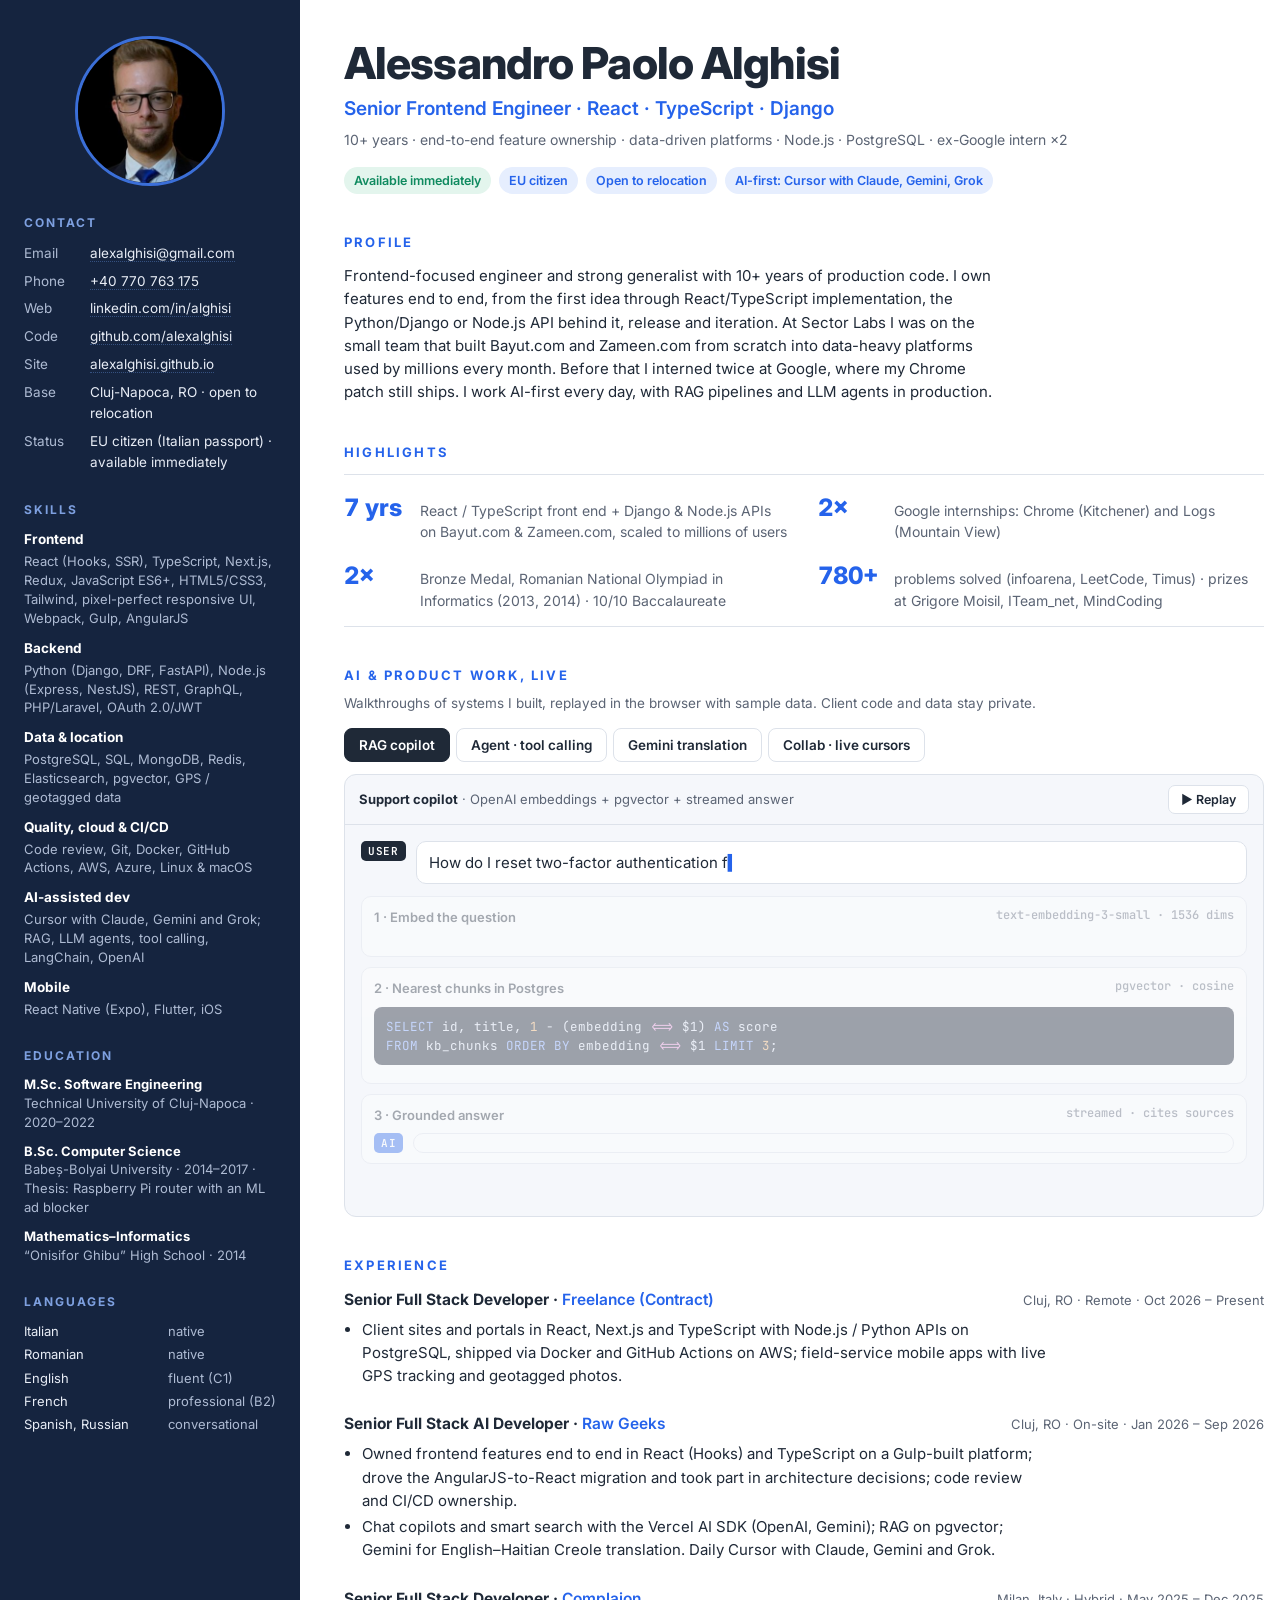
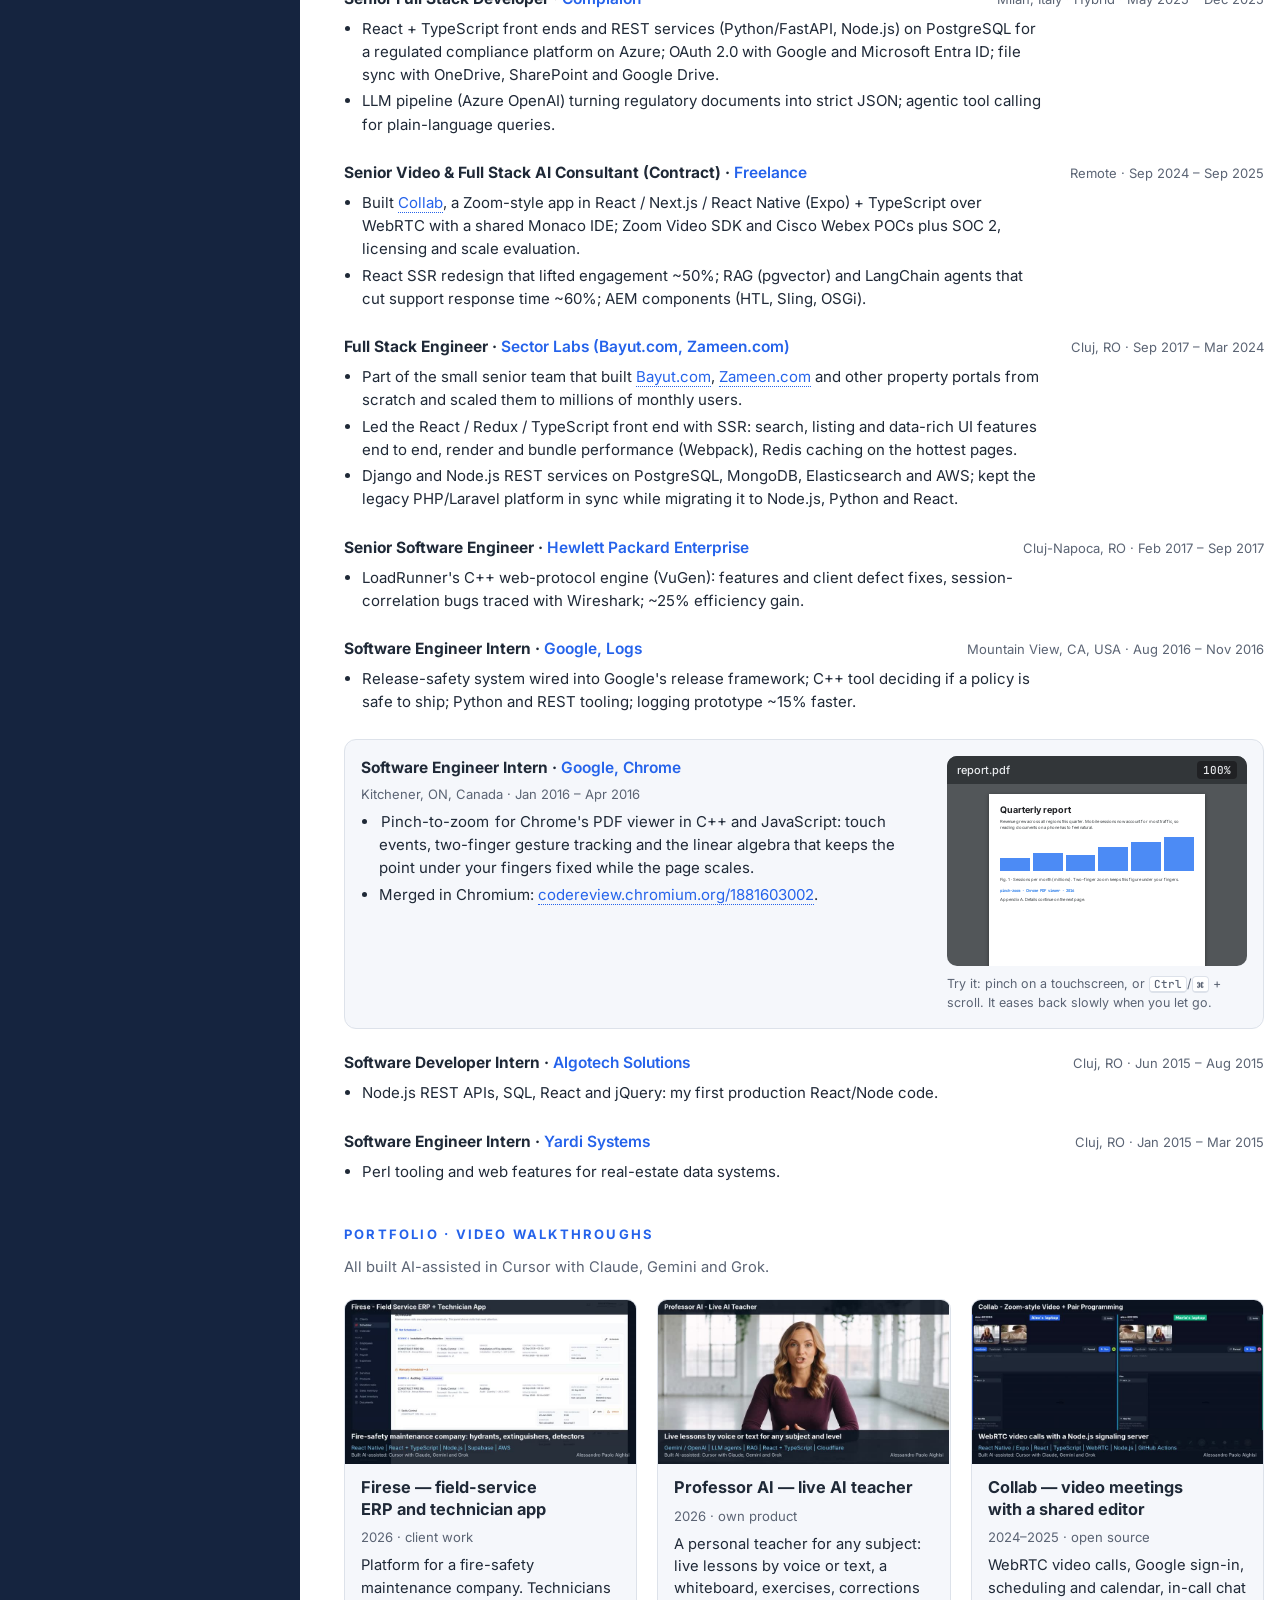
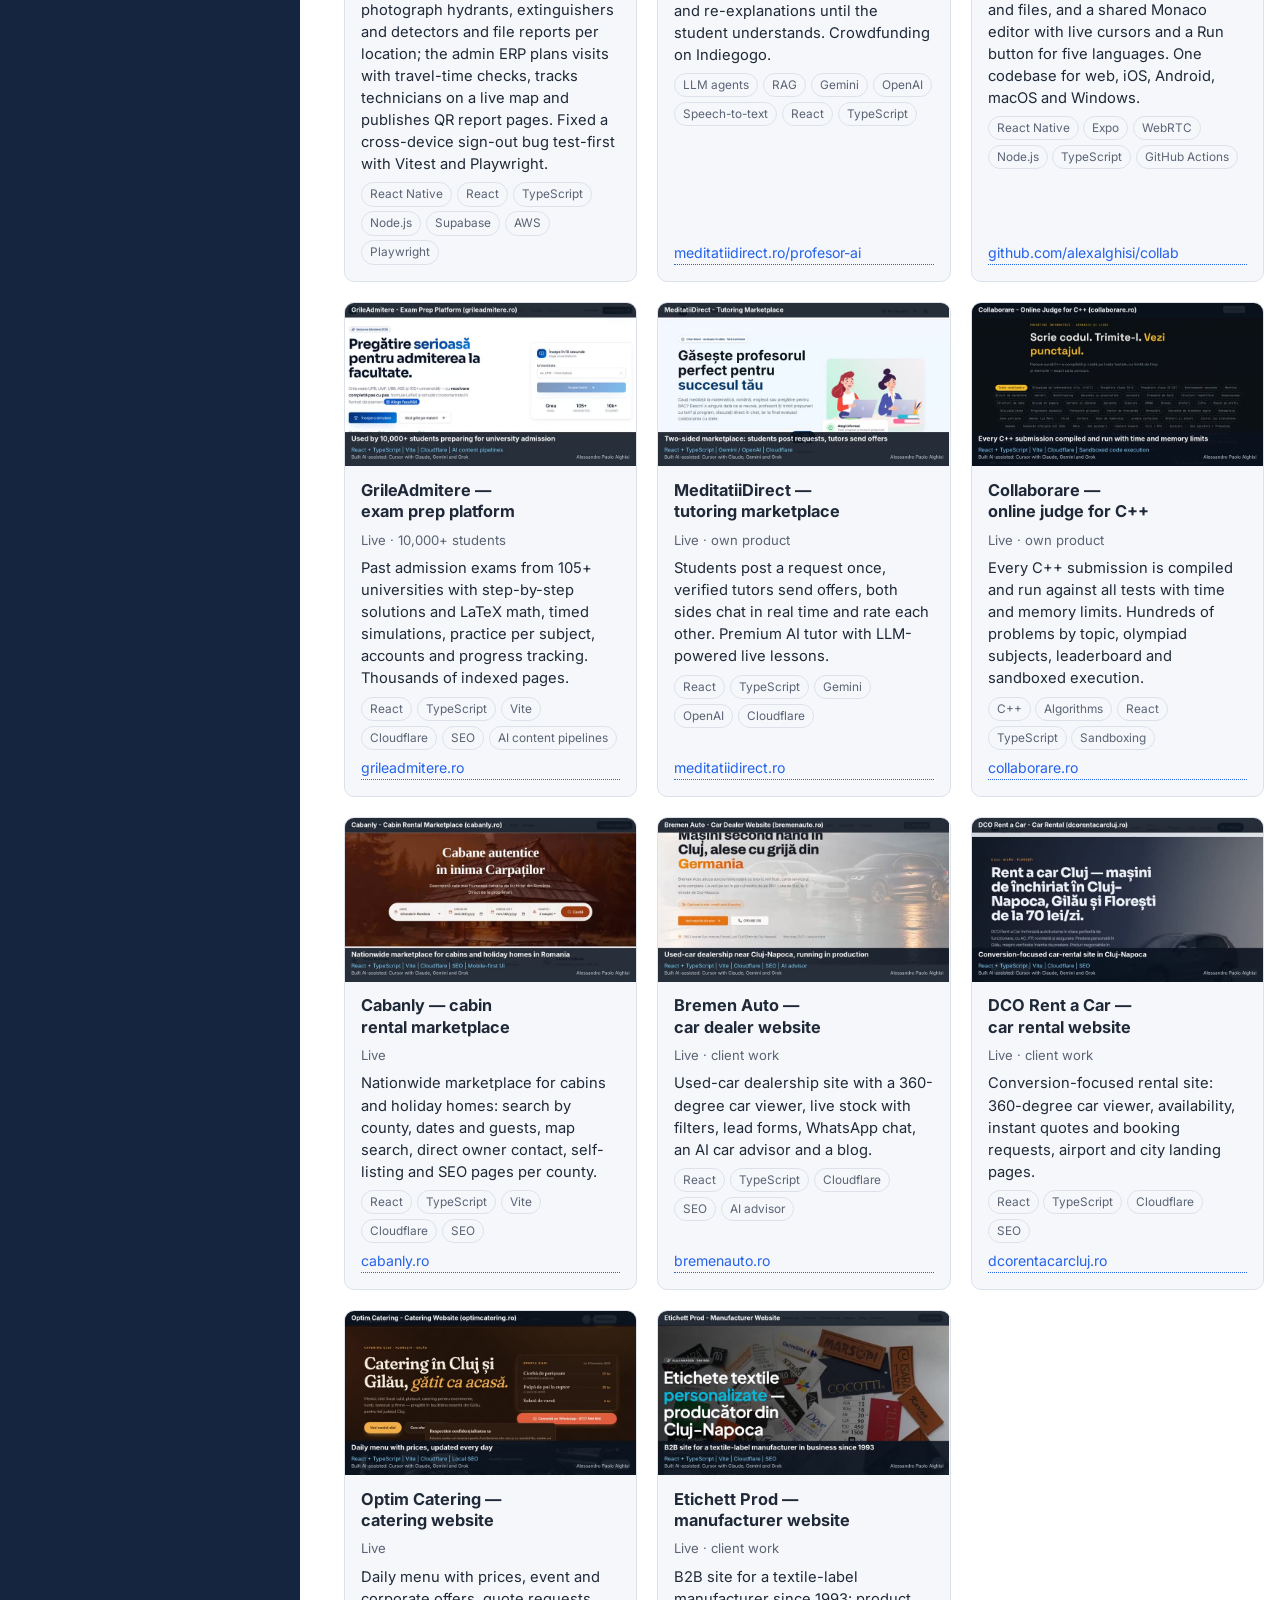
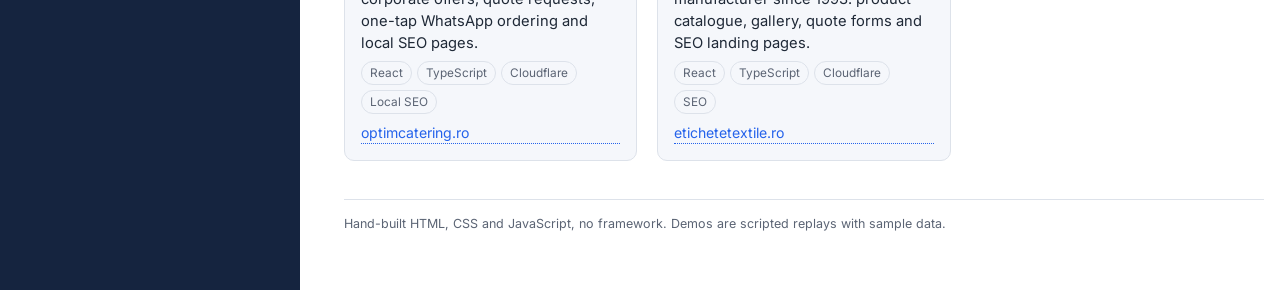
==== cv/index.html @ 2d18385a "Add video portfolio to the interactive CV" ====
<!doctype html>
<html lang="en">
<head>
<meta charset="utf-8">
<meta name="viewport" content="width=device-width, initial-scale=1, viewport-fit=cover">
<title>Alessandro Paolo Alghisi · Interactive CV</title>
<meta name="description" content="Interactive CV of Alessandro Paolo Alghisi, senior frontend engineer (React, TypeScript, Django, Node.js): live pinch-to-zoom demo and replays of RAG, agent and translation work.">
<meta name="author" content="Alessandro Paolo Alghisi">
<link rel="canonical" href="https://alexalghisi.github.io/cv/">
<link rel="icon" href="../favicon.svg" type="image/svg+xml">
<meta property="og:type" content="profile">
<meta property="og:title" content="Alessandro Paolo Alghisi · Interactive CV">
<meta property="og:description" content="Senior frontend engineer · React · TypeScript · Django. Live demos of pinch-to-zoom and AI work.">
<meta property="og:url" content="https://alexalghisi.github.io/cv/">
<meta property="og:image" content="https://alexalghisi.github.io/og.png">
<style>:root{padding-top:env(safe-area-inset-top,0px);padding-bottom:env(safe-area-inset-bottom,0px)}[hidden]{display:none!important}img{max-width:100%}</style>


<style id="pf-style">
.pf-grid{display:grid;grid-template-columns:repeat(auto-fill,minmax(270px,1fr));gap:1.25rem;margin-top:1.25rem}
.pf-card{display:flex;flex-direction:column;border:1px solid var(--line);border-radius:10px;overflow:hidden;background:var(--panel)}
.pf-card video{display:block;cursor:pointer;width:100%;aspect-ratio:16/9;object-fit:cover;background:#0b1220}
.pf-body{padding:.85rem 1rem 1rem;display:flex;flex-direction:column;gap:.45rem;flex:1}
.pf-body h3{margin:0;font-size:1.02rem;line-height:1.3}
.pf-meta{margin:0;font-size:.82rem;color:var(--muted)}
.pf-body p.pf-desc{margin:0;font-size:.92rem;line-height:1.5}
.pf-tags{display:flex;flex-wrap:wrap;gap:.3rem;margin:0;padding:0;list-style:none}
.pf-tags li{font-size:.74rem;padding:.12rem .5rem;border-radius:999px;border:1px solid var(--line);color:var(--muted)}
.pf-link{margin-top:auto;font-size:.88rem}
.pf-note{margin:.4rem 0 0;color:var(--muted);font-size:.92rem}
</style>
</head>
<body>
<link rel="preconnect" href="https://fonts.googleapis.com">
<link rel="preconnect" href="https://fonts.gstatic.com" crossorigin>
<link rel="stylesheet" href="https://fonts.googleapis.com/css2?family=Inter:wght@400;500;600;700;800&family=JetBrains+Mono:wght@400;500;600&display=swap">
<style>
/* Layout: the PDF CV's navy sidebar + white main column, extended into a live page; demos sit between Highlights and Experience. */
:root{
  --bg:#ffffff; --panel:#f5f7fb; --fg:#1f2937; --muted:#5b6474; --line:#dde2ea;
  --navy:#15243f; --side-fg:#e8edf6; --side-muted:#aebbd3; --side-h:#7ea0e0; --side-card:#1c2f52; --side-line:#34507f;
  --accent:#2563eb; --accent-soft:#e6eefe; --ok:#0f8a5f; --ok-soft:#e3f5ed;
  --code-bg:#0f1729; --code-fg:#dbe4f3; --k:#7aa2ff; --s:#7fd3a6; --n:#f2b36b; --c:#7d8aa3; --p:#e58fd6;
  --alex:#2563eb; --maria:#d9480f;
  --font:"Inter",ui-sans-serif,system-ui,-apple-system,"Segoe UI",Roboto,sans-serif;
  --mono:"JetBrains Mono",ui-monospace,SFMono-Regular,Menlo,Consolas,monospace;
}
@media (prefers-color-scheme: dark){ :root:not([data-theme="light"]){
  --bg:#0c1322; --panel:#121b2e; --fg:#e3e8f2; --muted:#9aa6bb; --line:#24314a;
  --navy:#0a1222; --side-fg:#e3e9f5; --side-muted:#93a3c0; --side-h:#88a8e8; --side-card:#14223d; --side-line:#2c4470;
  --accent:#6e9bff; --accent-soft:#1a2a4d; --ok:#48c78e; --ok-soft:#12302a;
  --code-bg:#070d1a; --alex:#6e9bff; --maria:#ff8a50; color-scheme:dark } }
:root[data-theme="dark"]{
  --bg:#0c1322; --panel:#121b2e; --fg:#e3e8f2; --muted:#9aa6bb; --line:#24314a;
  --navy:#0a1222; --side-fg:#e3e9f5; --side-muted:#93a3c0; --side-h:#88a8e8; --side-card:#14223d; --side-line:#2c4470;
  --accent:#6e9bff; --accent-soft:#1a2a4d; --ok:#48c78e; --ok-soft:#12302a;
  --code-bg:#070d1a; --alex:#6e9bff; --maria:#ff8a50; color-scheme:dark }

*{box-sizing:border-box}
body{background:var(--bg);color:var(--fg);font-family:var(--font);font-size:15px;line-height:1.55;margin:0}
a{color:var(--accent);text-decoration:none;border-bottom:1px dotted currentColor}
a:hover{border-bottom-style:solid}
:focus-visible{outline:2px solid var(--accent);outline-offset:2px;border-radius:3px}
h1,h2,h3{text-wrap:balance}
.wrap{display:grid;grid-template-columns:300px minmax(0,1fr);min-height:100%}

/* sidebar */
aside{background:var(--navy);color:var(--side-fg);padding-block:36px;padding-left:max(24px, env(safe-area-inset-left, 0px));padding-right:24px;display:flex;flex-direction:column;gap:28px}
aside a{color:var(--side-fg);border-bottom-color:var(--side-line)}
.photo{width:150px;height:150px;border-radius:50%;overflow:hidden;border:3px solid #3b6fd8;margin:0 auto}
.photo img{width:100%;height:100%;object-fit:cover;display:block}
aside h3{font-size:12px;letter-spacing:.17em;text-transform:uppercase;color:var(--side-h);margin:0 0 10px}
.kv{display:grid;grid-template-columns:58px minmax(0,1fr);gap:7px 8px;font-size:13.5px}
.kv dt{color:var(--side-muted)}
.kv dd{margin:0;overflow-wrap:anywhere}
.sk h4{margin:10px 0 2px;font-size:13.5px;color:#fff}
.sk p{margin:0;font-size:13px;color:var(--side-muted);line-height:1.45}
.ed div{font-size:13px;color:var(--side-muted);line-height:1.45}
.ed b{display:block;color:#fff}
.ed{display:flex;flex-direction:column;gap:10px}
.lang{display:grid;grid-template-columns:1fr auto;gap:3px 8px;font-size:13px}
.lang span:nth-child(even){color:var(--side-muted)}

/* main */
main{padding-block:40px 56px;padding-left:44px;padding-right:max(16px, env(safe-area-inset-right, 0px));display:flex;flex-direction:column;gap:38px;max-width:1040px}
.m-photo{display:none;width:84px;height:84px;border-radius:50%;object-fit:cover;border:3px solid #3b6fd8;margin-bottom:14px}
header h1{font-size:clamp(30px,4.2vw,44px);font-weight:800;color:var(--fg);letter-spacing:-.02em;line-height:1.08;margin:0}
.role{font-size:19px;font-weight:600;color:var(--accent);margin-top:6px}
.sub{color:var(--muted);font-size:14px;margin-top:6px}
.chips{display:flex;flex-wrap:wrap;gap:8px;margin-top:16px}
.chip{font-size:12.5px;padding:4px 10px;border-radius:999px;background:var(--accent-soft);color:var(--accent);font-weight:600}
.chip.ok{background:var(--ok-soft);color:var(--ok)}
section h2{font-size:13px;letter-spacing:.17em;text-transform:uppercase;color:var(--accent);margin:0 0 12px}
.profile{max-width:72ch;margin:0}
.hl{display:grid;grid-template-columns:repeat(2,minmax(0,1fr));gap:14px 28px;border-block:1px solid var(--line);padding-block:14px}
.hl div{display:flex;gap:12px;align-items:baseline;font-size:14px;color:var(--muted)}
.hl strong{font-size:24px;font-weight:800;color:var(--accent);min-width:64px;font-variant-numeric:tabular-nums}

/* demos */
.demos-note{color:var(--muted);font-size:13.5px;margin:-4px 0 14px}
.tabs{display:flex;flex-wrap:wrap;gap:6px;margin-bottom:12px}
.tab{font:600 13.5px var(--font);padding:8px 14px;border-radius:8px;border:1px solid var(--line);background:var(--bg);color:var(--fg);cursor:pointer}
.tab[aria-selected="true"]{background:var(--fg);color:var(--bg);border-color:var(--fg)}
.stage{border:1px solid var(--line);border-radius:12px;background:var(--panel);overflow:hidden}
.stage-bar{display:flex;justify-content:space-between;align-items:center;gap:10px;padding:10px 14px;border-bottom:1px solid var(--line);font-size:13px;color:var(--muted);flex-wrap:wrap}
.stage-bar b{color:var(--fg)}
.replay{font:600 12.5px var(--font);border:1px solid var(--line);background:var(--bg);color:var(--fg);padding:6px 12px;border-radius:7px;cursor:pointer}
.replay:hover{border-color:var(--accent);color:var(--accent)}
.panel{padding:16px;display:flex;flex-direction:column;gap:12px;min-height:380px}
.msg{display:flex;gap:10px;align-items:flex-start}
.who{flex:none;font:600 11px var(--mono);text-transform:uppercase;letter-spacing:.06em;padding:3px 7px;border-radius:5px;background:var(--fg);color:var(--bg)}
.who.ai{background:var(--accent)}
.bubble{background:var(--bg);border:1px solid var(--line);border-radius:10px;padding:9px 12px;min-width:0;flex:1}
.caret::after{content:"▍";color:var(--accent);animation:blink 1s steps(1) infinite}
@keyframes blink{50%{opacity:0}}
.steps{display:grid;grid-template-columns:minmax(0,1fr);gap:10px}
.step,.call,.msg,.bubble,.panel>*{min-width:0}
.step{background:var(--bg);border:1px solid var(--line);border-radius:10px;padding:10px 12px;opacity:.38;transition:opacity .35s}
.step.on{opacity:1}
.step-h{display:flex;justify-content:space-between;gap:8px;font-size:13px;font-weight:600;flex-wrap:wrap}
.step-h span{font:500 12px var(--mono);color:var(--muted)}
.mono{font-family:var(--mono);font-size:12.5px}
.vec{color:var(--muted);overflow-wrap:anywhere}
pre.code{margin:8px 0 0;background:var(--code-bg);color:var(--code-fg);padding:10px 12px;border-radius:8px;font:12.5px/1.55 var(--mono);overflow-x:auto}
.k{color:var(--k)}.s{color:var(--s)}.n{color:var(--n)}.c{color:var(--c)}.p{color:var(--p)}
.hits{list-style:none;margin:8px 0 0;padding:0;display:grid;gap:6px}
.hits li{display:grid;grid-template-columns:22px minmax(0,1fr) 120px 44px;gap:8px;align-items:center;font-size:13px}
.hits .idx{font:600 11px var(--mono);color:var(--accent)}
.bar{height:6px;border-radius:3px;background:var(--line);overflow:hidden}
.bar i{display:block;height:100%;width:0;background:var(--accent);transition:width .7s ease}
.score{font:500 12px var(--mono);text-align:right;font-variant-numeric:tabular-nums}
.cite{font:600 10.5px var(--mono);color:var(--accent);background:var(--accent-soft);padding:1px 5px;border-radius:4px;margin-left:2px}
.metrics{display:flex;flex-wrap:wrap;gap:8px}
.metric{font:500 12px var(--mono);color:var(--muted);border:1px solid var(--line);background:var(--bg);border-radius:6px;padding:3px 8px;opacity:0;transition:opacity .4s}
.metric.on{opacity:1}
.metric b{color:var(--fg)}

.trace{display:grid;grid-template-columns:minmax(0,1fr);gap:8px}
.call{background:var(--bg);border:1px solid var(--line);border-left:3px solid var(--accent);border-radius:8px;padding:8px 12px;font:12.5px/1.5 var(--mono);overflow-wrap:anywhere;animation:pop .3s ease}
.call .res{color:var(--ok)}
.call .t{color:var(--muted)}
@keyframes pop{from{transform:translateY(4px);opacity:0}to{transform:none;opacity:1}}
.valid{display:inline-flex;gap:6px;align-items:center;font:600 12px var(--mono);color:var(--ok);background:var(--ok-soft);padding:3px 9px;border-radius:6px}

.tr{display:grid;grid-template-columns:repeat(2,minmax(0,1fr));gap:12px}
.tr .col{background:var(--bg);border:1px solid var(--line);border-radius:10px;padding:10px 12px;min-width:0}
.tr .lab{font:600 11px var(--mono);text-transform:uppercase;letter-spacing:.06em;color:var(--muted);margin-bottom:8px;display:flex;justify-content:space-between;gap:6px}
.tr p{margin:0 0 10px;min-height:1.55em}

.editor{background:var(--code-bg);color:var(--code-fg);border-radius:10px;overflow:hidden;font:13px/1.7 var(--mono)}
.ed-bar{display:flex;justify-content:space-between;align-items:center;gap:8px;padding:7px 12px;background:rgba(255,255,255,.04);border-bottom:1px solid rgba(255,255,255,.08);font-size:12px;color:#9aa6bb;flex-wrap:wrap}
.people{display:flex;gap:6px}
.pp{font:600 11px var(--mono);padding:2px 7px;border-radius:5px;color:#fff}
.ed-body{padding:10px 0;overflow-x:auto;min-height:190px}
.line{display:flex;white-space:pre}
.line .no{width:38px;flex:none;text-align:right;padding-right:12px;color:#55617a;user-select:none}
.cur{position:relative;display:inline-block;width:2px;height:1.25em;vertical-align:-.25em;margin-left:1px}
.cur b{position:absolute;bottom:100%;left:-1px;font:600 10px var(--font);color:#fff;padding:1px 5px;border-radius:3px 3px 3px 0;white-space:nowrap}
.run{font:600 12px var(--font);background:#1f9d55;color:#fff;border:0;border-radius:6px;padding:4px 10px}
.run.go{box-shadow:0 0 0 3px rgba(31,157,85,.35)}
.out{border-top:1px solid rgba(255,255,255,.08);padding:8px 12px;color:#9aa6bb;font-size:12.5px;min-height:38px}
.out b{color:#7fd3a6}

/* experience */
.jobs{display:flex;flex-direction:column;gap:22px}
.job-h{display:flex;justify-content:space-between;gap:4px 14px;flex-wrap:wrap;align-items:baseline}
.job-h .r{font-weight:700;font-size:15.5px}
.job-h .r em{font-style:normal;color:var(--accent);font-weight:600}
.job-h .m{color:var(--muted);font-size:13px}
.job ul{margin:6px 0 0;padding-left:18px;max-width:78ch}
.job li{margin-bottom:3px}
.job.chrome{display:grid;grid-template-columns:minmax(0,1fr) 300px;gap:18px;align-items:start;background:var(--panel);border:1px solid var(--line);border-radius:12px;padding:16px}
.pinch-word{border-radius:4px;transition:background .5s,color .5s;padding:0 2px}
.pinch-word.hot{background:var(--accent);color:#fff}

.pdfview{position:relative;height:210px;border-radius:10px;overflow:hidden;background:#525659;touch-action:none;cursor:zoom-in;user-select:none;-webkit-user-select:none}
.pdf-top{position:absolute;inset:0 0 auto;height:28px;background:#323639;color:#e8eaed;display:flex;align-items:center;justify-content:space-between;padding:0 10px;font:500 11px var(--font);z-index:3}
.zoomv{font:500 11px var(--mono);background:#202124;padding:2px 6px;border-radius:4px;font-variant-numeric:tabular-nums}
.pdf-area{position:absolute;inset:28px 0 0;overflow:hidden}
.pdfpage{position:absolute;left:14%;top:10px;width:72%;height:250px;background:#fff;color:#202124;transform-origin:0 0;box-shadow:0 1px 4px rgba(0,0,0,.4);padding:10px 11px}
.pdfpage h5{margin:0 0 4px;font:700 9px var(--font)}
.pdfpage .tiny{font:4.2px/1.5 var(--font);color:#3c4043;margin:0 0 4px}
.pdfpage .bars{display:flex;align-items:flex-end;gap:3px;height:34px;margin:6px 0}
.pdfpage .bars i{flex:1;background:#4c8bf5;display:block}
.pdfpage .secret{font:600 4px var(--mono);color:#1a73e8}
.finger{position:absolute;width:30px;height:30px;margin:-15px 0 0 -15px;border-radius:50%;background:rgba(255,255,255,.35);border:2px solid rgba(255,255,255,.9);box-shadow:0 2px 8px rgba(0,0,0,.35);opacity:0;z-index:4;pointer-events:none}
.pinch-hint{font-size:12.5px;color:var(--muted);margin-top:8px}
.pinch-hint kbd{font:500 11px var(--mono);border:1px solid var(--line);border-bottom-width:2px;border-radius:4px;padding:0 4px;background:var(--bg)}

footer{color:var(--muted);font-size:12.5px;border-top:1px solid var(--line);padding-top:14px}

@media (max-width: 900px){
  .wrap{grid-template-columns:minmax(0,1fr)}
  aside{padding-right:max(16px, env(safe-area-inset-right, 0px));padding-left:max(16px, env(safe-area-inset-left, 0px))}
  main{padding-left:max(16px, env(safe-area-inset-left, 0px))}
  .job.chrome{grid-template-columns:minmax(0,1fr)}
  aside{order:2}
  .m-photo{display:block}
}
@media (max-width: 560px){
  .hl,.tr{grid-template-columns:minmax(0,1fr)}
  .hits li{grid-template-columns:22px minmax(0,1fr) 60px 40px}
  .panel{padding:12px;min-height:0}
}
@media (prefers-reduced-motion: reduce){ *{animation:none!important;transition:none!important} }
</style>

<div class="wrap">
<aside>
  <div class="photo"><img alt="Alessandro Paolo Alghisi" src="[data-uri]"></div>
  <div>
    <h3>Contact</h3>
    <dl class="kv" style="margin:0">
      <dt>Email</dt><dd><a href="mailto:alexalghisi@gmail.com">alexalghisi@gmail.com</a></dd>
      <dt>Phone</dt><dd><a href="tel:+40770763175">+40 770 763 175</a></dd>
      <dt>Web</dt><dd><a href="https://www.linkedin.com/in/alghisi">linkedin.com/in/alghisi</a></dd>
      <dt>Code</dt><dd><a href="https://www.github.com/alexalghisi">github.com/alexalghisi</a></dd>
      <dt>Site</dt><dd><a href="https://alexalghisi.github.io/">alexalghisi.github.io</a></dd>
      <dt>Base</dt><dd>Cluj-Napoca, RO · open to relocation</dd>
      <dt>Status</dt><dd>EU citizen (Italian passport) · available immediately</dd>
    </dl>
  </div>
  <div class="sk">
    <h3>Skills</h3>
    <h4>Frontend</h4><p>React (Hooks, SSR), TypeScript, Next.js, Redux, JavaScript ES6+, HTML5/CSS3, Tailwind, pixel-perfect responsive UI, Webpack, Gulp, AngularJS</p>
    <h4>Backend</h4><p>Python (Django, DRF, FastAPI), Node.js (Express, NestJS), REST, GraphQL, PHP/Laravel, OAuth 2.0/JWT</p>
    <h4>Data &amp; location</h4><p>PostgreSQL, SQL, MongoDB, Redis, Elasticsearch, pgvector, GPS / geotagged data</p>
    <h4>Quality, cloud &amp; CI/CD</h4><p>Code review, Git, Docker, GitHub Actions, AWS, Azure, Linux &amp; macOS</p>
    <h4>AI-assisted dev</h4><p>Cursor with Claude, Gemini and Grok; RAG, LLM agents, tool calling, LangChain, OpenAI</p>
    <h4>Mobile</h4><p>React Native (Expo), Flutter, iOS</p>
  </div>
  <div class="ed">
    <h3 style="margin:0">Education</h3>
    <div><b>M.Sc. Software Engineering</b>Technical University of Cluj-Napoca · 2020–2022</div>
    <div><b>B.Sc. Computer Science</b>Babeș-Bolyai University · 2014–2017 · Thesis: Raspberry Pi router with an ML ad blocker</div>
    <div><b>Mathematics–Informatics</b>“Onisifor Ghibu” High School · 2014</div>
  </div>
  <div>
    <h3>Languages</h3>
    <div class="lang"><span>Italian</span><span>native</span><span>Romanian</span><span>native</span><span>English</span><span>fluent (C1)</span><span>French</span><span>professional (B2)</span><span>Spanish, Russian</span><span>conversational</span></div>
  </div>
</aside>

<main>
  <header>
    <img class="m-photo" alt="" src="[data-uri]">
    <h1>Alessandro Paolo Alghisi</h1>
    <div class="role">Senior Frontend Engineer · React · TypeScript · Django</div>
    <div class="sub">10+ years · end-to-end feature ownership · data-driven platforms · Node.js · PostgreSQL · ex-Google intern ×2</div>
    <div class="chips"><span class="chip ok">Available immediately</span><span class="chip">EU citizen</span><span class="chip">Open to relocation</span><span class="chip">AI-first: Cursor with Claude, Gemini, Grok</span></div>
  </header>

  <section>
    <h2>Profile</h2>
    <p class="profile">Frontend-focused engineer and strong generalist with 10+ years of production code. I own features end to end, from the first idea through React/TypeScript implementation, the Python/Django or Node.js API behind it, release and iteration. At Sector Labs I was on the small team that built Bayut.com and Zameen.com from scratch into data-heavy platforms used by millions every month. Before that I interned twice at Google, where my Chrome patch still ships. I work AI-first every day, with RAG pipelines and LLM agents in production.</p>
  </section>

  <section>
    <h2>Highlights</h2>
    <div class="hl">
      <div><strong>7 yrs</strong><span>React / TypeScript front end + Django &amp; Node.js APIs on Bayut.com &amp; Zameen.com, scaled to millions of users</span></div>
      <div><strong>2×</strong><span>Google internships: Chrome (Kitchener) and Logs (Mountain View)</span></div>
      <div><strong>2×</strong><span>Bronze Medal, Romanian National Olympiad in Informatics (2013, 2014) · 10/10 Baccalaureate</span></div>
      <div><strong>780+</strong><span>problems solved (infoarena, LeetCode, Timus) · prizes at Grigore Moisil, ITeam_net, MindCoding</span></div>
    </div>
  </section>

  <section id="demos">
    <h2>AI &amp; product work, live</h2>
    <p class="demos-note">Walkthroughs of systems I built, replayed in the browser with sample data. Client code and data stay private.</p>
    <div class="tabs" role="tablist" aria-label="Demos">
      <button class="tab" role="tab" id="tab-rag" aria-selected="true" aria-controls="stage" data-demo="rag">RAG copilot</button>
      <button class="tab" role="tab" id="tab-agent" aria-selected="false" aria-controls="stage" data-demo="agent">Agent · tool calling</button>
      <button class="tab" role="tab" id="tab-translate" aria-selected="false" aria-controls="stage" data-demo="translate">Gemini translation</button>
      <button class="tab" role="tab" id="tab-collab" aria-selected="false" aria-controls="stage" data-demo="collab">Collab · live cursors</button>
    </div>
    <div class="stage" id="stage" role="tabpanel">
      <div class="stage-bar"><span id="stage-title"></span><button class="replay" id="replay" type="button">▶ Replay</button></div>
      <div class="panel" id="panel"></div>
    </div>
  </section>

  <section>
    <h2>Experience</h2>
    <div class="jobs">
      <div class="job">
        <div class="job-h"><span class="r">Senior Full Stack Developer · <em>Freelance (Contract)</em></span><span class="m">Cluj, RO · Remote · Oct 2026 – Present</span></div>
        <ul><li>Client sites and portals in React, Next.js and TypeScript with Node.js / Python APIs on PostgreSQL, shipped via Docker and GitHub Actions on AWS; field-service mobile apps with live GPS tracking and geotagged photos.</li></ul>
      </div>
      <div class="job">
        <div class="job-h"><span class="r">Senior Full Stack AI Developer · <em>Raw Geeks</em></span><span class="m">Cluj, RO · On-site · Jan 2026 – Sep 2026</span></div>
        <ul>
          <li>Owned frontend features end to end in React (Hooks) and TypeScript on a Gulp-built platform; drove the AngularJS-to-React migration and took part in architecture decisions; code review and CI/CD ownership.</li>
          <li>Chat copilots and smart search with the Vercel AI SDK (OpenAI, Gemini); RAG on pgvector; Gemini for English–Haitian Creole translation. Daily Cursor with Claude, Gemini and Grok.</li>
        </ul>
      </div>
      <div class="job">
        <div class="job-h"><span class="r">Senior Full Stack Developer · <em>Complaion</em></span><span class="m">Milan, Italy · Hybrid · May 2025 – Dec 2025</span></div>
        <ul>
          <li>React + TypeScript front ends and REST services (Python/FastAPI, Node.js) on PostgreSQL for a regulated compliance platform on Azure; OAuth 2.0 with Google and Microsoft Entra ID; file sync with OneDrive, SharePoint and Google Drive.</li>
          <li>LLM pipeline (Azure OpenAI) turning regulatory documents into strict JSON; agentic tool calling for plain-language queries.</li>
        </ul>
      </div>
      <div class="job">
        <div class="job-h"><span class="r">Senior Video &amp; Full Stack AI Consultant (Contract) · <em>Freelance</em></span><span class="m">Remote · Sep 2024 – Sep 2025</span></div>
        <ul>
          <li>Built <a href="https://www.github.com/alexalghisi/collab">Collab</a>, a Zoom-style app in React / Next.js / React Native (Expo) + TypeScript over WebRTC with a shared Monaco IDE; Zoom Video SDK and Cisco Webex POCs plus SOC 2, licensing and scale evaluation.</li>
          <li>React SSR redesign that lifted engagement ~50%; RAG (pgvector) and LangChain agents that cut support response time ~60%; AEM components (HTL, Sling, OSGi).</li>
        </ul>
      </div>
      <div class="job">
        <div class="job-h"><span class="r">Full Stack Engineer · <em>Sector Labs (Bayut.com, Zameen.com)</em></span><span class="m">Cluj, RO · Sep 2017 – Mar 2024</span></div>
        <ul>
          <li>Part of the small senior team that built <a href="https://www.bayut.com">Bayut.com</a>, <a href="https://www.zameen.com">Zameen.com</a> and other property portals from scratch and scaled them to millions of monthly users.</li>
          <li>Led the React / Redux / TypeScript front end with SSR: search, listing and data-rich UI features end to end, render and bundle performance (Webpack), Redis caching on the hottest pages.</li>
          <li>Django and Node.js REST services on PostgreSQL, MongoDB, Elasticsearch and AWS; kept the legacy PHP/Laravel platform in sync while migrating it to Node.js, Python and React.</li>
        </ul>
      </div>
      <div class="job">
        <div class="job-h"><span class="r">Senior Software Engineer · <em>Hewlett Packard Enterprise</em></span><span class="m">Cluj-Napoca, RO · Feb 2017 – Sep 2017</span></div>
        <ul><li>LoadRunner's C++ web-protocol engine (VuGen): features and client defect fixes, session-correlation bugs traced with Wireshark; ~25% efficiency gain.</li></ul>
      </div>
      <div class="job">
        <div class="job-h"><span class="r">Software Engineer Intern · <em>Google, Logs</em></span><span class="m">Mountain View, CA, USA · Aug 2016 – Nov 2016</span></div>
        <ul><li>Release-safety system wired into Google's release framework; C++ tool deciding if a policy is safe to ship; Python and REST tooling; logging prototype ~15% faster.</li></ul>
      </div>
      <div class="job chrome" id="chrome">
        <div>
          <div class="job-h"><span class="r">Software Engineer Intern · <em>Google, Chrome</em></span><span class="m">Kitchener, ON, Canada · Jan 2016 – Apr 2016</span></div>
          <ul>
            <li><span class="pinch-word" id="pinch-word">Pinch-to-zoom</span> for Chrome's PDF viewer in C++ and JavaScript: touch events, two-finger gesture tracking and the linear algebra that keeps the point under your fingers fixed while the page scales.</li>
            <li>Merged in Chromium: <a href="https://codereview.chromium.org/1881603002">codereview.chromium.org/1881603002</a>.</li>
          </ul>
        </div>
        <div>
          <div class="pdfview" id="pdfview" aria-label="Pinch-to-zoom demo: pinch or Ctrl/Cmd + scroll to zoom">
            <div class="pdf-top"><span>report.pdf</span><span class="zoomv" id="zoomv">100%</span></div>
            <div class="pdf-area" id="pdfarea">
              <div class="pdfpage" id="pdfpage">
                <h5>Quarterly report</h5>
                <p class="tiny">Revenue grew across all regions this quarter. Mobile sessions now account for most traffic, so reading documents on a phone has to feel natural.</p>
                <div class="bars"><i style="height:40%"></i><i style="height:55%"></i><i style="height:48%"></i><i style="height:70%"></i><i style="height:86%"></i><i style="height:100%"></i></div>
                <p class="tiny">Fig. 1 · Sessions per month (millions). Two-finger zoom keeps this figure under your fingers.</p>
                <p class="secret">pinch-zoom · Chrome PDF viewer · 2016</p>
                <p class="tiny">Appendix A. Details continue on the next page.</p>
              </div>
              <div class="finger" id="f1"></div><div class="finger" id="f2"></div>
            </div>
          </div>
          <div class="pinch-hint">Try it: pinch on a touchscreen, or <kbd>Ctrl</kbd>/<kbd>⌘</kbd> + scroll. It eases back slowly when you let go.</div>
        </div>
      </div>
      <div class="job">
        <div class="job-h"><span class="r">Software Developer Intern · <em>Algotech Solutions</em></span><span class="m">Cluj, RO · Jun 2015 – Aug 2015</span></div>
        <ul><li>Node.js REST APIs, SQL, React and jQuery: my first production React/Node code.</li></ul>
      </div>
      <div class="job">
        <div class="job-h"><span class="r">Software Engineer Intern · <em>Yardi Systems</em></span><span class="m">Cluj, RO · Jan 2015 – Mar 2015</span></div>
        <ul><li>Perl tooling and web features for real-estate data systems.</li></ul>
      </div>
    </div>
  </section>

  <section id="portfolio">
    <h2>Portfolio · video walkthroughs</h2>
    <p class="pf-note">All built AI-assisted in Cursor with Claude, Gemini and Grok.</p>
    <div class="pf-grid">
          <article class="pf-card">
            <video muted loop playsinline preload="none" poster="../projects/firese.jpg" data-src="../projects/firese.mp4" aria-label="Firese — field-service ERP and technician app, video walkthrough"></video>
            <div class="pf-body">
              <h3>Firese — field-service ERP and technician app</h3>
              <p class="pf-meta">2026 · client work</p>
              <p class="pf-desc">Platform for a fire-safety maintenance company. Technicians photograph hydrants, extinguishers and detectors and file reports per location; the admin ERP plans visits with travel-time checks, tracks technicians on a live map and publishes QR report pages. Fixed a cross-device sign-out bug test-first with Vitest and Playwright.</p>
              <ul class="pf-tags"><li>React Native</li><li>React</li><li>TypeScript</li><li>Node.js</li><li>Supabase</li><li>AWS</li><li>Playwright</li></ul>
              
            </div>
          </article>
          <article class="pf-card">
            <video muted loop playsinline preload="none" poster="../projects/profesor.jpg" data-src="../projects/profesor.mp4" aria-label="Professor AI — live AI teacher, video walkthrough"></video>
            <div class="pf-body">
              <h3>Professor AI — live AI teacher</h3>
              <p class="pf-meta">2026 · own product</p>
              <p class="pf-desc">A personal teacher for any subject: live lessons by voice or text, a whiteboard, exercises, corrections and re-explanations until the student understands. Crowdfunding on Indiegogo.</p>
              <ul class="pf-tags"><li>LLM agents</li><li>RAG</li><li>Gemini</li><li>OpenAI</li><li>Speech-to-text</li><li>React</li><li>TypeScript</li></ul>
              <a class="pf-link" href="https://meditatiidirect.ro/profesor-ai">meditatiidirect.ro/profesor-ai</a>
            </div>
          </article>
          <article class="pf-card">
            <video muted loop playsinline preload="none" poster="../projects/collab.jpg" data-src="../projects/collab.mp4" aria-label="Collab — video meetings with a shared editor, video walkthrough"></video>
            <div class="pf-body">
              <h3>Collab — video meetings with a shared editor</h3>
              <p class="pf-meta">2024–2025 · open source</p>
              <p class="pf-desc">WebRTC video calls, Google sign-in, scheduling and calendar, in-call chat and files, and a shared Monaco editor with live cursors and a Run button for five languages. One codebase for web, iOS, Android, macOS and Windows.</p>
              <ul class="pf-tags"><li>React Native</li><li>Expo</li><li>WebRTC</li><li>Node.js</li><li>TypeScript</li><li>GitHub Actions</li></ul>
              <a class="pf-link" href="https://github.com/alexalghisi/collab">github.com/alexalghisi/collab</a>
            </div>
          </article>
          <article class="pf-card">
            <video muted loop playsinline preload="none" poster="../projects/grile.jpg" data-src="../projects/grile.mp4" aria-label="GrileAdmitere — exam prep platform, video walkthrough"></video>
            <div class="pf-body">
              <h3>GrileAdmitere — exam prep platform</h3>
              <p class="pf-meta">Live · 10,000+ students</p>
              <p class="pf-desc">Past admission exams from 105+ universities with step-by-step solutions and LaTeX math, timed simulations, practice per subject, accounts and progress tracking. Thousands of indexed pages.</p>
              <ul class="pf-tags"><li>React</li><li>TypeScript</li><li>Vite</li><li>Cloudflare</li><li>SEO</li><li>AI content pipelines</li></ul>
              <a class="pf-link" href="https://grileadmitere.ro">grileadmitere.ro</a>
            </div>
          </article>
          <article class="pf-card">
            <video muted loop playsinline preload="none" poster="../projects/meditatii.jpg" data-src="../projects/meditatii.mp4" aria-label="MeditatiiDirect — tutoring marketplace, video walkthrough"></video>
            <div class="pf-body">
              <h3>MeditatiiDirect — tutoring marketplace</h3>
              <p class="pf-meta">Live · own product</p>
              <p class="pf-desc">Students post a request once, verified tutors send offers, both sides chat in real time and rate each other. Premium AI tutor with LLM-powered live lessons.</p>
              <ul class="pf-tags"><li>React</li><li>TypeScript</li><li>Gemini</li><li>OpenAI</li><li>Cloudflare</li></ul>
              <a class="pf-link" href="https://meditatiidirect.ro">meditatiidirect.ro</a>
            </div>
          </article>
          <article class="pf-card">
            <video muted loop playsinline preload="none" poster="../projects/collaborare.jpg" data-src="../projects/collaborare.mp4" aria-label="Collaborare — online judge for C++, video walkthrough"></video>
            <div class="pf-body">
              <h3>Collaborare — online judge for C++</h3>
              <p class="pf-meta">Live · own product</p>
              <p class="pf-desc">Every C++ submission is compiled and run against all tests with time and memory limits. Hundreds of problems by topic, olympiad subjects, leaderboard and sandboxed execution.</p>
              <ul class="pf-tags"><li>C++</li><li>Algorithms</li><li>React</li><li>TypeScript</li><li>Sandboxing</li></ul>
              <a class="pf-link" href="https://collaborare.ro">collaborare.ro</a>
            </div>
          </article>
          <article class="pf-card">
            <video muted loop playsinline preload="none" poster="../projects/cabanly.jpg" data-src="../projects/cabanly.mp4" aria-label="Cabanly — cabin rental marketplace, video walkthrough"></video>
            <div class="pf-body">
              <h3>Cabanly — cabin rental marketplace</h3>
              <p class="pf-meta">Live</p>
              <p class="pf-desc">Nationwide marketplace for cabins and holiday homes: search by county, dates and guests, map search, direct owner contact, self-listing and SEO pages per county.</p>
              <ul class="pf-tags"><li>React</li><li>TypeScript</li><li>Vite</li><li>Cloudflare</li><li>SEO</li></ul>
              <a class="pf-link" href="https://cabanly.ro">cabanly.ro</a>
            </div>
          </article>
          <article class="pf-card">
            <video muted loop playsinline preload="none" poster="../projects/bremen.jpg" data-src="../projects/bremen.mp4" aria-label="Bremen Auto — car dealer website, video walkthrough"></video>
            <div class="pf-body">
              <h3>Bremen Auto — car dealer website</h3>
              <p class="pf-meta">Live · client work</p>
              <p class="pf-desc">Used-car dealership site with a 360-degree car viewer, live stock with filters, lead forms, WhatsApp chat, an AI car advisor and a blog.</p>
              <ul class="pf-tags"><li>React</li><li>TypeScript</li><li>Cloudflare</li><li>SEO</li><li>AI advisor</li></ul>
              <a class="pf-link" href="https://bremenauto.ro">bremenauto.ro</a>
            </div>
          </article>
          <article class="pf-card">
            <video muted loop playsinline preload="none" poster="../projects/dco.jpg" data-src="../projects/dco.mp4" aria-label="DCO Rent a Car — car rental website, video walkthrough"></video>
            <div class="pf-body">
              <h3>DCO Rent a Car — car rental website</h3>
              <p class="pf-meta">Live · client work</p>
              <p class="pf-desc">Conversion-focused rental site: 360-degree car viewer, availability, instant quotes and booking requests, airport and city landing pages.</p>
              <ul class="pf-tags"><li>React</li><li>TypeScript</li><li>Cloudflare</li><li>SEO</li></ul>
              <a class="pf-link" href="https://dcorentacarcluj.ro">dcorentacarcluj.ro</a>
            </div>
          </article>
          <article class="pf-card">
            <video muted loop playsinline preload="none" poster="../projects/optim.jpg" data-src="../projects/optim.mp4" aria-label="Optim Catering — catering website, video walkthrough"></video>
            <div class="pf-body">
              <h3>Optim Catering — catering website</h3>
              <p class="pf-meta">Live</p>
              <p class="pf-desc">Daily menu with prices, event and corporate offers, quote requests, one-tap WhatsApp ordering and local SEO pages.</p>
              <ul class="pf-tags"><li>React</li><li>TypeScript</li><li>Cloudflare</li><li>Local SEO</li></ul>
              <a class="pf-link" href="https://optimcatering.ro">optimcatering.ro</a>
            </div>
          </article>
          <article class="pf-card">
            <video muted loop playsinline preload="none" poster="../projects/etichete.jpg" data-src="../projects/etichete.mp4" aria-label="Etichett Prod — manufacturer website, video walkthrough"></video>
            <div class="pf-body">
              <h3>Etichett Prod — manufacturer website</h3>
              <p class="pf-meta">Live · client work</p>
              <p class="pf-desc">B2B site for a textile-label manufacturer since 1993: product catalogue, gallery, quote forms and SEO landing pages.</p>
              <ul class="pf-tags"><li>React</li><li>TypeScript</li><li>Cloudflare</li><li>SEO</li></ul>
              <a class="pf-link" href="https://etichetetextile.ro">etichetetextile.ro</a>
            </div>
          </article>
    </div>
  </section>

  <footer>Hand-built HTML, CSS and JavaScript, no framework. Demos are scripted replays with sample data.</footer>
</main>
</div>

<script>
(() => {
  const RM = matchMedia('(prefers-reduced-motion: reduce)').matches;
  const $ = (s, r = document) => r.querySelector(s);
  const esc = s => s.replace(/[&<>"]/g, c => ({'&':'&amp;','<':'&lt;','>':'&gt;','"':'&quot;'}[c]));
  const CANCEL = Symbol('cancel');

  /* ---------- demo runner ---------- */
  let run = { cancelled: true };
  const sleep = (ms, t) => new Promise((res, rej) => {
    if (t.cancelled) return rej(CANCEL);
    if (t.instant) return res();
    setTimeout(() => t.cancelled ? rej(CANCEL) : res(), ms);
  });
  async function type(el, text, t, cps = 38) {
    if (t.instant) { el.textContent = text; return; }
    el.classList.add('caret');
    for (let i = 1; i <= text.length; i++) { el.textContent = text.slice(0, i); await sleep(1000 / cps, t); }
    el.classList.remove('caret');
  }
  async function stream(el, words, t, ms = 55) {
    if (t.instant) { el.innerHTML = words.join(''); return; }
    el.classList.add('caret'); el.innerHTML = '';
    for (const w of words) { el.insertAdjacentHTML('beforeend', w); await sleep(ms, t); }
    el.classList.remove('caret');
  }
  const words = s => s.split(/(?<= )/);

  const demos = {
    rag: {
      title: '<b>Support copilot</b> · OpenAI embeddings + pgvector + streamed answer',
      html: `
        <div class="msg"><span class="who">User</span><div class="bubble" id="q"></div></div>
        <div class="steps">
          <div class="step" id="s1"><div class="step-h">1 · Embed the question <span>text-embedding-3-small · 1536 dims</span></div><div class="mono vec" id="vec">&nbsp;</div></div>
          <div class="step" id="s2"><div class="step-h">2 · Nearest chunks in Postgres <span>pgvector · cosine</span></div>
<pre class="code"><span class="k">SELECT</span> id, title, <span class="n">1</span> - (embedding <span class="p">&lt;=&gt;</span> $1) <span class="k">AS</span> score
<span class="k">FROM</span> kb_chunks <span class="k">ORDER BY</span> embedding <span class="p">&lt;=&gt;</span> $1 <span class="k">LIMIT</span> <span class="n">3</span>;</pre>
            <ul class="hits" id="hits"></ul></div>
          <div class="step" id="s3"><div class="step-h">3 · Grounded answer <span>streamed · cites sources</span></div>
            <div class="msg" style="margin-top:8px"><span class="who ai">AI</span><div class="bubble" id="ans"></div></div></div>
        </div>
        <div class="metrics"><span class="metric" id="m1">retrieval <b>38 ms</b></span><span class="metric" id="m2">first token <b>0.41 s</b></span><span class="metric" id="m3">sources <b>3</b></span></div>`,
      async play(t) {
        await type($('#q'), 'How do I reset two-factor authentication for someone on my team?', t, 45);
        await sleep(250, t); $('#s1').classList.add('on');
        const v = [0.0213,-0.1137,0.0482,0.0071,-0.0569,0.0915,-0.0334,0.0128];
        const vec = $('#vec'); vec.textContent = '[';
        for (const x of v) { vec.textContent += (vec.textContent.length > 1 ? ', ' : '') + x.toFixed(4); await sleep(70, t); }
        vec.textContent += ', … 1528 more]';
        await sleep(300, t); $('#s2').classList.add('on');
        const hits = [['Admin guide › Security › Reset 2FA for a member', .91], ['FAQ › Lost authenticator device', .86], ['Roles › Who can manage security settings', .78]];
        const ul = $('#hits'); ul.innerHTML = '';
        for (const [i, [title, s]] of hits.entries()) {
          ul.insertAdjacentHTML('beforeend', `<li><span class="idx">[${i+1}]</span><span>${esc(title)}</span><span class="bar"><i></i></span><span class="score">${s.toFixed(2)}</span></li>`);
          const bar = ul.lastElementChild.querySelector('i');
          if (t.instant) bar.style.transition = 'none';
          requestAnimationFrame(() => bar.style.width = (s * 100) + '%');
          await sleep(260, t);
        }
        await sleep(300, t); $('#s3').classList.add('on'); $('#m1').classList.add('on');
        await sleep(350, t); $('#m2').classList.add('on');
        await stream($('#ans'), [
          ...words('Only workspace admins can do this '), '<span class="cite">3</span> ',
          ...words('Open Settings → Members, choose the person and select Reset two-factor. '), '<span class="cite">1</span> ',
          ...words('They will set up a new authenticator at their next sign-in, so tell them before you reset it. '), '<span class="cite">2</span>'
        ], t, 45);
        $('#m3').classList.add('on');
      }
    },

    agent: {
      title: '<b>Compliance agent</b> · Azure OpenAI tool calling → strict JSON schema',
      html: `
        <div class="msg"><span class="who">User</span><div class="bubble" id="q"></div></div>
        <div class="trace" id="trace"></div>
        <div id="final"></div>`,
      async play(t) {
        await type($('#q'), 'Which suppliers have an ISO 27001 certificate expiring in the next 90 days?', t, 45);
        const tr = $('#trace'); tr.innerHTML = '';
        const calls = [
          ['search_documents', '{ "query": "ISO 27001 certificate", "owner": "supplier" }', '14 documents'],
          ['extract_fields', '{ "schema": "Certificate", "fields": ["supplier","standard","expires_on"] }', '14 records · schema valid'],
          ['filter_records', '{ "standard": "ISO/IEC 27001", "expires_before": "2027-01-18" }', '3 matches']
        ];
        for (const [name, args, res] of calls) {
          await sleep(500, t);
          tr.insertAdjacentHTML('beforeend', `<div class="call"><span class="t">tool_call</span> <b>${name}</b>(${esc(args)})<br><span class="res">→ ${res}</span></div>`);
        }
        await sleep(500, t);
        const json = `{
  <span class="s">"answer"</span>: <span class="s">"3 suppliers need a renewed certificate"</span>,
  <span class="s">"items"</span>: [
    { <span class="s">"supplier"</span>: <span class="s">"Nordwind Logistics"</span>, <span class="s">"expires_on"</span>: <span class="s">"2026-11-30"</span>, <span class="s">"days_left"</span>: <span class="n">41</span> },
    { <span class="s">"supplier"</span>: <span class="s">"Brixel Software"</span>,    <span class="s">"expires_on"</span>: <span class="s">"2026-12-15"</span>, <span class="s">"days_left"</span>: <span class="n">56</span> },
    { <span class="s">"supplier"</span>: <span class="s">"Altamira Foods"</span>,     <span class="s">"expires_on"</span>: <span class="s">"2027-01-09"</span>, <span class="s">"days_left"</span>: <span class="n">81</span> }
  ],
  <span class="s">"sources"</span>: [<span class="s">"doc_0412"</span>, <span class="s">"doc_0587"</span>, <span class="s">"doc_0903"</span>]
}`;
        $('#final').innerHTML = `<pre class="code" id="json"></pre><div style="margin-top:8px"><span class="valid" id="valid" hidden>✓ matches response schema · no free text</span></div>`;
        const lines = json.split('\n'); const pre = $('#json');
        for (const l of lines) { pre.insertAdjacentHTML('beforeend', l + '\n'); await sleep(90, t); }
        await sleep(200, t); $('#valid').hidden = false;
      }
    },

    translate: {
      title: '<b>App localisation</b> · Gemini, English → Haitian Creole',
      html: `
        <div class="tr">
          <div class="col"><div class="lab"><span>English · source</span></div><div id="en"></div></div>
          <div class="col"><div class="lab"><span>Kreyòl ayisyen</span><span id="lat"></span></div><div id="ht"></div></div>
        </div>
        <div class="metrics"><span class="metric" id="m1">model <b>Gemini</b></span><span class="metric" id="m2">strings <b>3</b></span><span class="metric" id="m3">glossary terms kept <b>2</b></span></div>`,
      async play(t) {
        const pairs = [
          ['Welcome! Your account is ready.', 'Byenvini! Kont ou pare.'],
          ['Tap the button below to book your first appointment.', 'Peze bouton ki anba a pou w pran premye randevou w.'],
          ['We will send you a reminder one day before.', 'N ap voye yon rapèl ba ou yon jou anvan.']
        ];
        const en = $('#en'), ht = $('#ht'); en.innerHTML = ''; ht.innerHTML = '';
        $('#m1').classList.add('on');
        for (const [a, b] of pairs) {
          en.insertAdjacentHTML('beforeend', `<p>${esc(a)}</p>`);
          ht.insertAdjacentHTML('beforeend', '<p></p>');
          await sleep(250, t);
          await stream(ht.lastElementChild, words(b).map(esc), t, 70);
        }
        $('#lat').textContent = '0.9 s'; $('#m2').classList.add('on'); await sleep(200, t); $('#m3').classList.add('on');
      }
    },

    collab: {
      title: '<b>Collab</b> · shared Monaco editor, live cursors, Run via hosted compiler',
      html: `
        <div class="editor">
          <div class="ed-bar"><span>fib.js · shared session</span><span class="people"><span class="pp" style="background:var(--alex)">Alex</span><span class="pp" style="background:var(--maria)">Maria</span><button class="run" id="run" type="button" tabindex="-1">▶ Run</button></span></div>
          <div class="ed-body" id="code"></div>
          <div class="out" id="out">Output appears here.</div>
        </div>`,
      async play(t) {
        const lines = ['', '', '', '', '', ''];
        const cur = { Alex: 0, Maria: -1 };
        const kw = /\b(function|let|for|return|const)\b/g;
        const hl = s => esc(s).replace(/(\/\/.*)$/, '<span class="c">$1</span>').replace(kw, '<span class="k">$1</span>').replace(/\b(\d+)\b/g, '<span class="n">$1</span>');
        const box = $('#code');
        const render = () => {
          box.innerHTML = lines.map((l, i) => {
            let c = '';
            for (const [who, li] of Object.entries(cur)) if (li === i) {
              const col = who === 'Alex' ? 'var(--alex)' : 'var(--maria)';
              c += `<span class="cur" style="background:${col}"><b style="background:${col}">${who}</b></span>`;
            }
            return `<div class="line"><span class="no">${i + 1}</span><span>${hl(l)}${c}</span></div>`;
          }).join('');
        };
        const write = async (who, i, text, cps) => {
          cur[who] = i;
          if (t.instant) { lines[i] = text; render(); return; }
          for (let k = 1; k <= text.length; k++) { lines[i] = text.slice(0, k); render(); await sleep(1000 / cps, t); }
        };
        render(); $('#out').textContent = 'Output appears here.';
        await write('Alex', 0, 'function fib(n) {', 26);
        await write('Alex', 1, '  let [a, b] = [0, 1];', 26);
        await write('Alex', 2, '  for (let i = 0; i < n; i++) [a, b] = [b, a + b];', 30);
        await write('Alex', 3, '  return a;', 26);
        await write('Alex', 4, '}', 26);
        await sleep(300, t);
        await write('Maria', 5, 'console.log(fib(10)); // Maria: quick check', 28);
        await sleep(400, t);
        const run = $('#run'); run.classList.add('go');
        $('#out').textContent = 'Running on Wandbox · Node.js …';
        await sleep(700, t);
        $('#out').innerHTML = '<b>55</b> &nbsp;· exit 0 · 0.11 s · output synced to both participants';
        run.classList.remove('go');
      }
    }
  };

  const panel = $('#panel'), title = $('#stage-title');
  let current = 'rag';
  function show(name, instant) {
    run.cancelled = true;
    current = name;
    document.querySelectorAll('.tab').forEach(b => b.setAttribute('aria-selected', String(b.dataset.demo === name)));
    $('#stage').setAttribute('aria-labelledby', 'tab-' + name);
    title.innerHTML = demos[name].title;
    panel.innerHTML = demos[name].html;
    const t = run = { cancelled: false, instant: instant || RM };
    demos[name].play(t).catch(e => { if (e !== CANCEL) console.error(e); });
  }
  document.querySelectorAll('.tab').forEach(b => b.addEventListener('click', () => show(b.dataset.demo, false)));
  $('#replay').addEventListener('click', () => show(current, false));

  /* first frame: finished state, then replay once the demos scroll into view */
  const ids = ['rag','agent','translate','collab'];
  const start = ids.includes(location.hash.slice(1)) ? location.hash.slice(1) : 'rag';
  show(start, true);
  let played = false;
  new IntersectionObserver((es, io) => {
    if (es.some(e => e.isIntersecting) && !played) { played = true; io.disconnect(); if (!RM) show(current, false); }
  }, { threshold: 0.35 }).observe($('#stage'));
  if (ids.includes(location.hash.slice(1))) $('#demos').scrollIntoView();
  if (location.hash === '#chrome') $('#chrome').scrollIntoView();

  /* ---------- pinch-to-zoom ---------- */
  const view = $('#pdfarea'), page = $('#pdfpage'), zoomv = $('#zoomv'), f1 = $('#f1'), f2 = $('#f2'), word = $('#pinch-word');
  const st = { s: 1, tx: 0, ty: 0 };
  let anim = null, userActive = false, idleTimer = null;
  const apply = () => { page.style.transform = `translate(${st.tx}px,${st.ty}px) scale(${st.s})`; zoomv.textContent = Math.round(st.s * 100) + '%'; };
  const clamp = (v, a, b) => Math.max(a, Math.min(b, v));
  const ease = { out: x => 1 - Math.pow(1 - x, 3), inOut: x => x < .5 ? 4*x*x*x : 1 - Math.pow(-2*x + 2, 3) / 2 };
  function zoomAround(px, py, s) {           // keep page point under (px,py) fixed
    const ux = (px - st.tx) / st.s, uy = (py - st.ty) / st.s;
    st.s = clamp(s, 1, 5); st.tx = px - ux * st.s; st.ty = py - uy * st.s;
    if (st.s === 1) { st.tx = 0; st.ty = 0; }
    apply();
  }
  function tween(to, ms, fn, done) {
    cancelAnimationFrame(anim);
    const from = { ...st }, t0 = performance.now();
    const stp = now => {
      const k = Math.min(1, (now - t0) / ms), e = fn(k);
      st.s = from.s + (to.s - from.s) * e; st.tx = from.tx + (to.tx - from.tx) * e; st.ty = from.ty + (to.ty - from.ty) * e;
      apply();
      if (k < 1) anim = requestAnimationFrame(stp); else done && done();
    };
    anim = requestAnimationFrame(stp);
  }
  const slowBack = () => tween({ s: 1, tx: 0, ty: 0 }, 2600, ease.inOut, () => { userActive = false; });

  /* scripted gesture: fingers spread, page zooms in, holds, then eases back slowly */
  let loopTimer = null, visible = false;
  function fingers(cx, cy, d, o) {
    const a = d / Math.SQRT2;
    f1.style.left = (cx - a) + 'px'; f1.style.top = (cy - a) + 'px';
    f2.style.left = (cx + a) + 'px'; f2.style.top = (cy + a) + 'px';
    f1.style.opacity = f2.style.opacity = o;
  }
  function autoPinch() {
    if (userActive || !visible || RM) return;
    const W = view.clientWidth, H = view.clientHeight;
    const cx = W * 0.5, cy = H * 0.52, S = 2.6, base = { ...st };
    const t0 = performance.now(), IN = 1100, HOLD = 1300, OUT = 2800;
    cancelAnimationFrame(anim);
    const stp = now => {
      if (userActive) { fingers(cx, cy, 0, 0); return; }
      const t = now - t0; let s, d, o = 1;
      if (t < IN) { const e = ease.out(t / IN); s = 1 + (S - 1) * e; d = 16 + 50 * e; word.classList.add('hot'); }
      else if (t < IN + HOLD) { s = S; d = 66; o = Math.max(0, 1 - (t - IN) / 300); }
      else if (t < IN + HOLD + OUT) { const e = ease.inOut((t - IN - HOLD) / OUT); s = S - (S - 1) * e; d = 0; o = 0; word.classList.remove('hot'); }
      else { st.s = 1; st.tx = st.ty = 0; apply(); fingers(cx, cy, 0, 0); loopTimer = setTimeout(autoPinch, 3200); return; }
      st.s = 1; st.tx = 0; st.ty = 0; zoomAround(cx, cy, s);
      fingers(cx, cy, d, t < IN ? Math.min(1, t / 150) : o);
      anim = requestAnimationFrame(stp);
    };
    anim = requestAnimationFrame(stp);
  }
  new IntersectionObserver(es => {
    visible = es[0].isIntersecting;
    clearTimeout(loopTimer);
    if (visible) loopTimer = setTimeout(autoPinch, 500);
  }, { threshold: 0.6 }).observe(view);

  /* real gestures: two pointers */
  const pts = new Map(); let g0 = null;
  const local = e => { const r = view.getBoundingClientRect(); return { x: e.clientX - r.left, y: e.clientY - r.top }; };
  const takeOver = () => { userActive = true; clearTimeout(loopTimer); cancelAnimationFrame(anim); fingers(0, 0, 0, 0); word.classList.remove('hot'); };
  view.addEventListener('pointerdown', e => {
    view.setPointerCapture(e.pointerId); pts.set(e.pointerId, local(e));
    if (pts.size === 2) {
      takeOver();
      const [a, b] = [...pts.values()];
      g0 = { d: Math.hypot(a.x - b.x, a.y - b.y) || 1, s: st.s, mx: (a.x + b.x) / 2, my: (a.y + b.y) / 2, tx: st.tx, ty: st.ty };
    }
  });
  view.addEventListener('pointermove', e => {
    if (!pts.has(e.pointerId)) return;
    pts.set(e.pointerId, local(e));
    if (pts.size === 2 && g0) {
      const [a, b] = [...pts.values()];
      const d = Math.hypot(a.x - b.x, a.y - b.y), mx = (a.x + b.x) / 2, my = (a.y + b.y) / 2;
      const ux = (g0.mx - g0.tx) / g0.s, uy = (g0.my - g0.ty) / g0.s;
      st.s = clamp(g0.s * d / g0.d, 1, 5); st.tx = mx - ux * st.s; st.ty = my - uy * st.s; apply();
    }
  });
  const up = e => { pts.delete(e.pointerId); if (pts.size < 2 && g0) { g0 = null; slowBack(); } };
  view.addEventListener('pointerup', up); view.addEventListener('pointercancel', up);

  /* trackpad pinch / Ctrl+wheel */
  view.addEventListener('wheel', e => {
    if (!e.ctrlKey && !e.metaKey) return;
    e.preventDefault(); takeOver();
    const p = local(e); zoomAround(p.x, p.y, st.s * Math.exp(-e.deltaY * 0.012));
    clearTimeout(idleTimer); idleTimer = setTimeout(slowBack, 650);
  }, { passive: false });
  /* Safari gesture events */
  let gs = 1;
  view.addEventListener('gesturestart', e => { e.preventDefault(); takeOver(); gs = st.s; });
  view.addEventListener('gesturechange', e => { e.preventDefault(); const r = view.getBoundingClientRect(); zoomAround(r.width / 2, r.height / 2, gs * e.scale); });
  view.addEventListener('gestureend', e => { e.preventDefault(); slowBack(); });
  apply();
})();
</script>



<script id="pf-script">
(() => {
  const vids = document.querySelectorAll('.pf-card video');
  if (matchMedia('(prefers-reduced-motion: reduce)').matches || !('IntersectionObserver' in window)) { vids.forEach(v => { v.src = v.dataset.src; }); return; }
  const io = new IntersectionObserver(es => es.forEach(e => {
    const v = e.target;
    if (e.isIntersecting) { if (!v.src) v.src = v.dataset.src; v.play().catch(() => {}); } else v.pause();
  }), { threshold: 0.35 });
  vids.forEach(v => { io.observe(v); v.addEventListener('click', () => { v.controls = true; }, { once: true }); });
})();
</script>
</body>
</html>
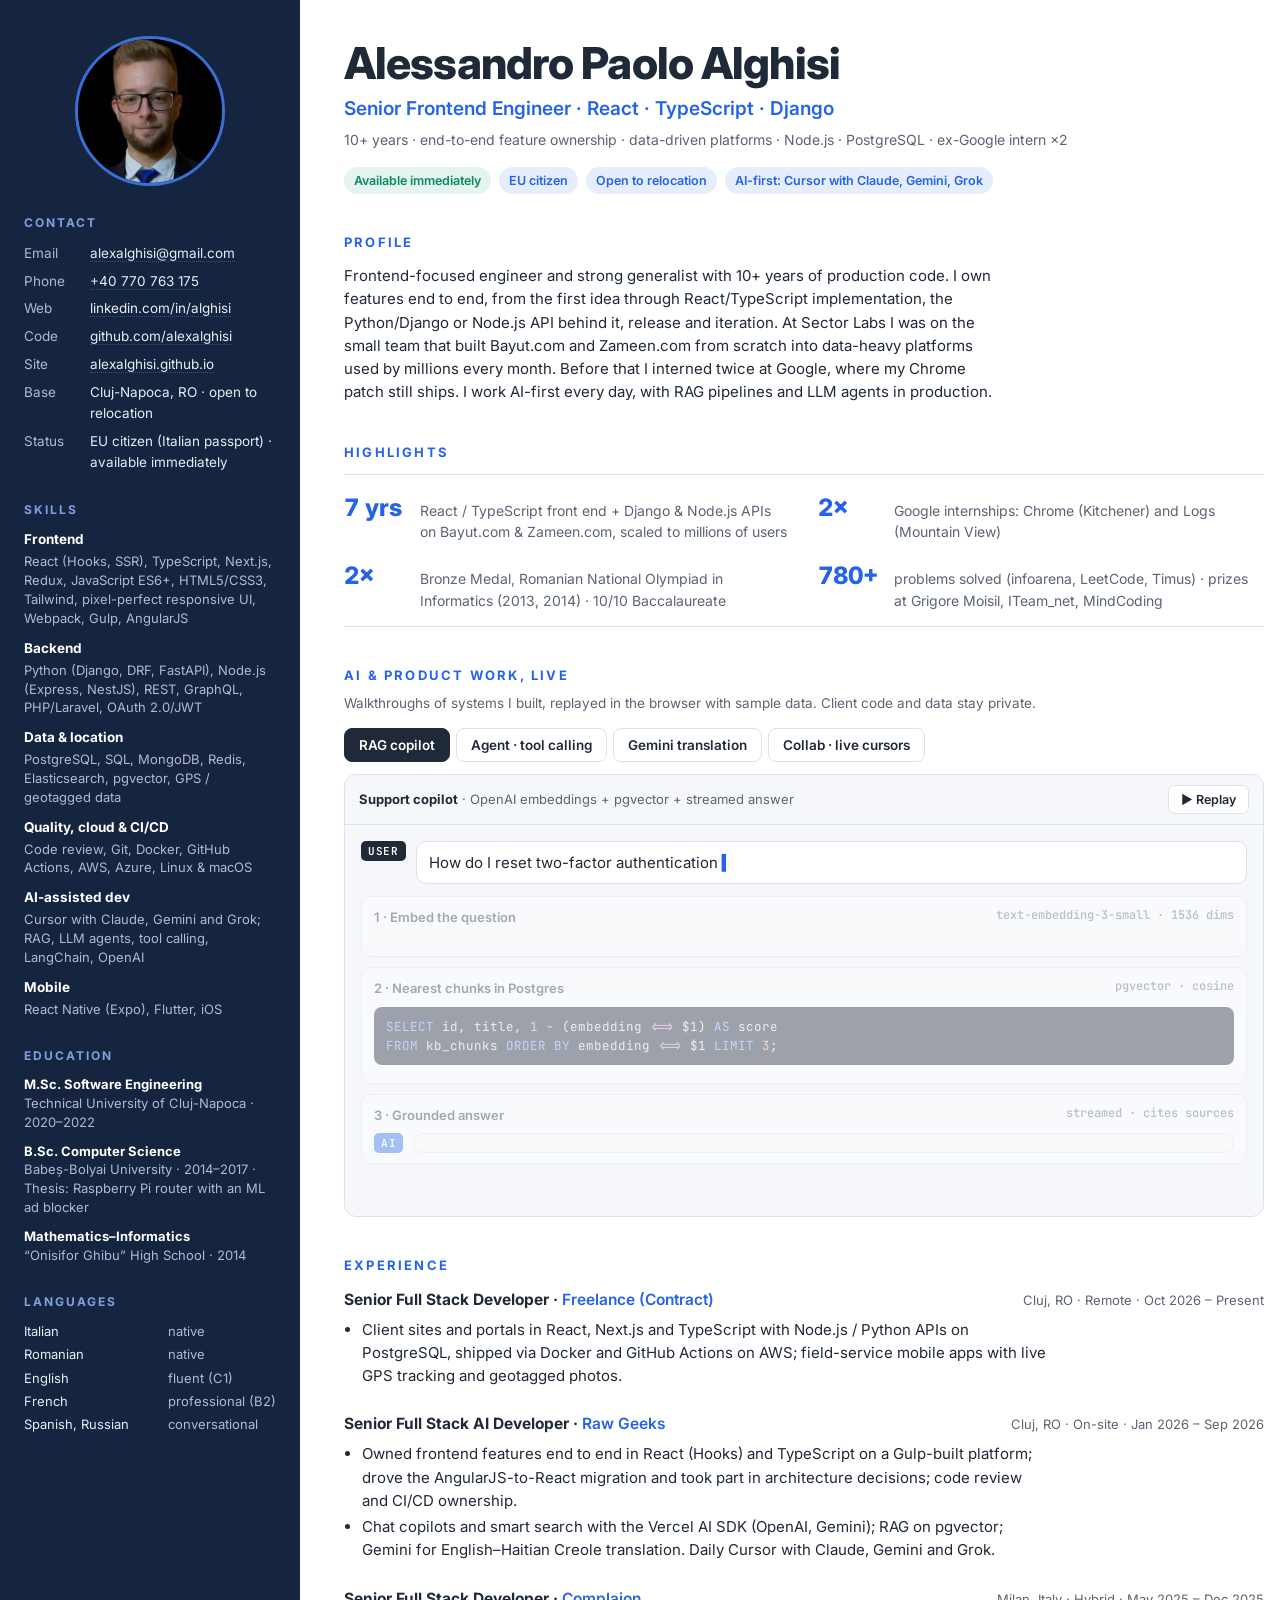
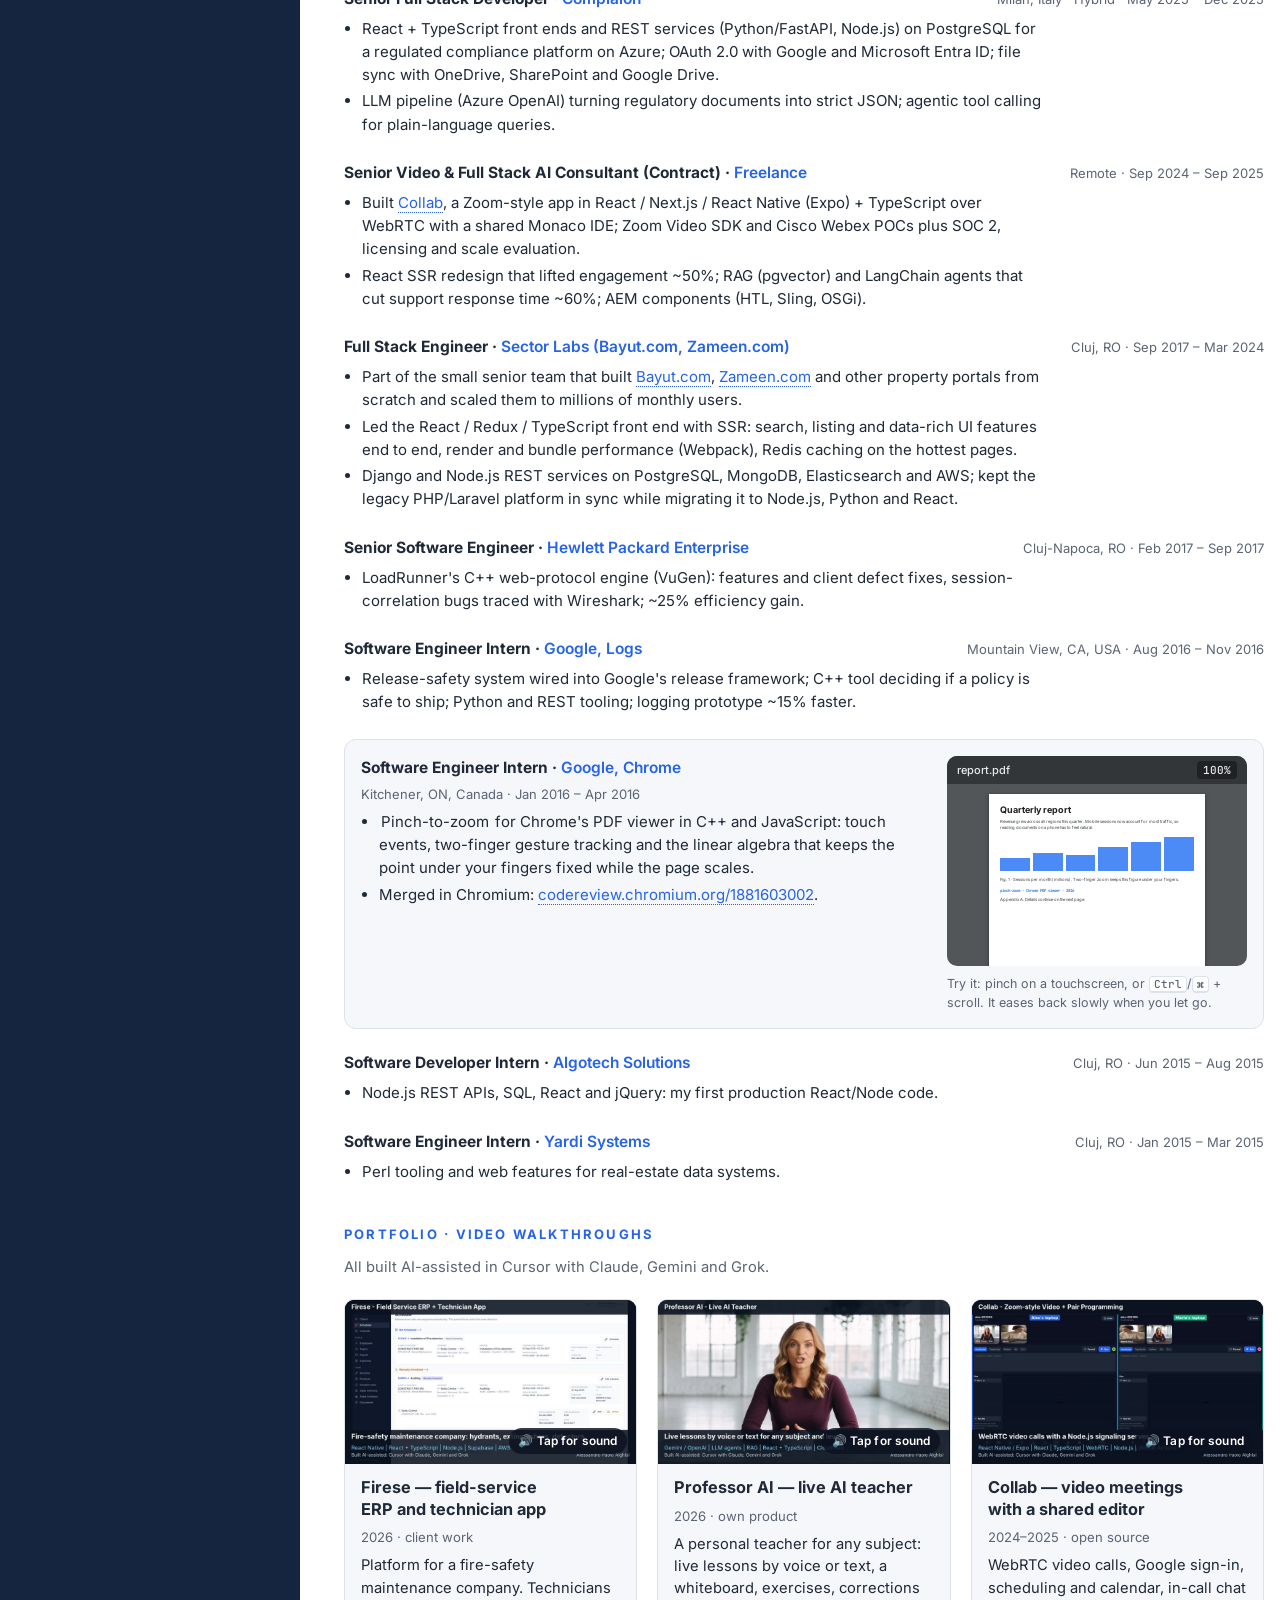
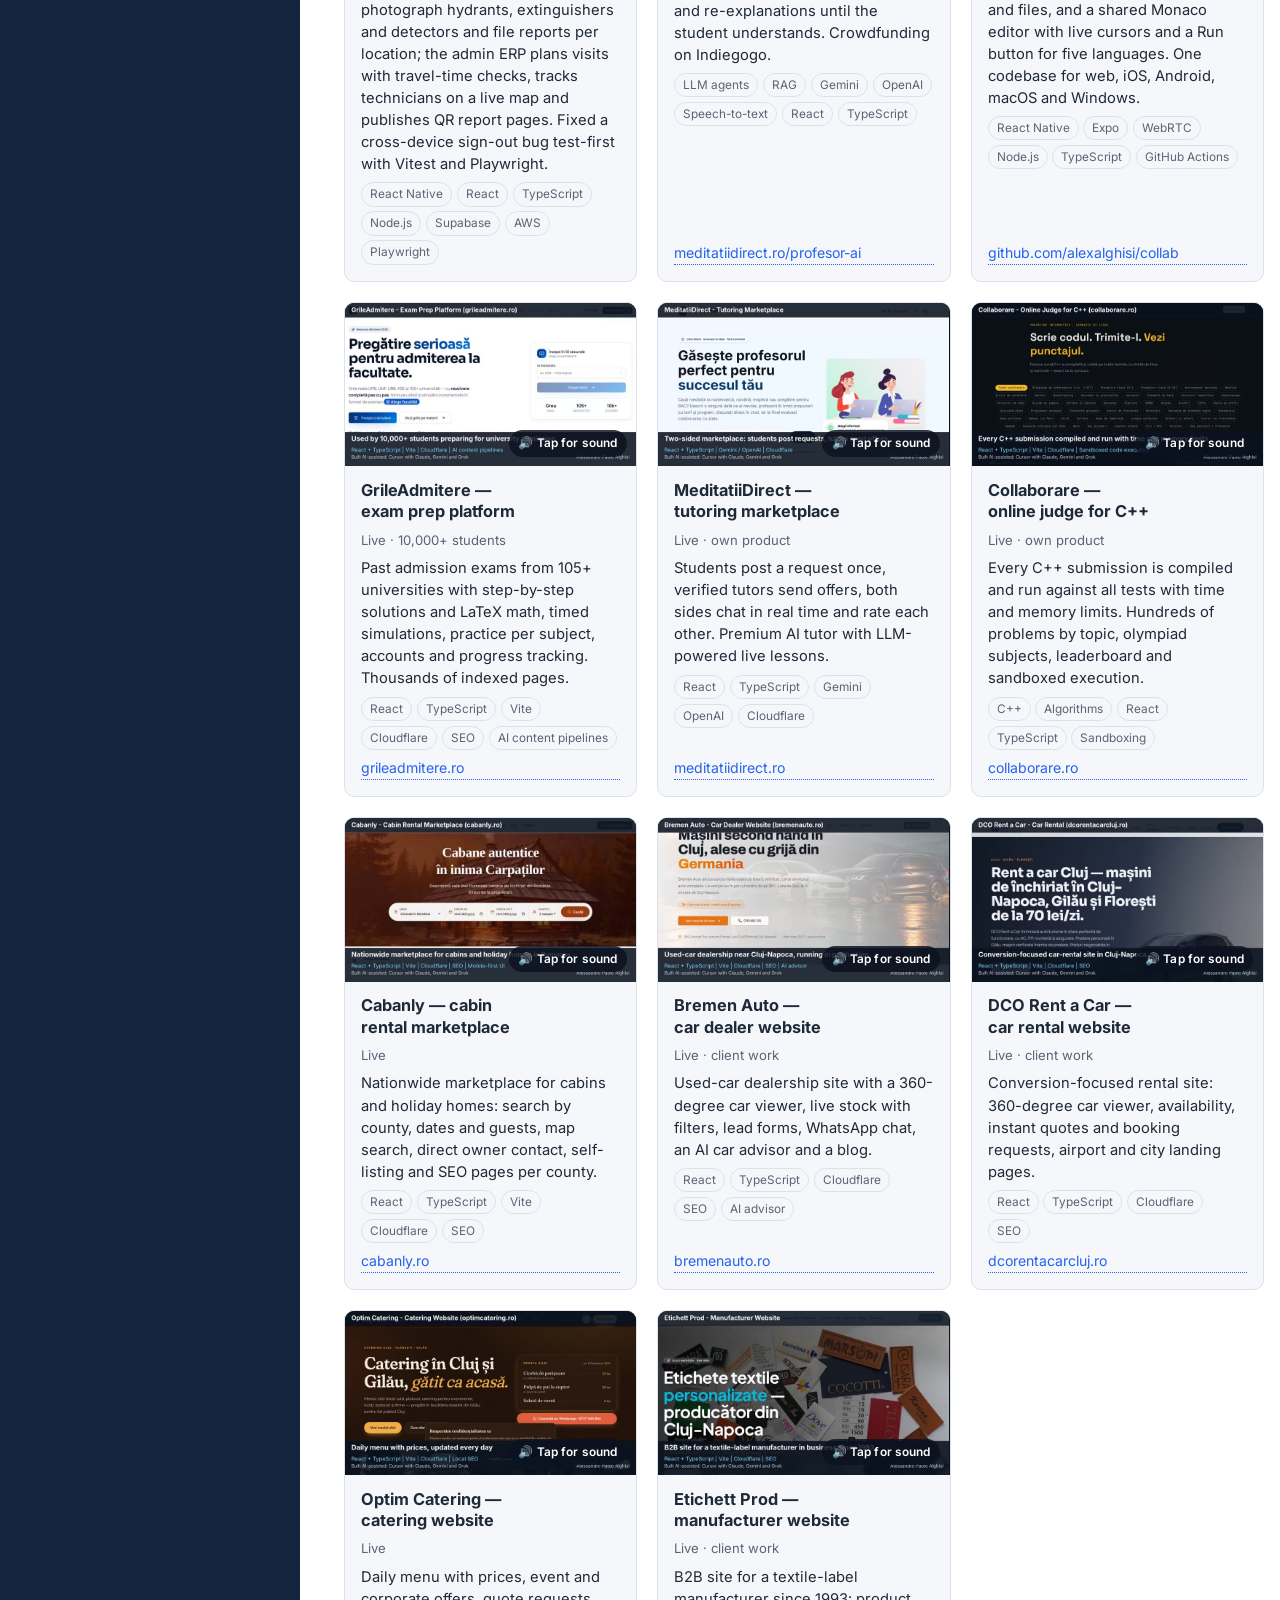
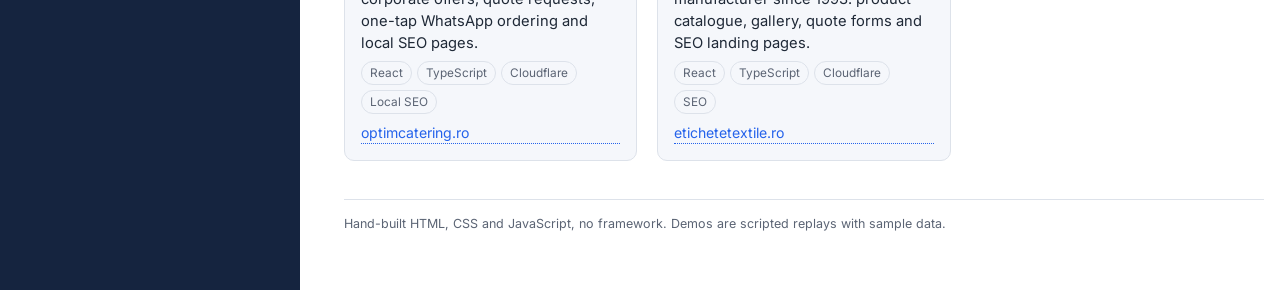
==== commit 6e576154: "CV page: same video sound and crop fix" ====
--- a/cv/index.html
+++ b/cv/index.html
@@ -19,7 +19,11 @@
 <style id="pf-style">
 .pf-grid{display:grid;grid-template-columns:repeat(auto-fill,minmax(270px,1fr));gap:1.25rem;margin-top:1.25rem}
 .pf-card{display:flex;flex-direction:column;border:1px solid var(--line);border-radius:10px;overflow:hidden;background:var(--panel)}
-.pf-card video{display:block;cursor:pointer;width:100%;aspect-ratio:16/9;object-fit:cover;background:#0b1220}
+.pf-vid{position:relative;background:#0b1220}
+.pf-card video{display:block;cursor:pointer;width:100%;aspect-ratio:16/9;object-fit:contain;background:#0b1220}
+.pf-card video:fullscreen,.pf-card video:-webkit-full-screen{object-fit:contain;width:100%;height:100%}
+.pf-vid::after{content:"\1F50A  Tap for sound";position:absolute;right:.6rem;bottom:.6rem;padding:.25rem .6rem;border-radius:999px;background:rgba(11,18,32,.82);color:#fff;font-size:.74rem;font-weight:600;pointer-events:none;letter-spacing:.01em}
+.pf-vid.on::after{display:none}
 .pf-body{padding:.85rem 1rem 1rem;display:flex;flex-direction:column;gap:.45rem;flex:1}
 .pf-body h3{margin:0;font-size:1.02rem;line-height:1.3}
 .pf-meta{margin:0;font-size:.82rem;color:var(--muted)}
@@ -366,7 +370,7 @@
     <p class="pf-note">All built AI-assisted in Cursor with Claude, Gemini and Grok.</p>
     <div class="pf-grid">
           <article class="pf-card">
-            <video muted loop playsinline preload="none" poster="../projects/firese.jpg" data-src="../projects/firese.mp4" aria-label="Firese — field-service ERP and technician app, video walkthrough"></video>
+            <div class="pf-vid"><video muted loop playsinline preload="none" poster="../projects/firese.jpg" data-src="../projects/firese.mp4" aria-label="Firese — field-service ERP and technician app, video walkthrough"></video></div>
             <div class="pf-body">
               <h3>Firese — field-service ERP and technician app</h3>
               <p class="pf-meta">2026 · client work</p>
@@ -376,7 +380,7 @@
             </div>
           </article>
           <article class="pf-card">
-            <video muted loop playsinline preload="none" poster="../projects/profesor.jpg" data-src="../projects/profesor.mp4" aria-label="Professor AI — live AI teacher, video walkthrough"></video>
+            <div class="pf-vid"><video muted loop playsinline preload="none" poster="../projects/profesor.jpg" data-src="../projects/profesor.mp4" aria-label="Professor AI — live AI teacher, video walkthrough"></video></div>
             <div class="pf-body">
               <h3>Professor AI — live AI teacher</h3>
               <p class="pf-meta">2026 · own product</p>
@@ -386,7 +390,7 @@
             </div>
           </article>
           <article class="pf-card">
-            <video muted loop playsinline preload="none" poster="../projects/collab.jpg" data-src="../projects/collab.mp4" aria-label="Collab — video meetings with a shared editor, video walkthrough"></video>
+            <div class="pf-vid"><video muted loop playsinline preload="none" poster="../projects/collab.jpg" data-src="../projects/collab.mp4" aria-label="Collab — video meetings with a shared editor, video walkthrough"></video></div>
             <div class="pf-body">
               <h3>Collab — video meetings with a shared editor</h3>
               <p class="pf-meta">2024–2025 · open source</p>
@@ -396,7 +400,7 @@
             </div>
           </article>
           <article class="pf-card">
-            <video muted loop playsinline preload="none" poster="../projects/grile.jpg" data-src="../projects/grile.mp4" aria-label="GrileAdmitere — exam prep platform, video walkthrough"></video>
+            <div class="pf-vid"><video muted loop playsinline preload="none" poster="../projects/grile.jpg" data-src="../projects/grile.mp4" aria-label="GrileAdmitere — exam prep platform, video walkthrough"></video></div>
             <div class="pf-body">
               <h3>GrileAdmitere — exam prep platform</h3>
               <p class="pf-meta">Live · 10,000+ students</p>
@@ -406,7 +410,7 @@
             </div>
           </article>
           <article class="pf-card">
-            <video muted loop playsinline preload="none" poster="../projects/meditatii.jpg" data-src="../projects/meditatii.mp4" aria-label="MeditatiiDirect — tutoring marketplace, video walkthrough"></video>
+            <div class="pf-vid"><video muted loop playsinline preload="none" poster="../projects/meditatii.jpg" data-src="../projects/meditatii.mp4" aria-label="MeditatiiDirect — tutoring marketplace, video walkthrough"></video></div>
             <div class="pf-body">
               <h3>MeditatiiDirect — tutoring marketplace</h3>
               <p class="pf-meta">Live · own product</p>
@@ -416,7 +420,7 @@
             </div>
           </article>
           <article class="pf-card">
-            <video muted loop playsinline preload="none" poster="../projects/collaborare.jpg" data-src="../projects/collaborare.mp4" aria-label="Collaborare — online judge for C++, video walkthrough"></video>
+            <div class="pf-vid"><video muted loop playsinline preload="none" poster="../projects/collaborare.jpg" data-src="../projects/collaborare.mp4" aria-label="Collaborare — online judge for C++, video walkthrough"></video></div>
             <div class="pf-body">
               <h3>Collaborare — online judge for C++</h3>
               <p class="pf-meta">Live · own product</p>
@@ -426,7 +430,7 @@
             </div>
           </article>
           <article class="pf-card">
-            <video muted loop playsinline preload="none" poster="../projects/cabanly.jpg" data-src="../projects/cabanly.mp4" aria-label="Cabanly — cabin rental marketplace, video walkthrough"></video>
+            <div class="pf-vid"><video muted loop playsinline preload="none" poster="../projects/cabanly.jpg" data-src="../projects/cabanly.mp4" aria-label="Cabanly — cabin rental marketplace, video walkthrough"></video></div>
             <div class="pf-body">
               <h3>Cabanly — cabin rental marketplace</h3>
               <p class="pf-meta">Live</p>
@@ -436,7 +440,7 @@
             </div>
           </article>
           <article class="pf-card">
-            <video muted loop playsinline preload="none" poster="../projects/bremen.jpg" data-src="../projects/bremen.mp4" aria-label="Bremen Auto — car dealer website, video walkthrough"></video>
+            <div class="pf-vid"><video muted loop playsinline preload="none" poster="../projects/bremen.jpg" data-src="../projects/bremen.mp4" aria-label="Bremen Auto — car dealer website, video walkthrough"></video></div>
             <div class="pf-body">
               <h3>Bremen Auto — car dealer website</h3>
               <p class="pf-meta">Live · client work</p>
@@ -446,7 +450,7 @@
             </div>
           </article>
           <article class="pf-card">
-            <video muted loop playsinline preload="none" poster="../projects/dco.jpg" data-src="../projects/dco.mp4" aria-label="DCO Rent a Car — car rental website, video walkthrough"></video>
+            <div class="pf-vid"><video muted loop playsinline preload="none" poster="../projects/dco.jpg" data-src="../projects/dco.mp4" aria-label="DCO Rent a Car — car rental website, video walkthrough"></video></div>
             <div class="pf-body">
               <h3>DCO Rent a Car — car rental website</h3>
               <p class="pf-meta">Live · client work</p>
@@ -456,7 +460,7 @@
             </div>
           </article>
           <article class="pf-card">
-            <video muted loop playsinline preload="none" poster="../projects/optim.jpg" data-src="../projects/optim.mp4" aria-label="Optim Catering — catering website, video walkthrough"></video>
+            <div class="pf-vid"><video muted loop playsinline preload="none" poster="../projects/optim.jpg" data-src="../projects/optim.mp4" aria-label="Optim Catering — catering website, video walkthrough"></video></div>
             <div class="pf-body">
               <h3>Optim Catering — catering website</h3>
               <p class="pf-meta">Live</p>
@@ -466,7 +470,7 @@
             </div>
           </article>
           <article class="pf-card">
-            <video muted loop playsinline preload="none" poster="../projects/etichete.jpg" data-src="../projects/etichete.mp4" aria-label="Etichett Prod — manufacturer website, video walkthrough"></video>
+            <div class="pf-vid"><video muted loop playsinline preload="none" poster="../projects/etichete.jpg" data-src="../projects/etichete.mp4" aria-label="Etichett Prod — manufacturer website, video walkthrough"></video></div>
             <div class="pf-body">
               <h3>Etichett Prod — manufacturer website</h3>
               <p class="pf-meta">Live · client work</p>
@@ -791,13 +795,25 @@
 
 <script id="pf-script">
 (() => {
-  const vids = document.querySelectorAll('.pf-card video');
-  if (matchMedia('(prefers-reduced-motion: reduce)').matches || !('IntersectionObserver' in window)) { vids.forEach(v => { v.src = v.dataset.src; }); return; }
+  const vids = [...document.querySelectorAll('.pf-card video')];
+  const load = v => { if (!v.src) v.src = v.dataset.src; };
+  const soundOn = v => {
+    vids.forEach(o => { if (o !== v && !o.muted) { o.muted = true; o.controls = false; o.closest('.pf-vid').classList.remove('on'); } });
+    load(v);
+    v.muted = false; v.controls = true; v.currentTime = 0;
+    v.closest('.pf-vid').classList.add('on');
+    v.play().catch(() => {});
+  };
+  vids.forEach(v => {
+    v.addEventListener('click', e => { if (v.muted) { e.preventDefault(); soundOn(v); } });
+    v.addEventListener('volumechange', () => { v.closest('.pf-vid').classList.toggle('on', !v.muted); });
+  });
+  if (matchMedia('(prefers-reduced-motion: reduce)').matches || !('IntersectionObserver' in window)) { vids.forEach(load); return; }
   const io = new IntersectionObserver(es => es.forEach(e => {
     const v = e.target;
-    if (e.isIntersecting) { if (!v.src) v.src = v.dataset.src; v.play().catch(() => {}); } else v.pause();
+    if (e.isIntersecting) { load(v); if (v.muted) v.play().catch(() => {}); } else if (v.muted) v.pause();
   }), { threshold: 0.35 });
-  vids.forEach(v => { io.observe(v); v.addEventListener('click', () => { v.controls = true; }, { once: true }); });
+  vids.forEach(v => io.observe(v));
 })();
 </script>
 </body>
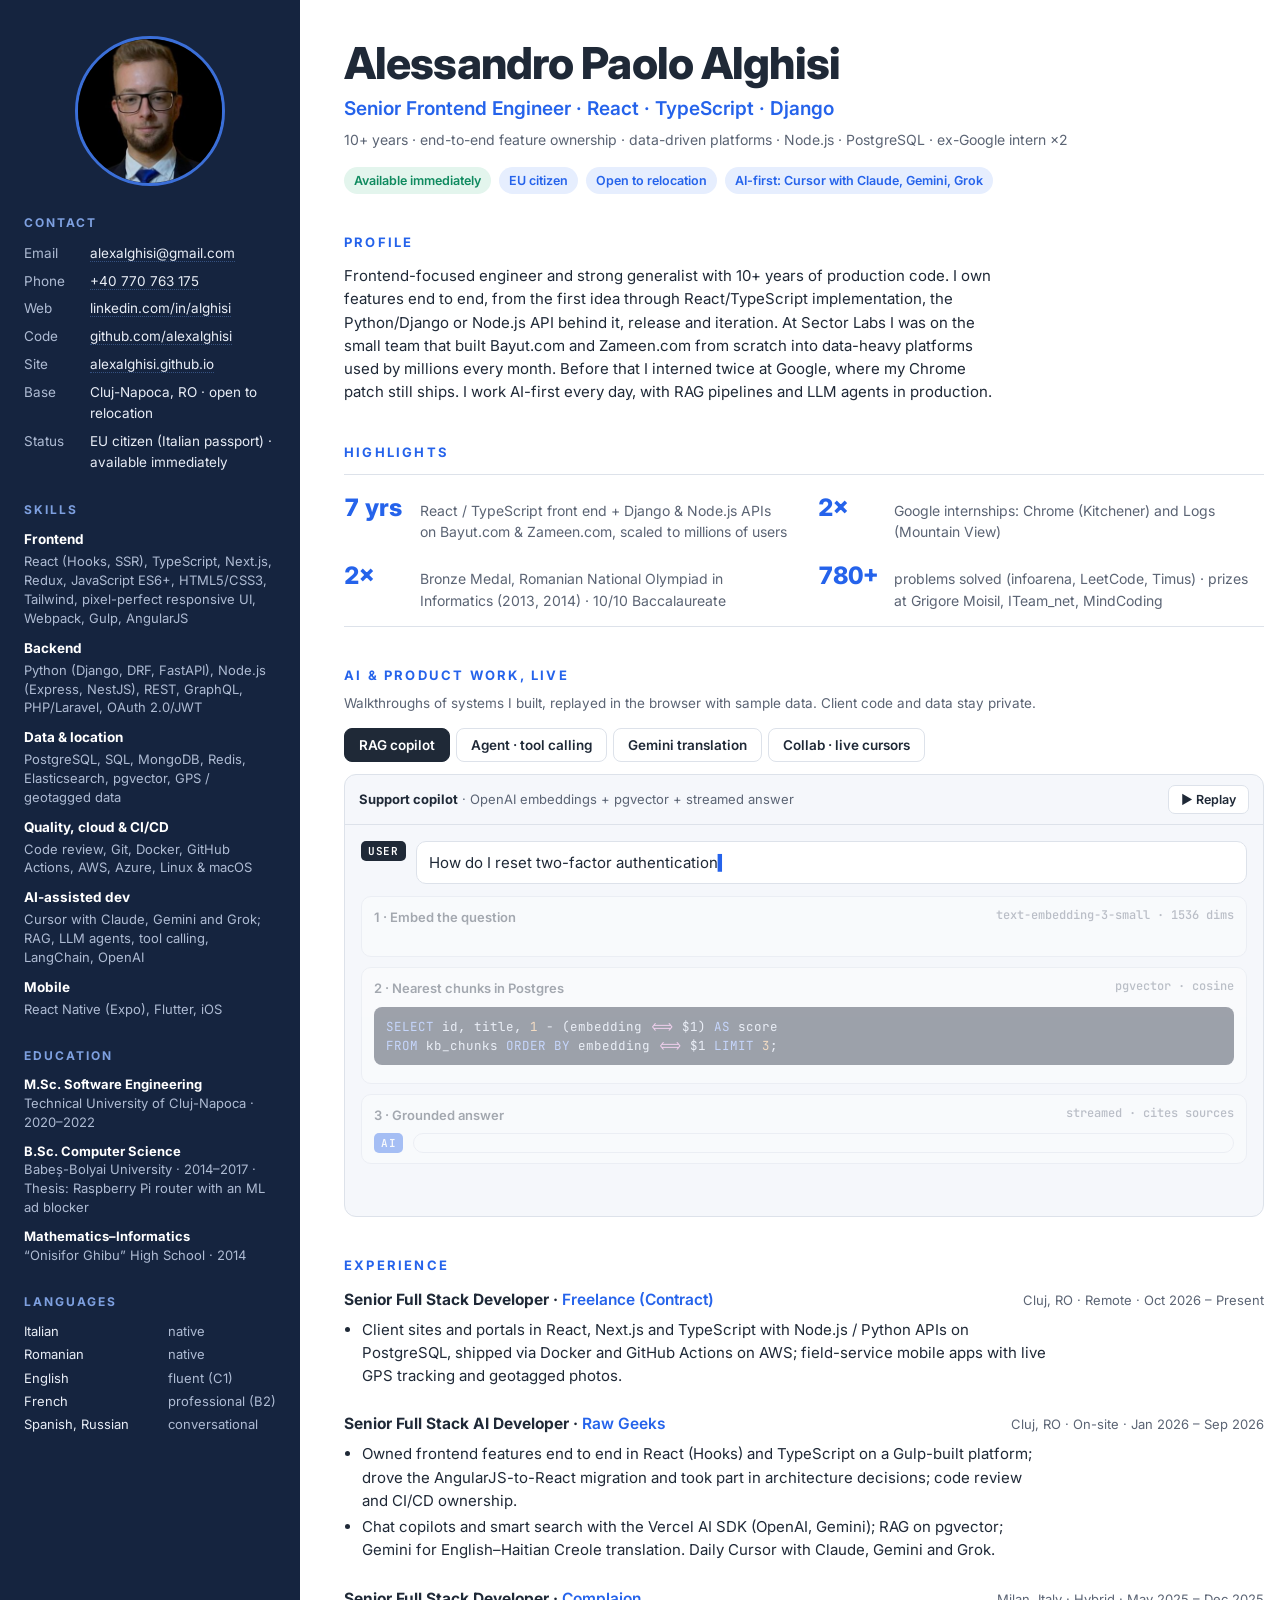
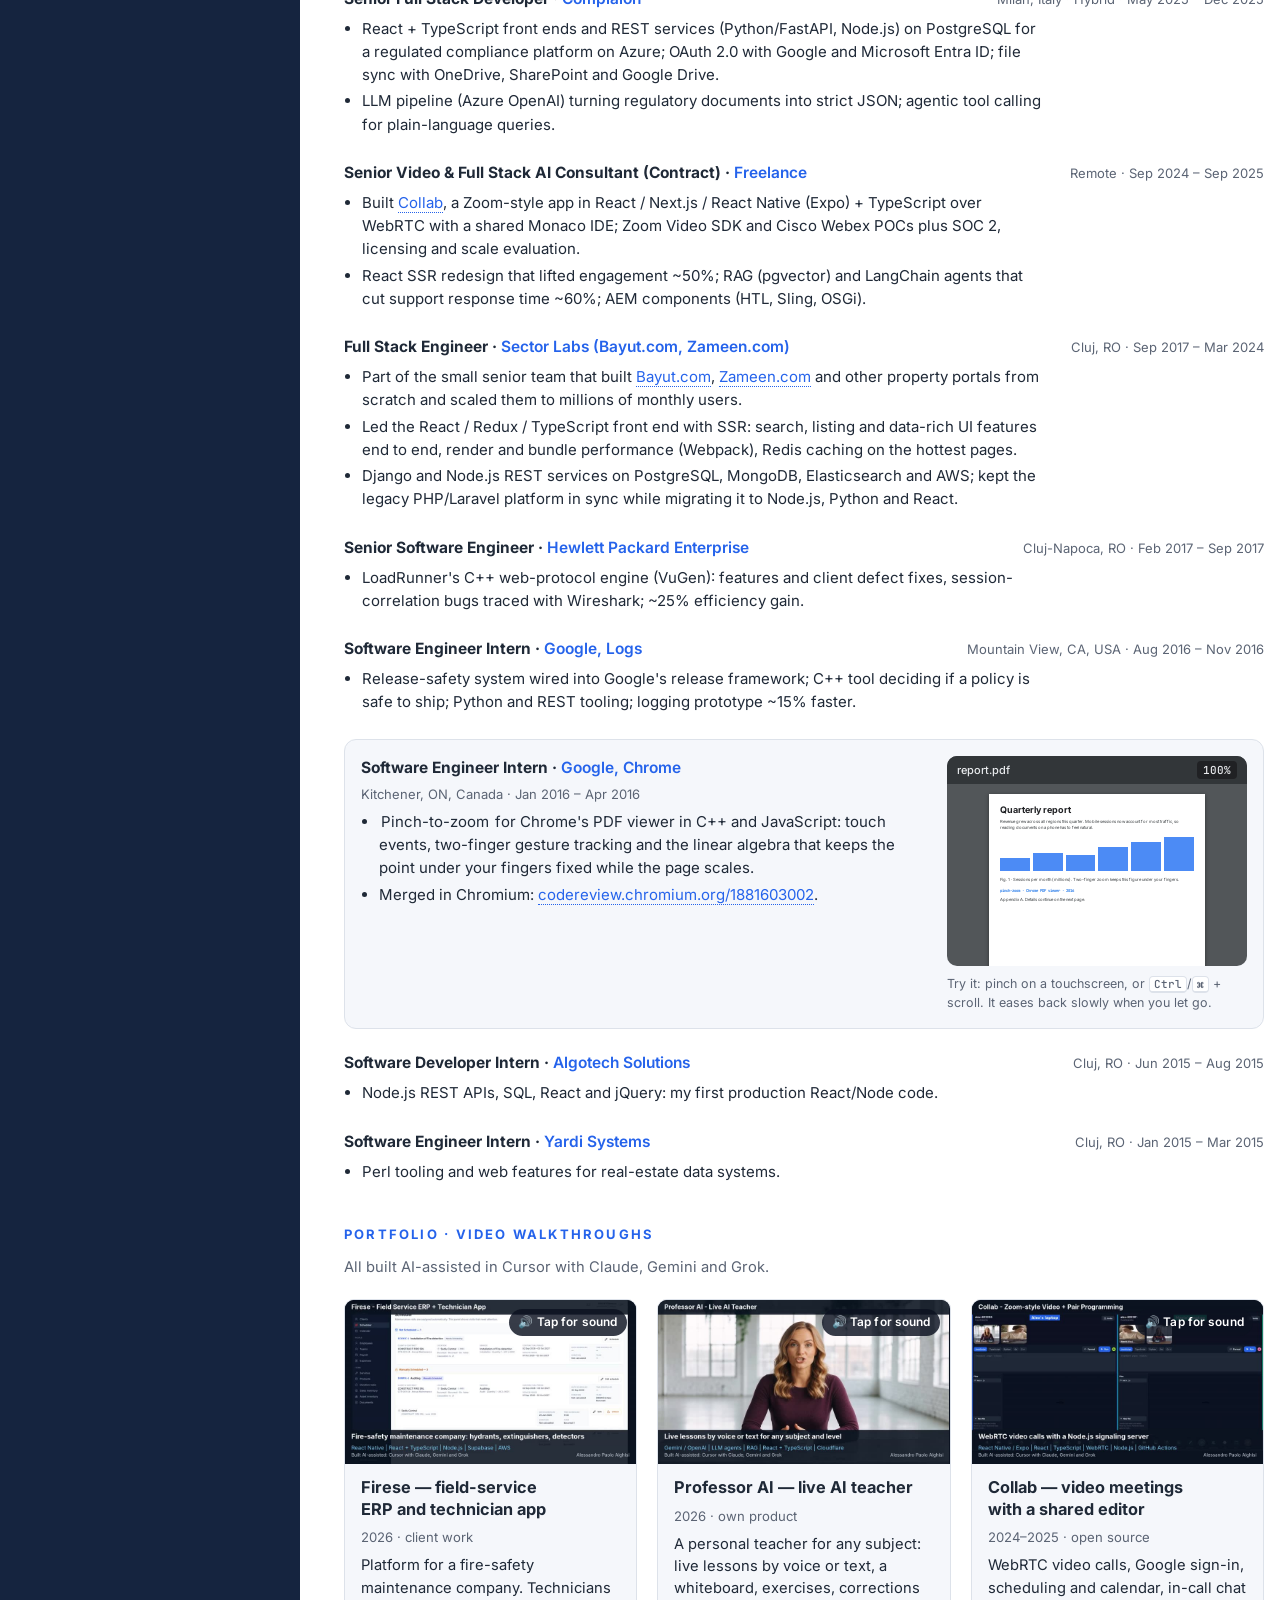
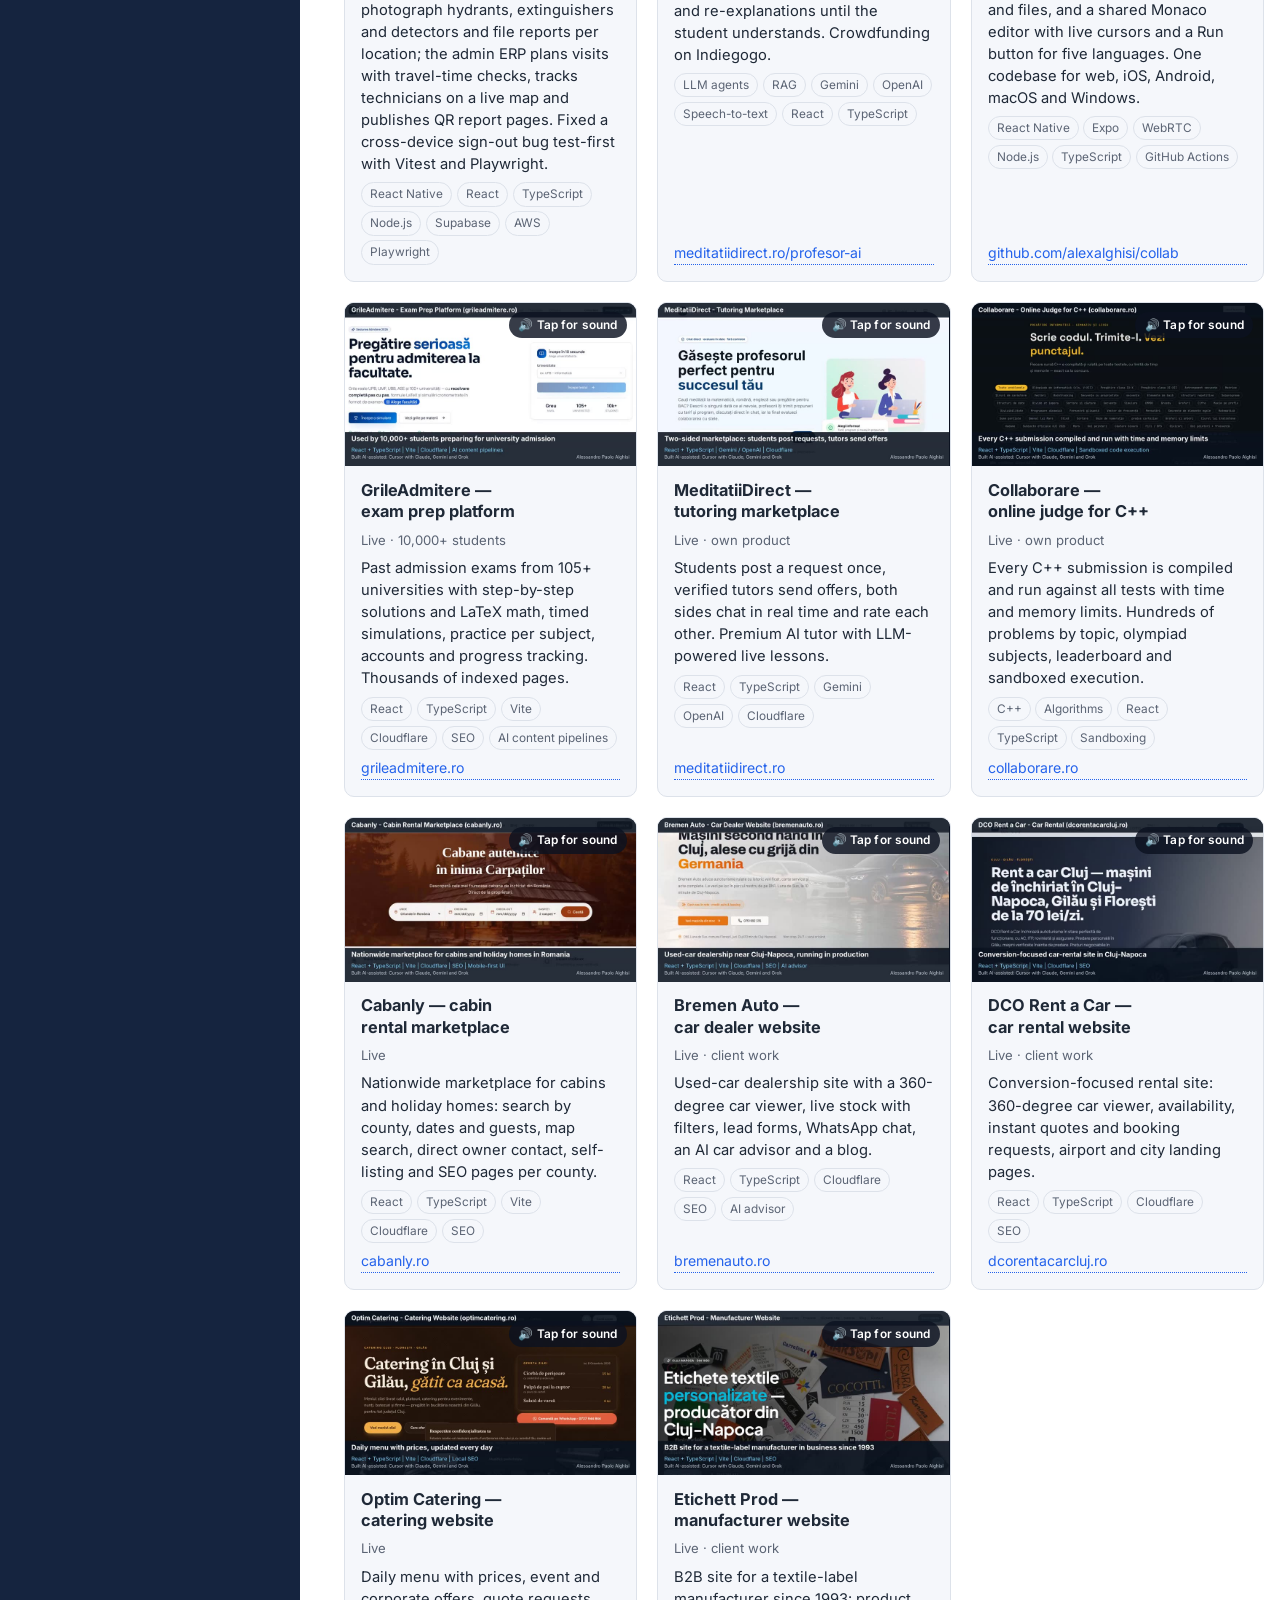
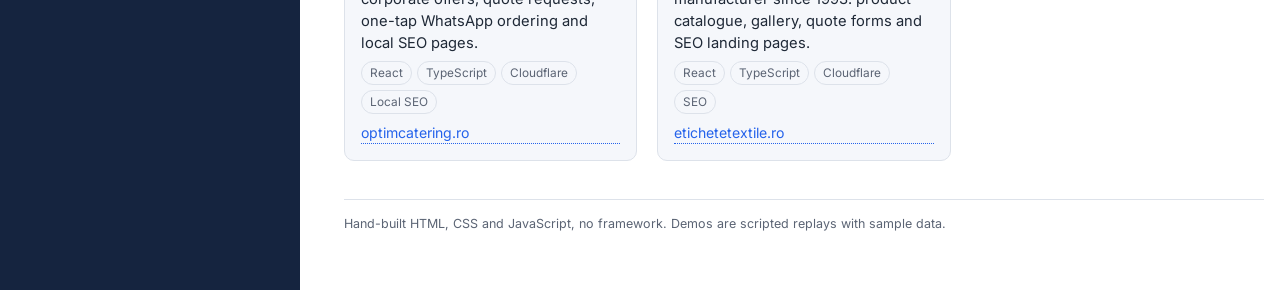
==== commit b021ebe1: "Move tap-for-sound badge off the caption" ====
--- a/cv/index.html
+++ b/cv/index.html
@@ -22,7 +22,7 @@
 .pf-vid{position:relative;background:#0b1220}
 .pf-card video{display:block;cursor:pointer;width:100%;aspect-ratio:16/9;object-fit:contain;background:#0b1220}
 .pf-card video:fullscreen,.pf-card video:-webkit-full-screen{object-fit:contain;width:100%;height:100%}
-.pf-vid::after{content:"\1F50A  Tap for sound";position:absolute;right:.6rem;bottom:.6rem;padding:.25rem .6rem;border-radius:999px;background:rgba(11,18,32,.82);color:#fff;font-size:.74rem;font-weight:600;pointer-events:none;letter-spacing:.01em}
+.pf-vid::after{content:"\1F50A  Tap for sound";position:absolute;right:.6rem;top:.6rem;padding:.25rem .6rem;border-radius:999px;background:rgba(11,18,32,.82);color:#fff;font-size:.74rem;font-weight:600;pointer-events:none;letter-spacing:.01em}
 .pf-vid.on::after{display:none}
 .pf-body{padding:.85rem 1rem 1rem;display:flex;flex-direction:column;gap:.45rem;flex:1}
 .pf-body h3{margin:0;font-size:1.02rem;line-height:1.3}
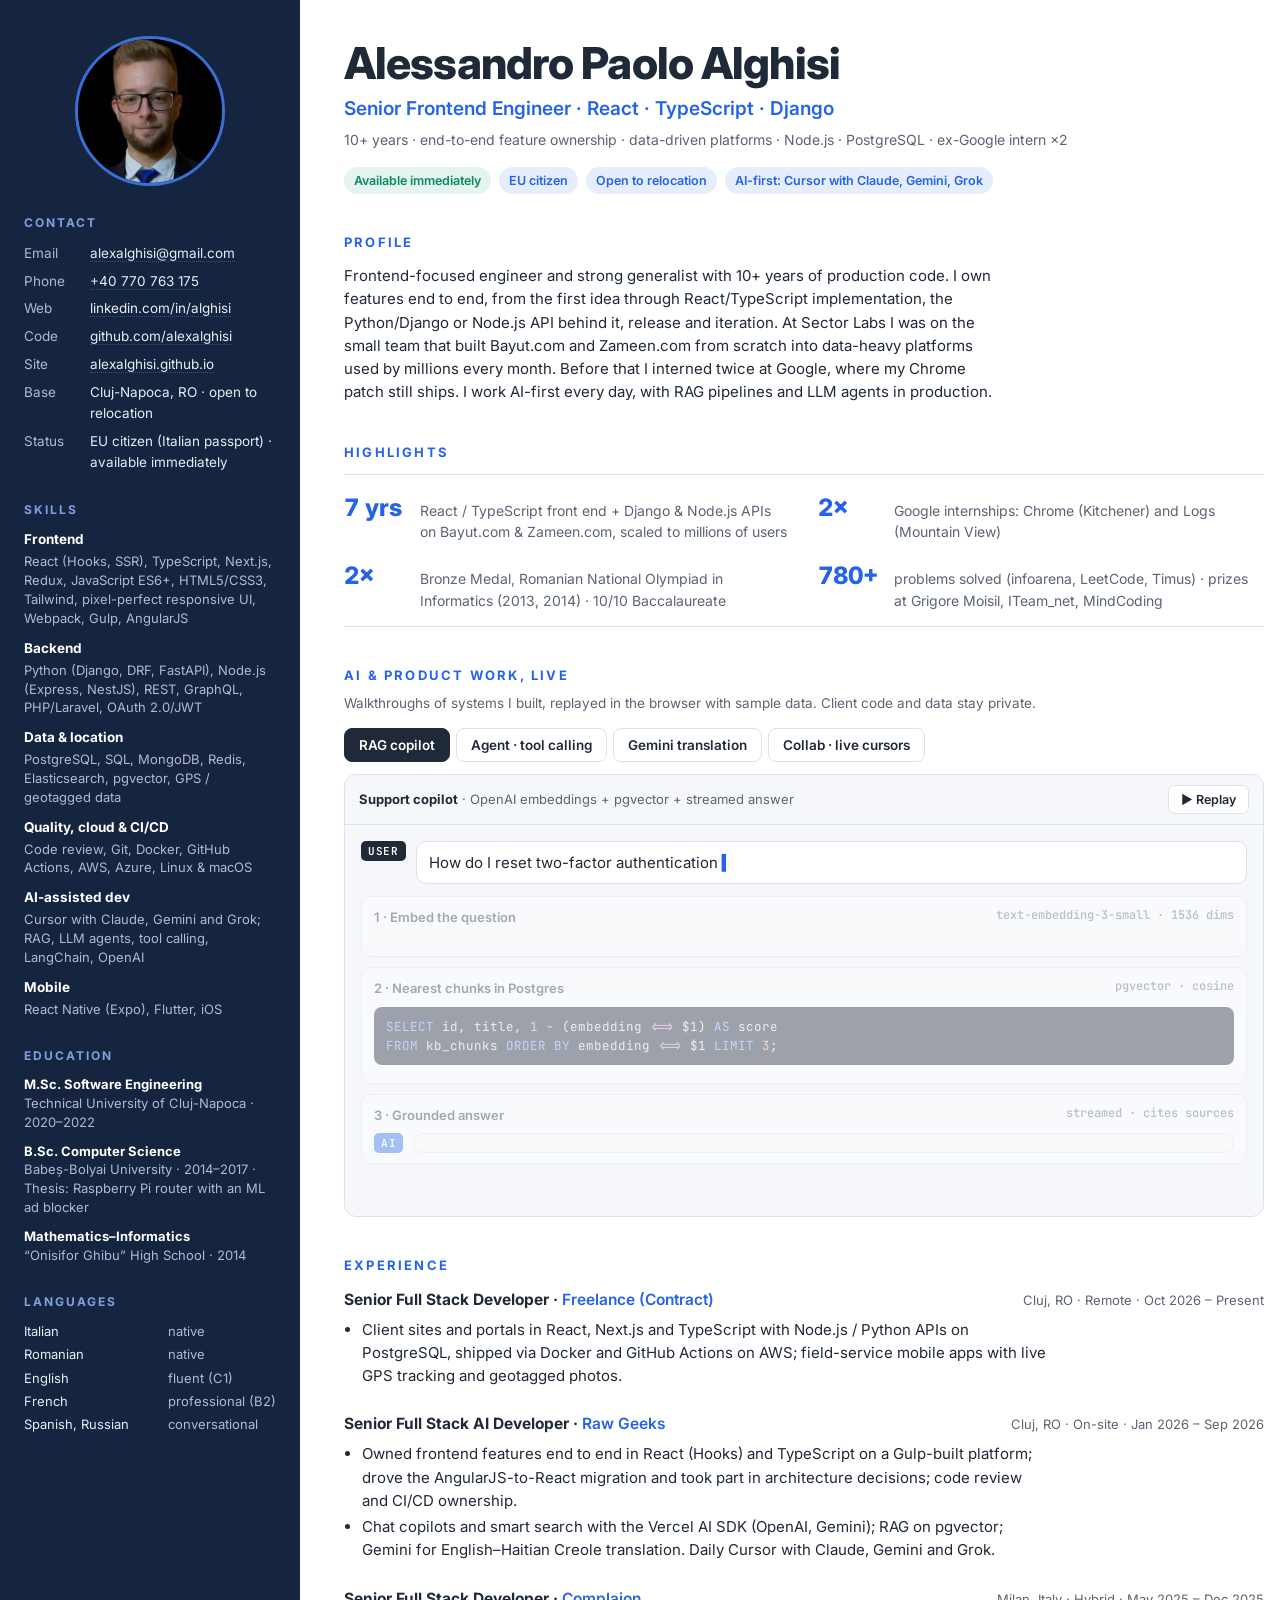
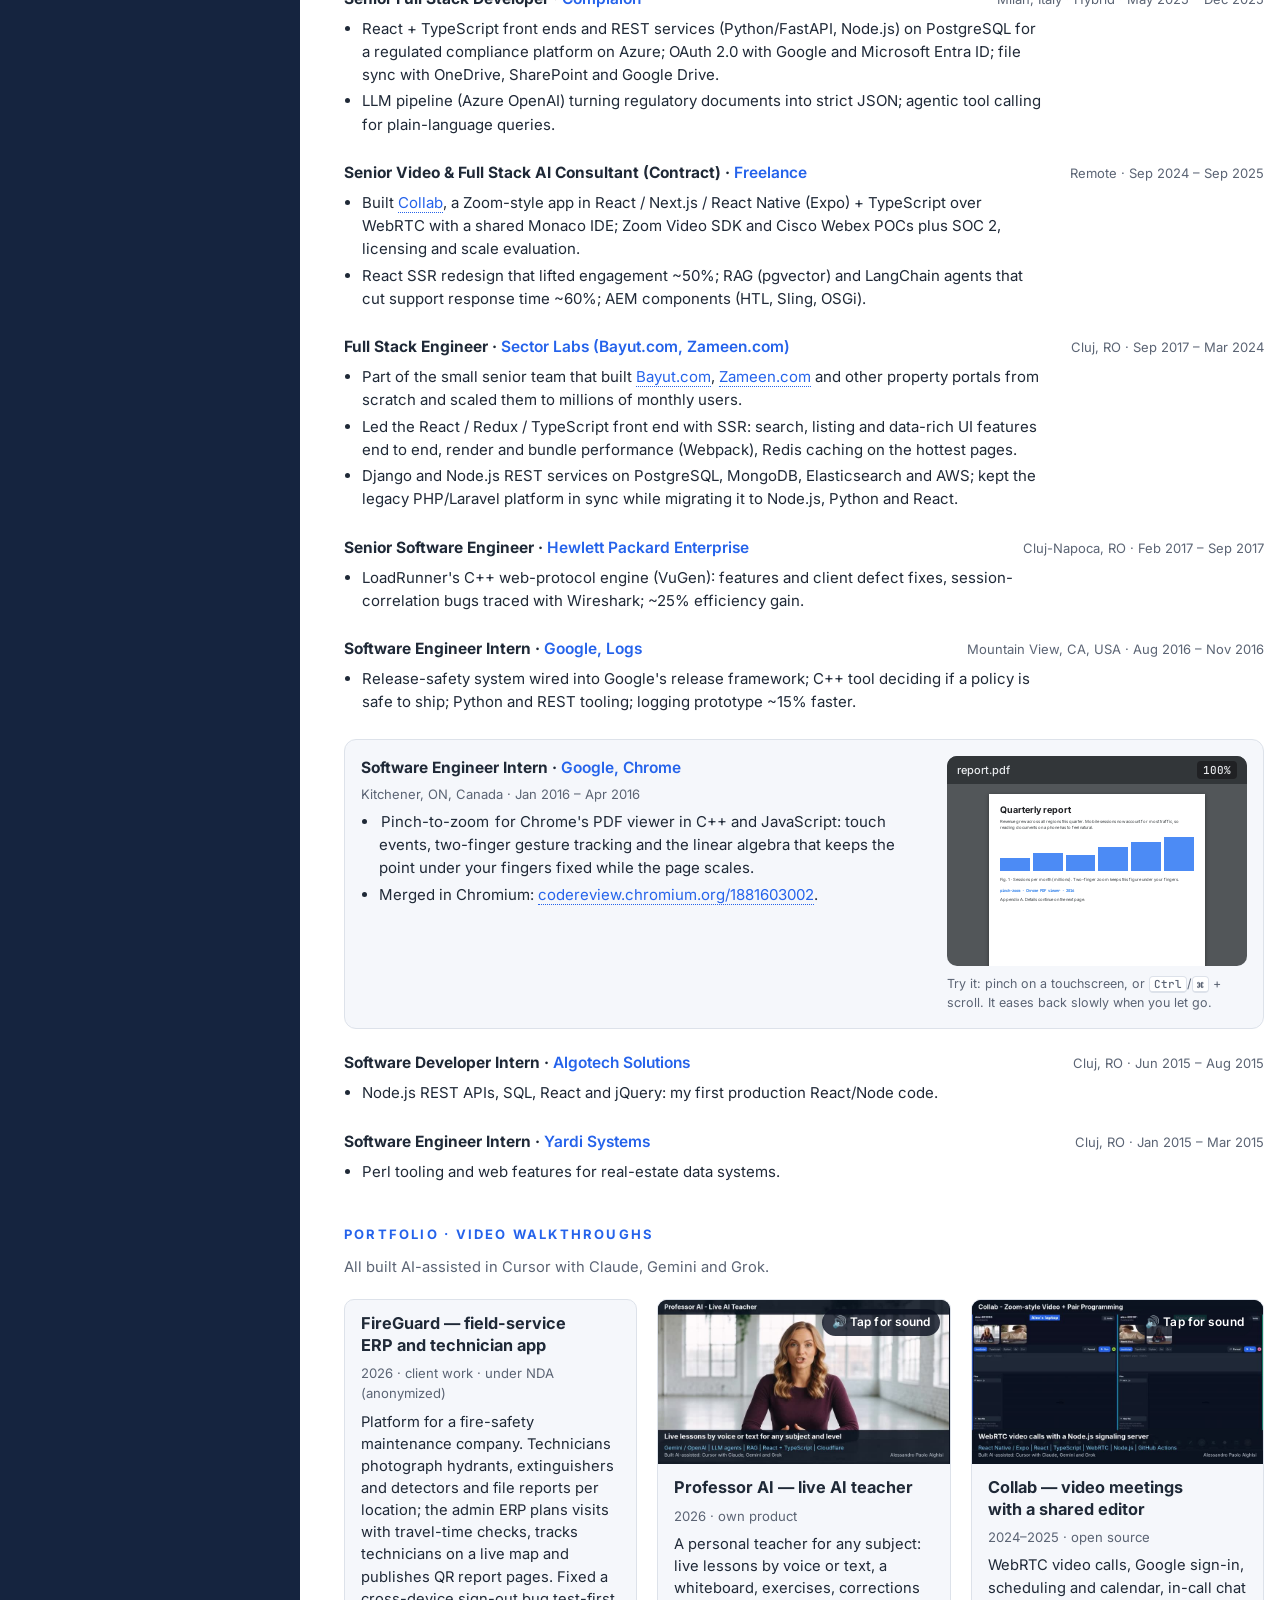
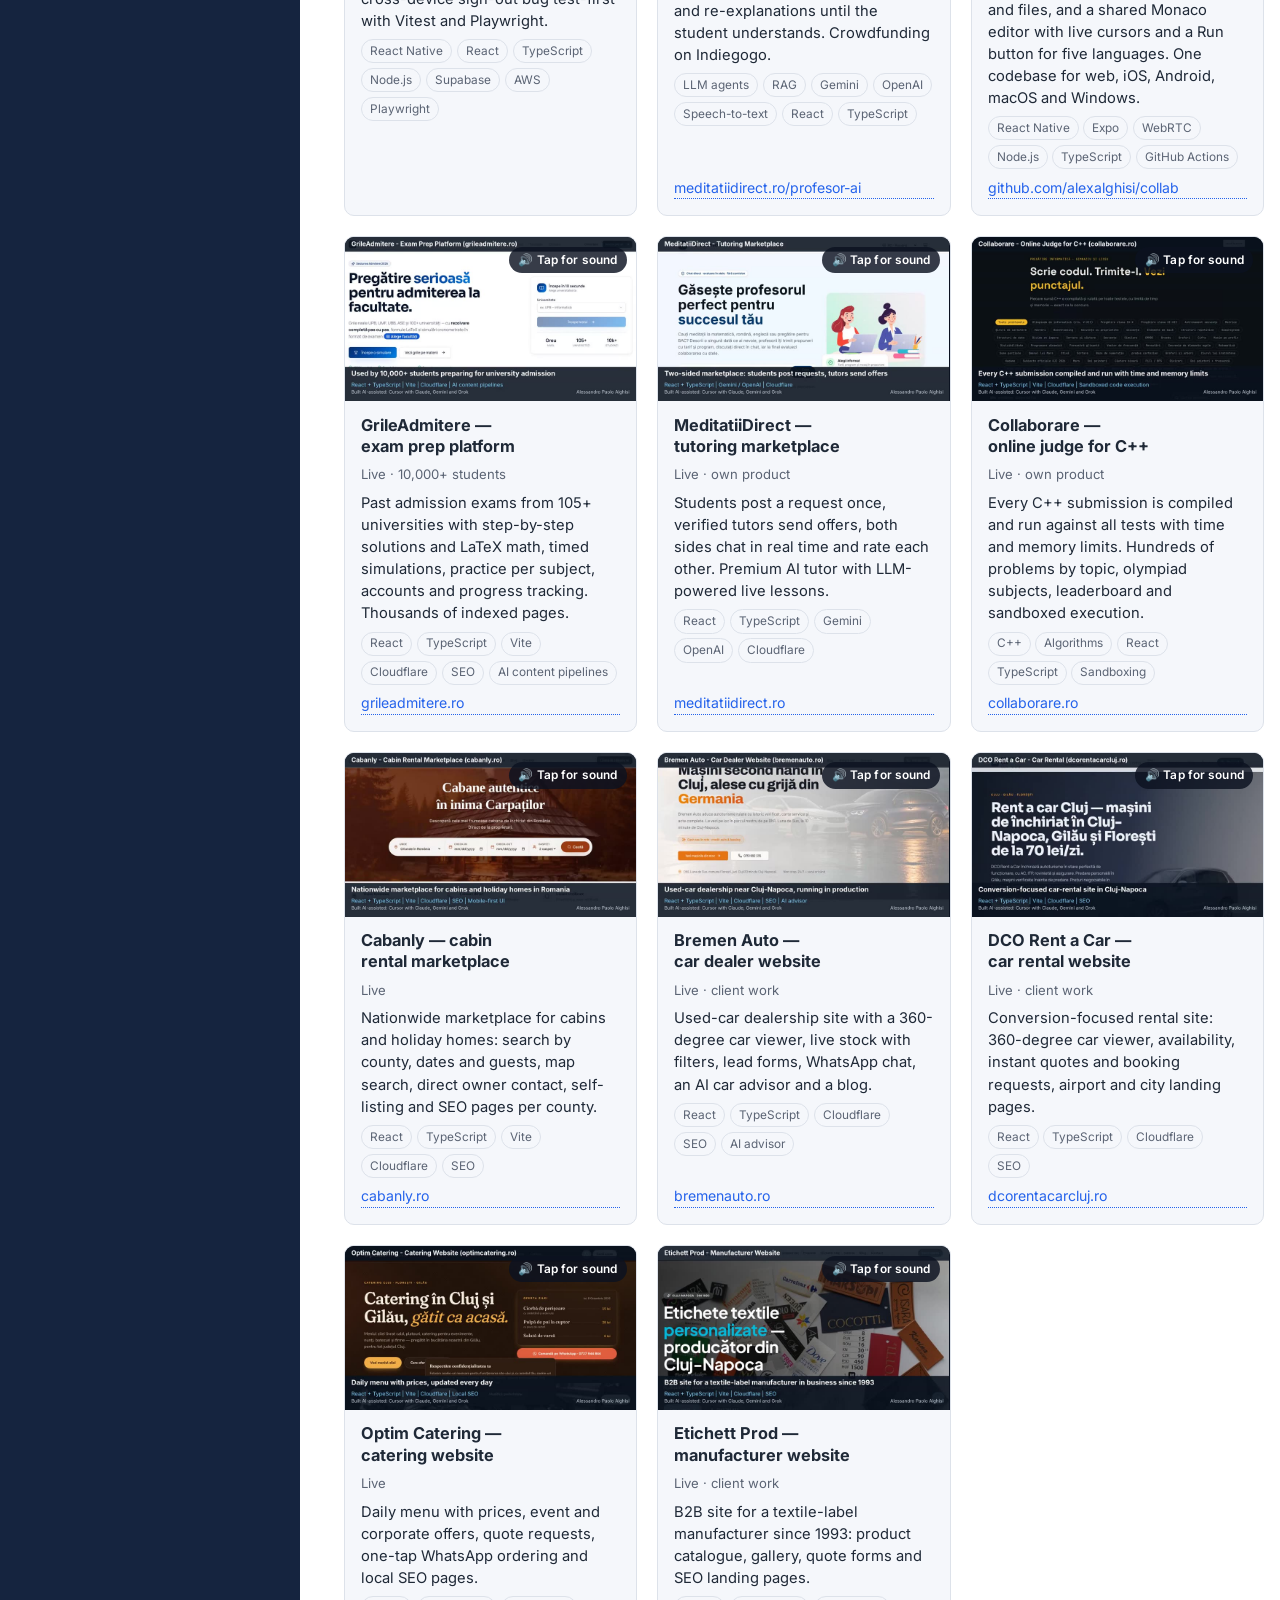
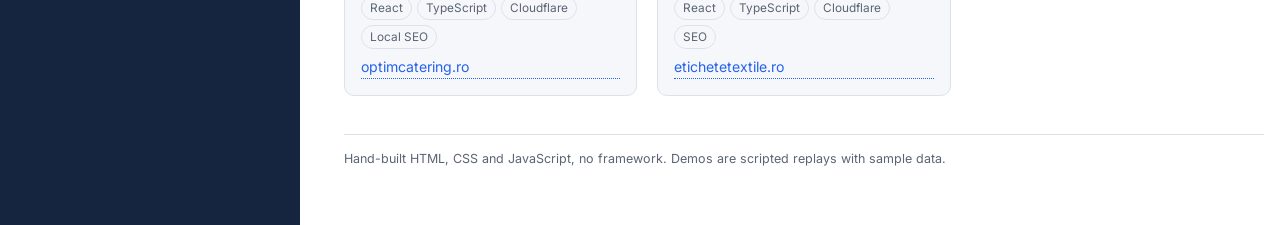
==== commit 161ce558: "Portfolio: anonymize client project (FireGuard, under NDA)" ====
--- a/cv/index.html
+++ b/cv/index.html
@@ -370,10 +370,9 @@
     <p class="pf-note">All built AI-assisted in Cursor with Claude, Gemini and Grok.</p>
     <div class="pf-grid">
           <article class="pf-card">
-            <div class="pf-vid"><video muted loop playsinline preload="none" poster="../projects/firese.jpg" data-src="../projects/firese.mp4" aria-label="Firese — field-service ERP and technician app, video walkthrough"></video></div>
-            <div class="pf-body">
-              <h3>Firese — field-service ERP and technician app</h3>
-              <p class="pf-meta">2026 · client work</p>
+            <div class="pf-body">
+              <h3>FireGuard — field-service ERP and technician app</h3>
+              <p class="pf-meta">2026 · client work · under NDA (anonymized)</p>
               <p class="pf-desc">Platform for a fire-safety maintenance company. Technicians photograph hydrants, extinguishers and detectors and file reports per location; the admin ERP plans visits with travel-time checks, tracks technicians on a live map and publishes QR report pages. Fixed a cross-device sign-out bug test-first with Vitest and Playwright.</p>
               <ul class="pf-tags"><li>React Native</li><li>React</li><li>TypeScript</li><li>Node.js</li><li>Supabase</li><li>AWS</li><li>Playwright</li></ul>
               
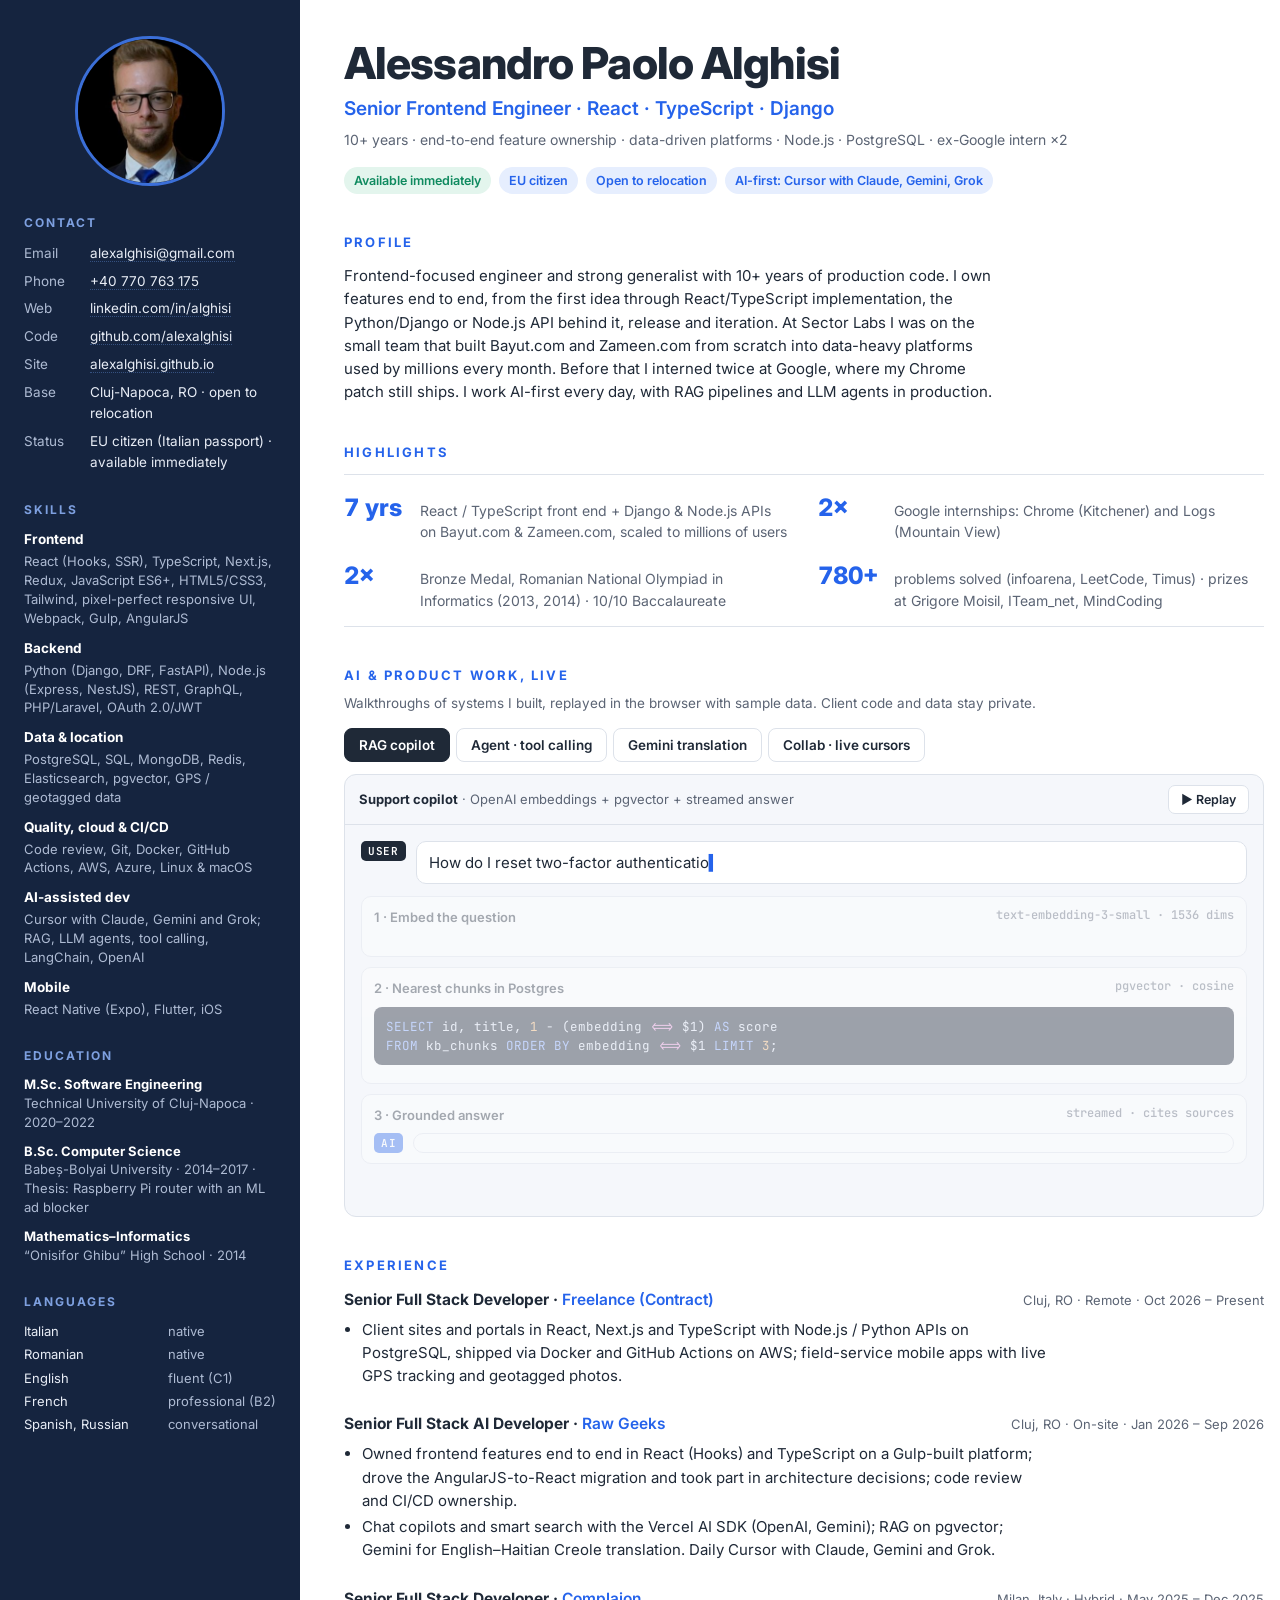
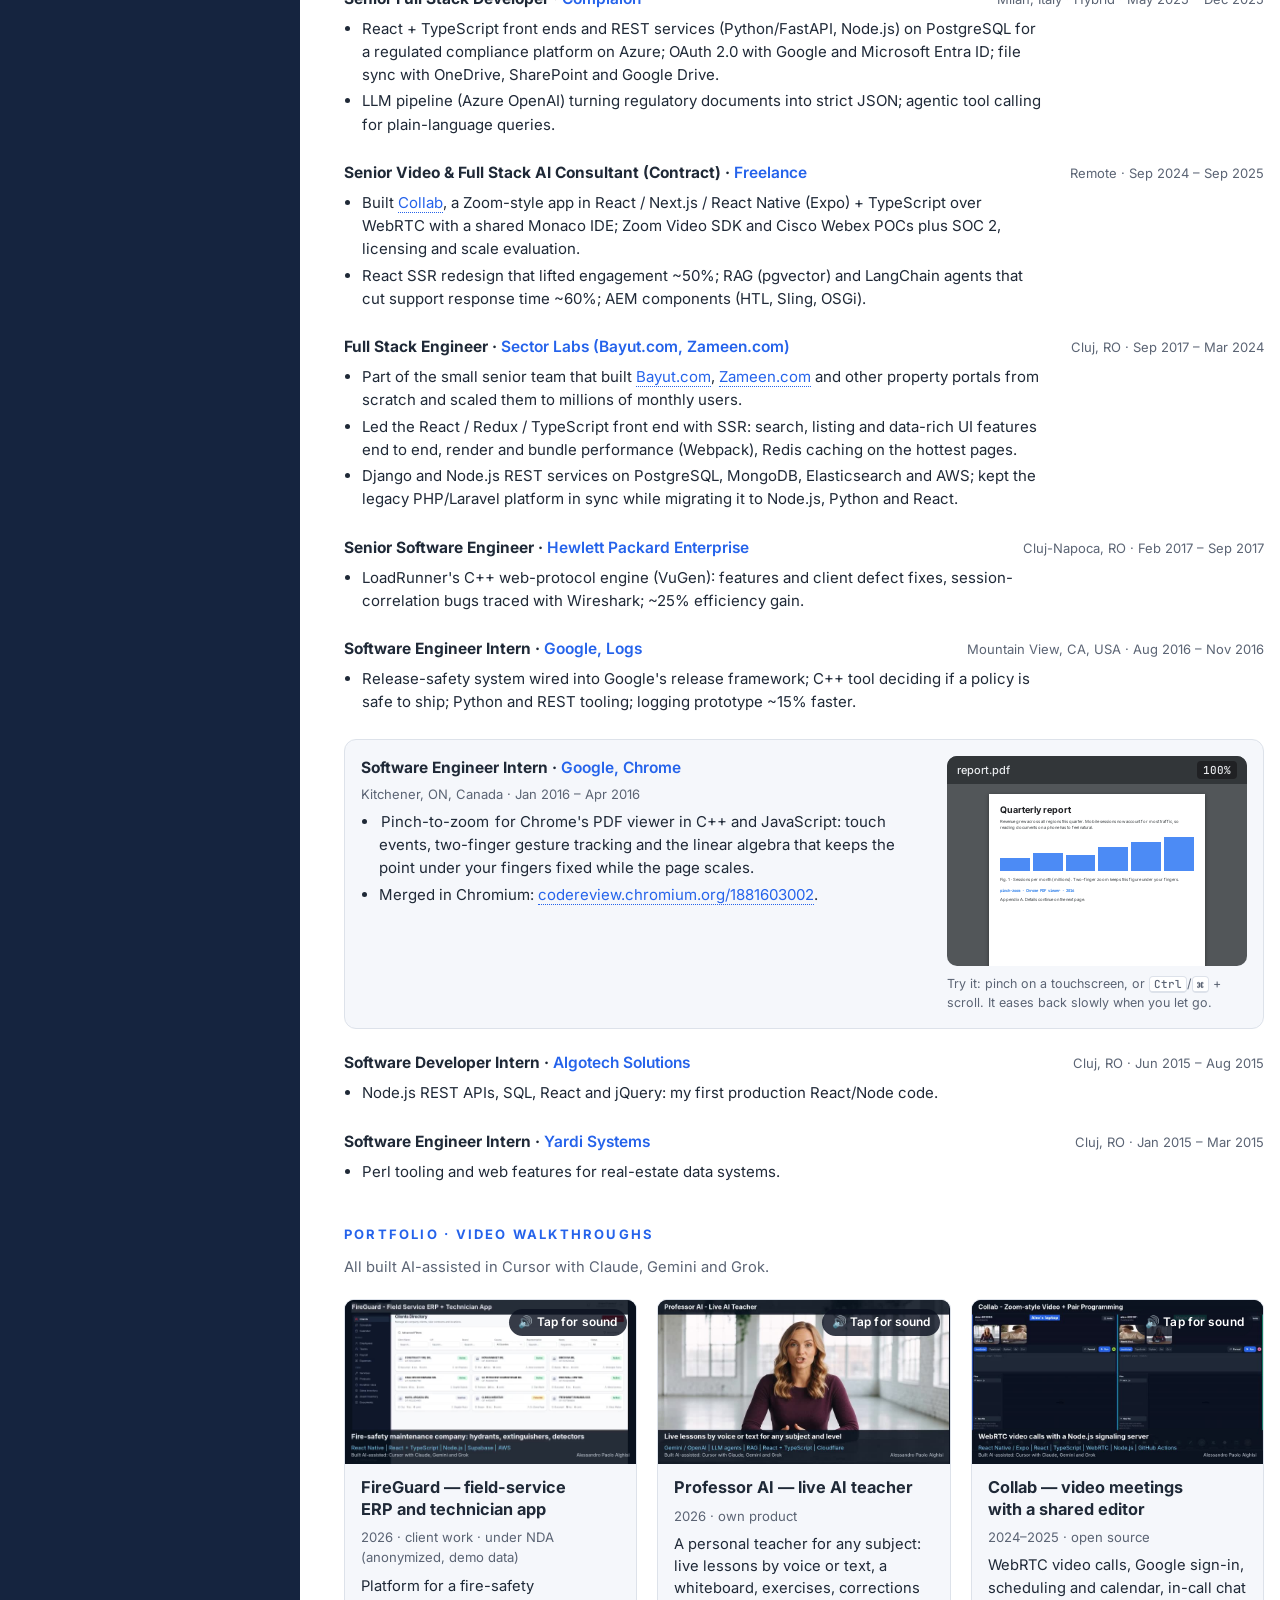
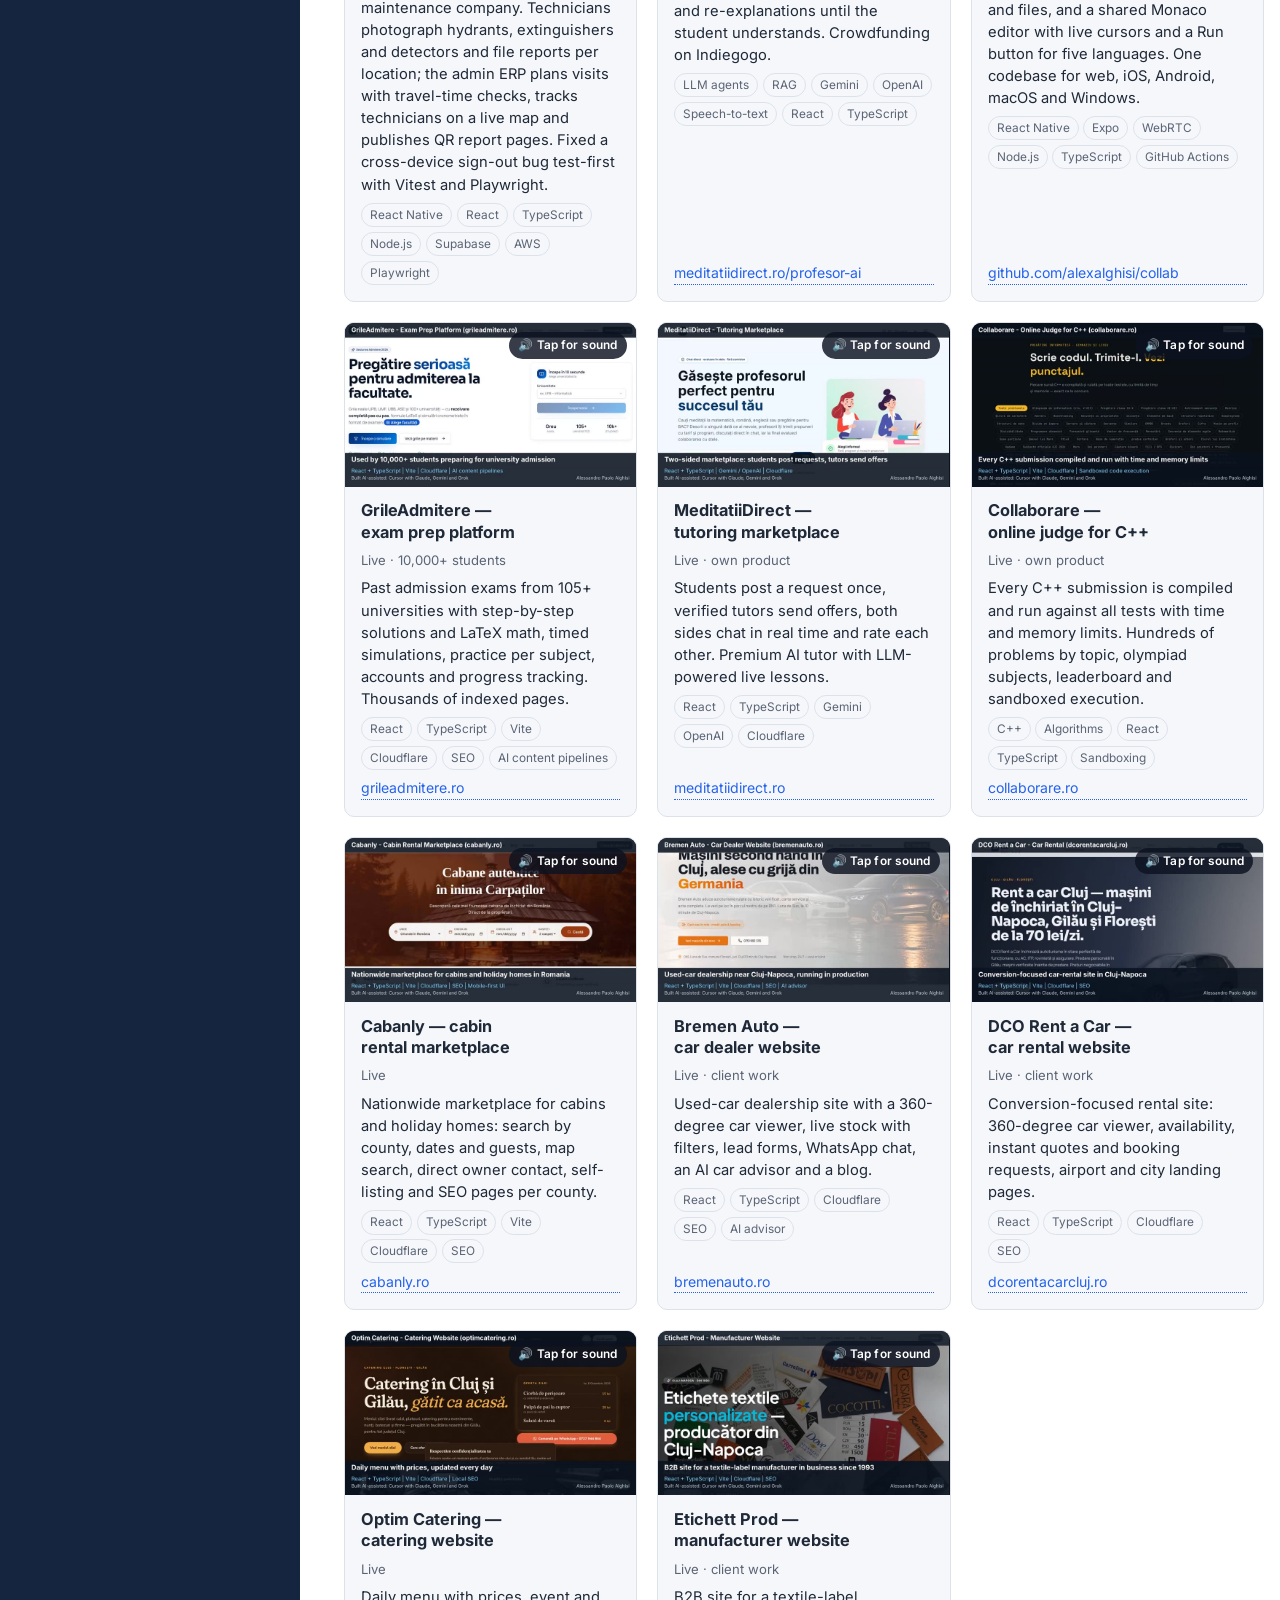
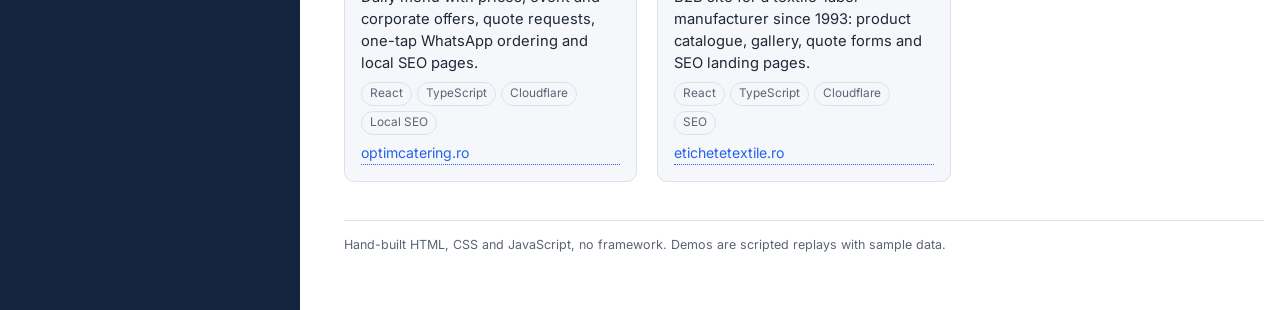
==== commit 41fd4237: "Add files via upload" ====
--- a/cv/index.html
+++ b/cv/index.html
@@ -370,9 +370,10 @@
     <p class="pf-note">All built AI-assisted in Cursor with Claude, Gemini and Grok.</p>
     <div class="pf-grid">
           <article class="pf-card">
+            <div class="pf-vid"><video muted loop playsinline preload="none" poster="../projects/fireguard.jpg" data-src="../projects/fireguard.mp4" aria-label="FireGuard field-service ERP, video walkthrough with demo data"></video></div>
             <div class="pf-body">
               <h3>FireGuard — field-service ERP and technician app</h3>
-              <p class="pf-meta">2026 · client work · under NDA (anonymized)</p>
+              <p class="pf-meta">2026 · client work · under NDA (anonymized, demo data)</p>
               <p class="pf-desc">Platform for a fire-safety maintenance company. Technicians photograph hydrants, extinguishers and detectors and file reports per location; the admin ERP plans visits with travel-time checks, tracks technicians on a live map and publishes QR report pages. Fixed a cross-device sign-out bug test-first with Vitest and Playwright.</p>
               <ul class="pf-tags"><li>React Native</li><li>React</li><li>TypeScript</li><li>Node.js</li><li>Supabase</li><li>AWS</li><li>Playwright</li></ul>
               
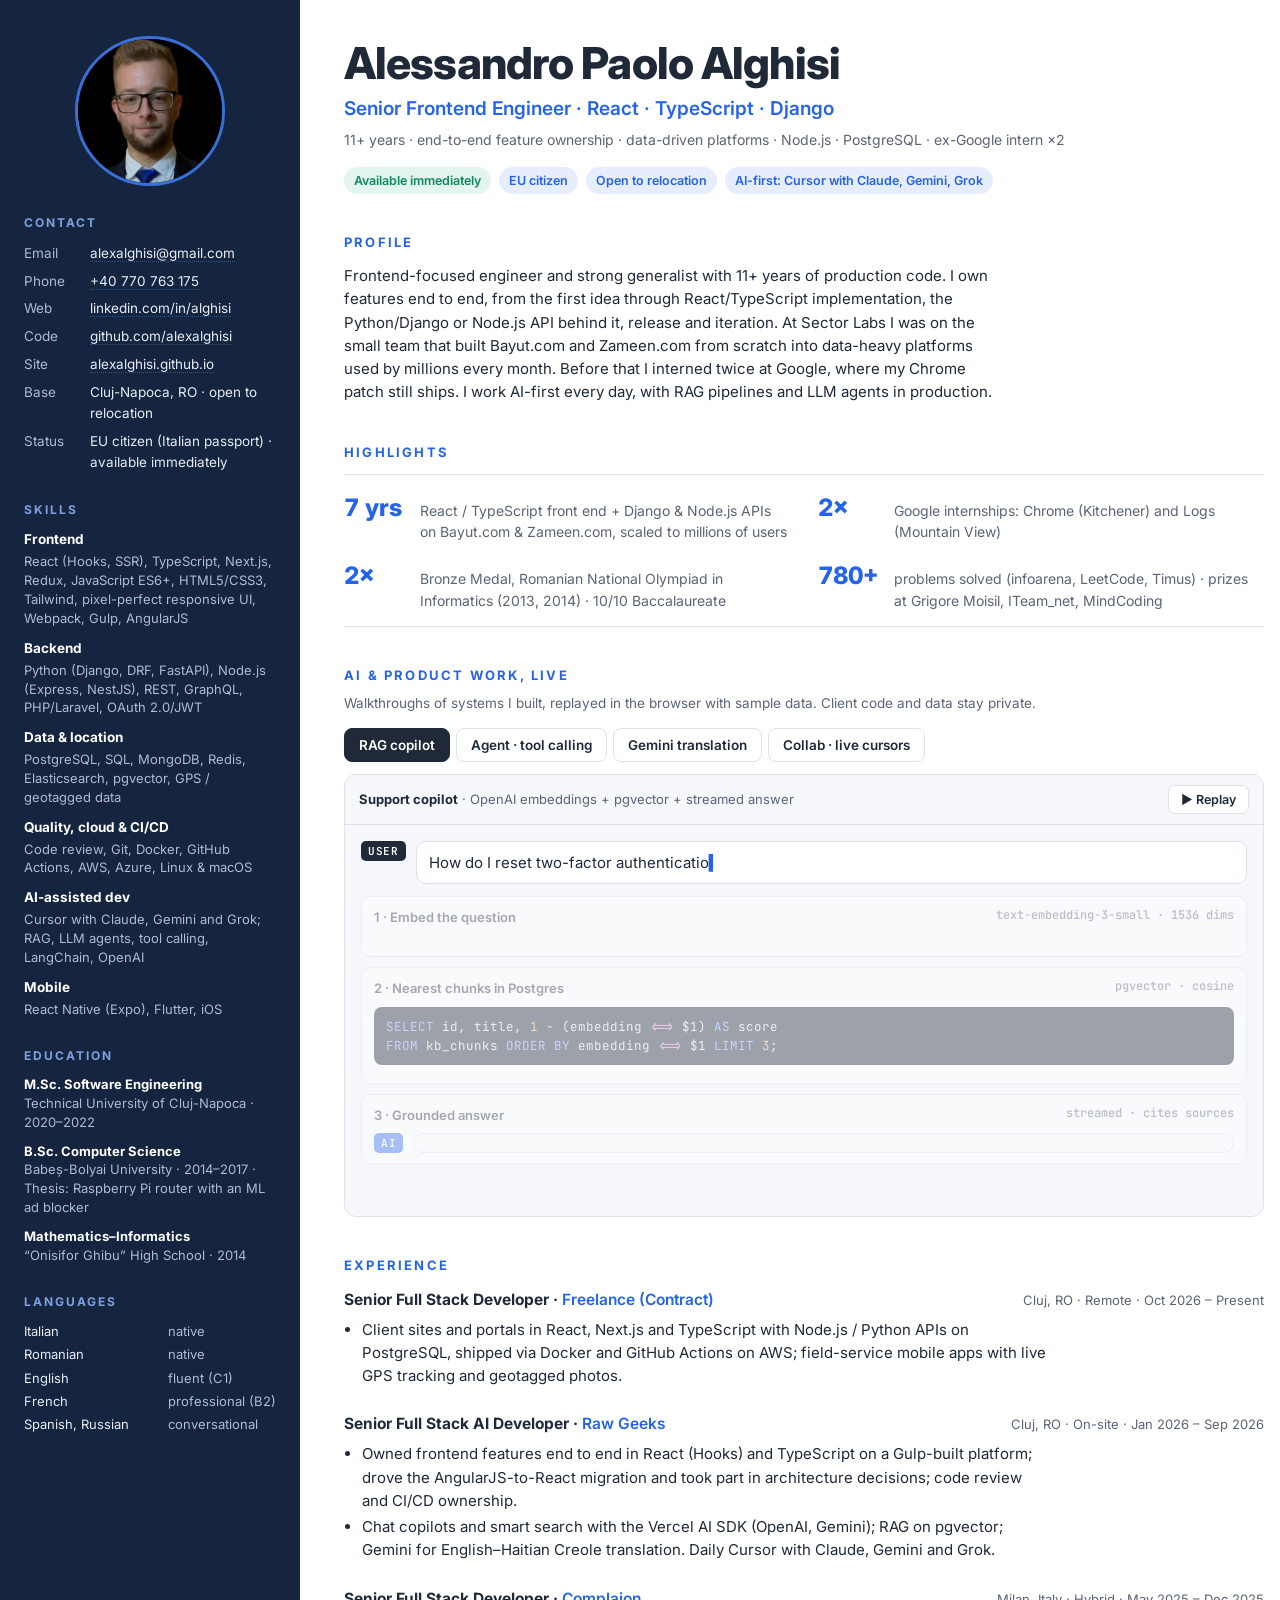
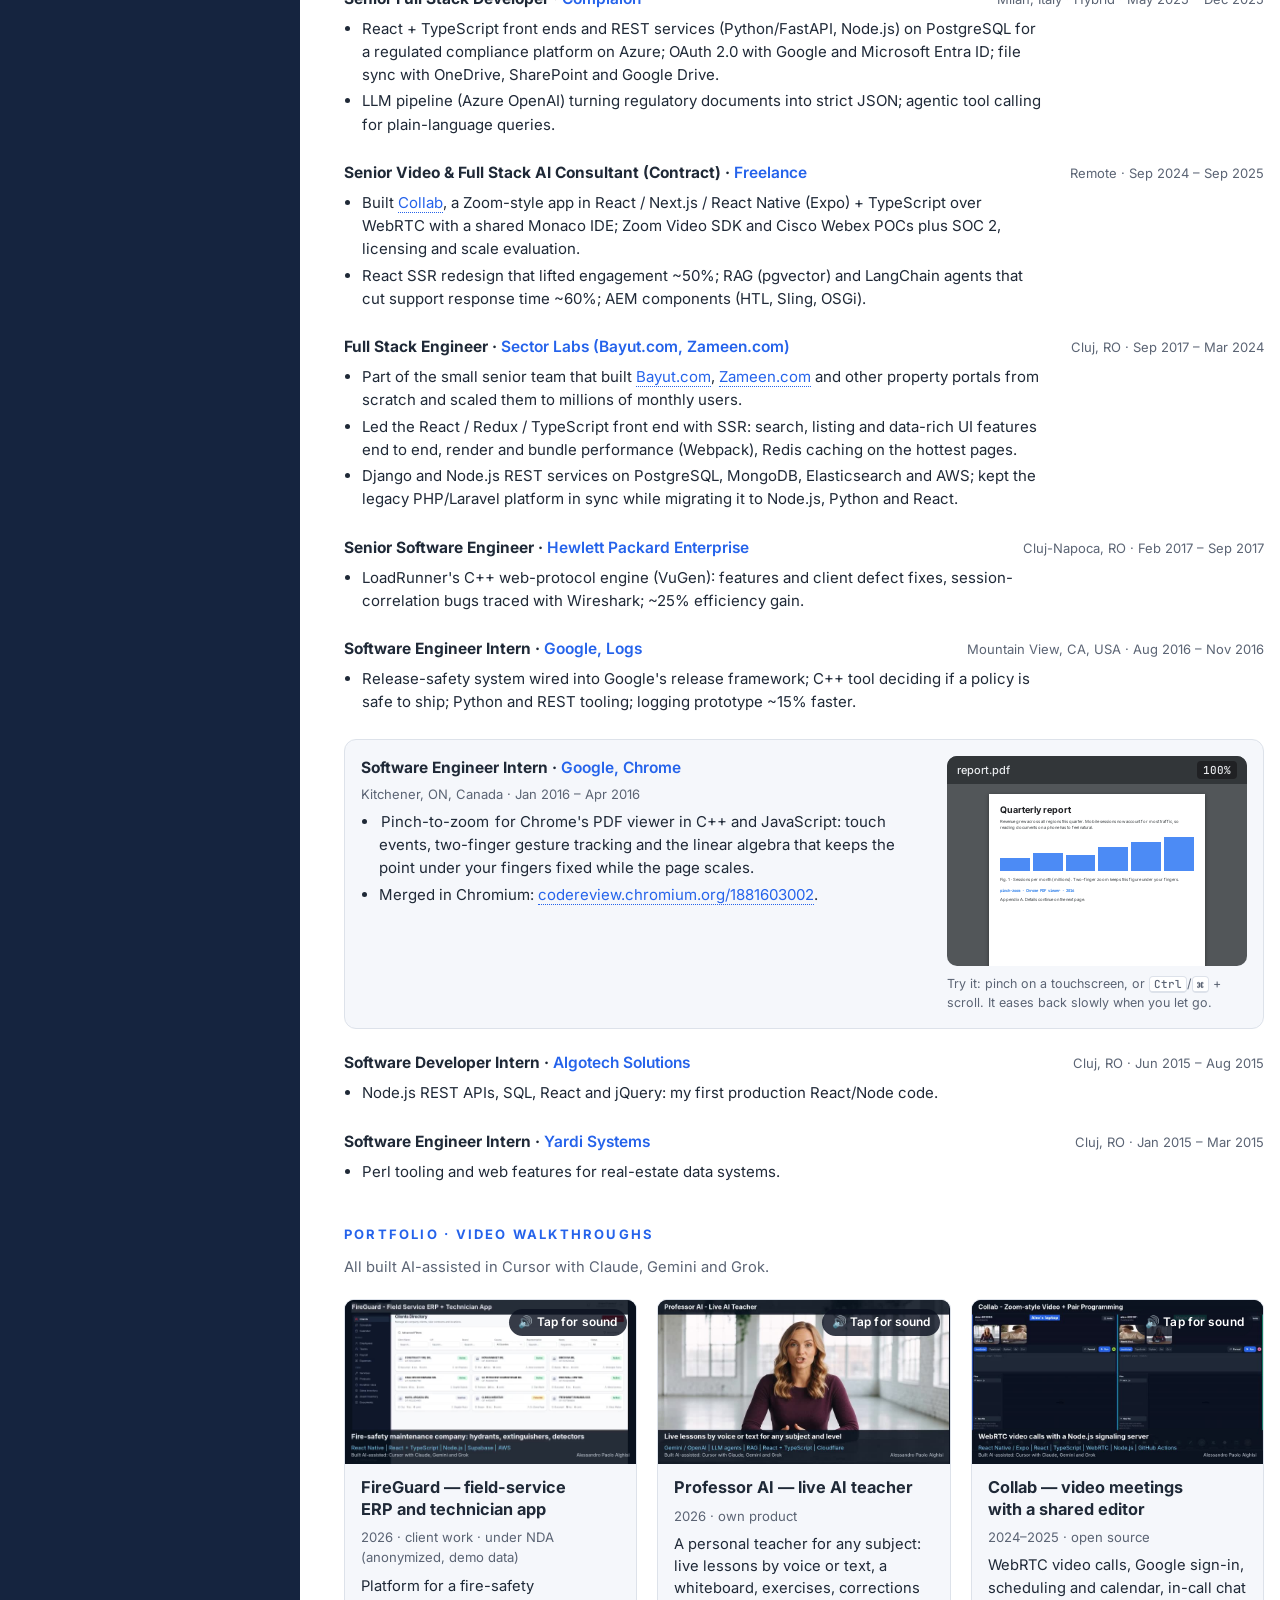
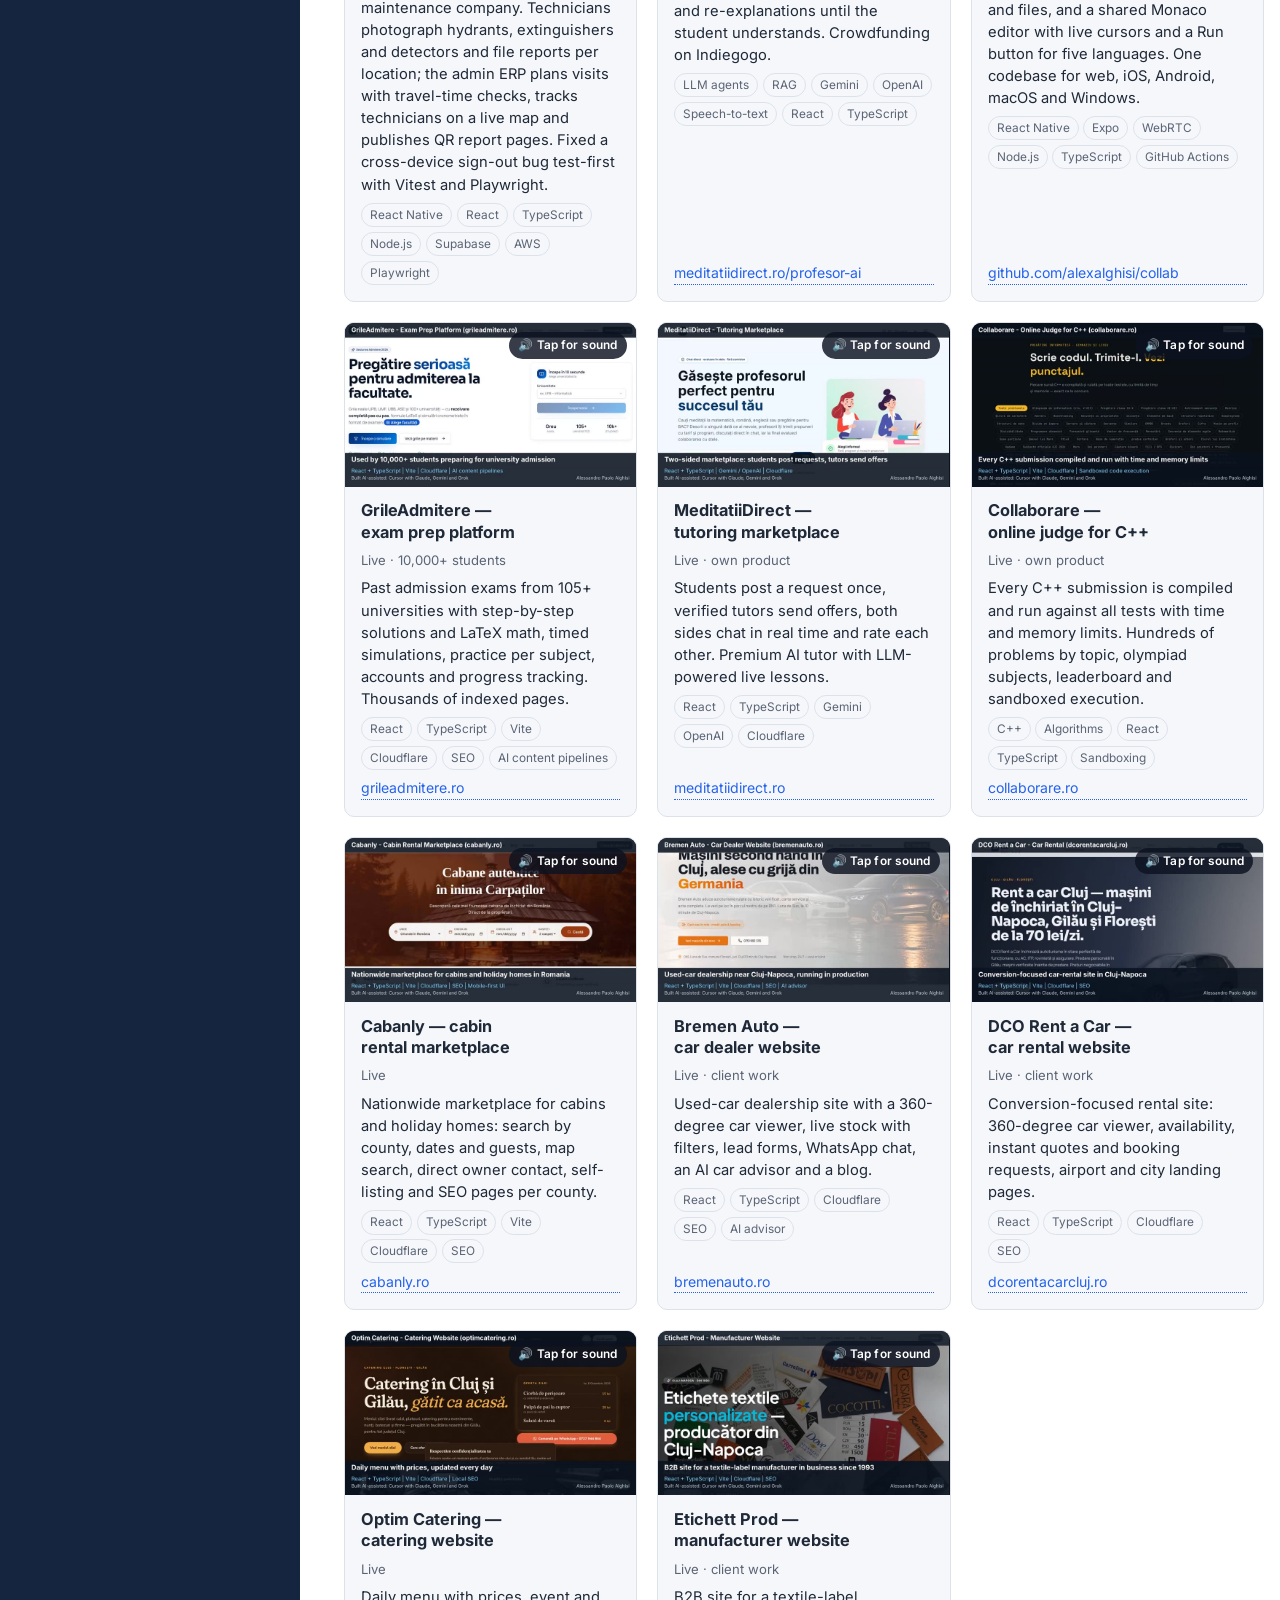
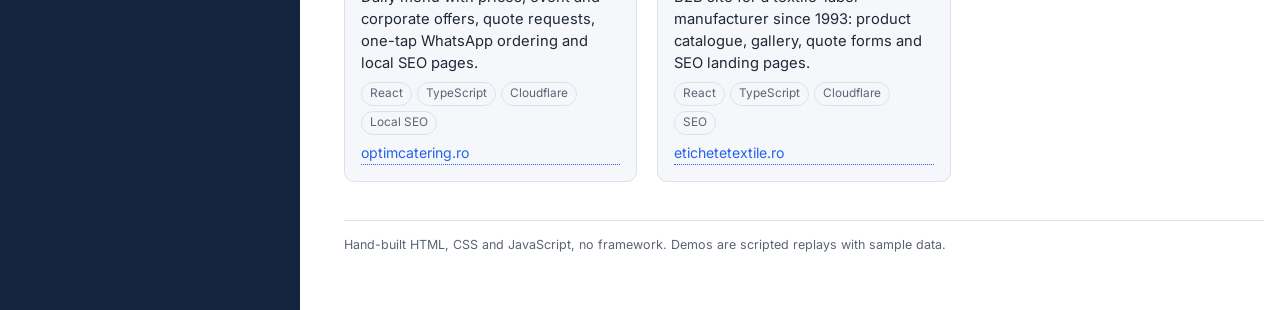
==== commit 87b93cbe: "CV: 11+ years of experience" ====
--- a/cv/index.html
+++ b/cv/index.html
@@ -250,13 +250,13 @@
     <img class="m-photo" alt="" src="[data-uri]">
     <h1>Alessandro Paolo Alghisi</h1>
     <div class="role">Senior Frontend Engineer · React · TypeScript · Django</div>
-    <div class="sub">10+ years · end-to-end feature ownership · data-driven platforms · Node.js · PostgreSQL · ex-Google intern ×2</div>
+    <div class="sub">11+ years · end-to-end feature ownership · data-driven platforms · Node.js · PostgreSQL · ex-Google intern ×2</div>
     <div class="chips"><span class="chip ok">Available immediately</span><span class="chip">EU citizen</span><span class="chip">Open to relocation</span><span class="chip">AI-first: Cursor with Claude, Gemini, Grok</span></div>
   </header>
 
   <section>
     <h2>Profile</h2>
-    <p class="profile">Frontend-focused engineer and strong generalist with 10+ years of production code. I own features end to end, from the first idea through React/TypeScript implementation, the Python/Django or Node.js API behind it, release and iteration. At Sector Labs I was on the small team that built Bayut.com and Zameen.com from scratch into data-heavy platforms used by millions every month. Before that I interned twice at Google, where my Chrome patch still ships. I work AI-first every day, with RAG pipelines and LLM agents in production.</p>
+    <p class="profile">Frontend-focused engineer and strong generalist with 11+ years of production code. I own features end to end, from the first idea through React/TypeScript implementation, the Python/Django or Node.js API behind it, release and iteration. At Sector Labs I was on the small team that built Bayut.com and Zameen.com from scratch into data-heavy platforms used by millions every month. Before that I interned twice at Google, where my Chrome patch still ships. I work AI-first every day, with RAG pipelines and LLM agents in production.</p>
   </section>
 
   <section>
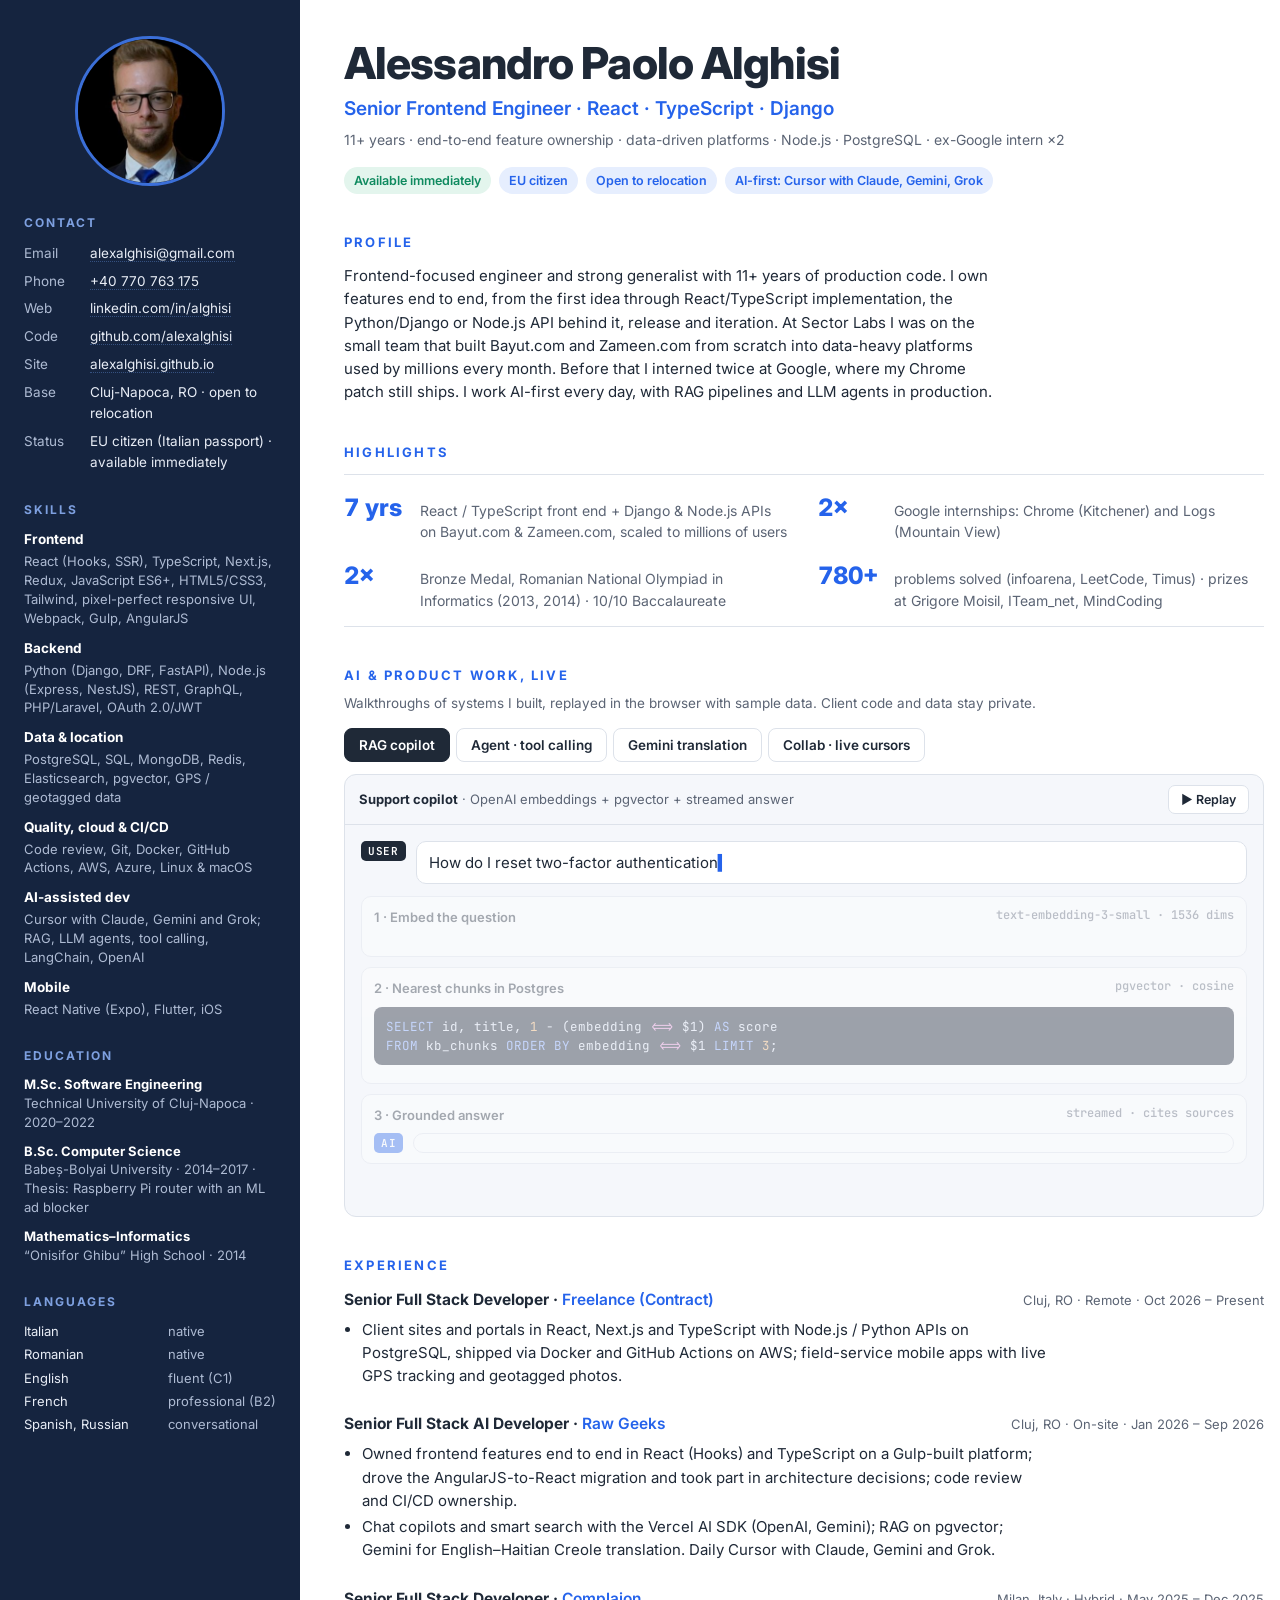
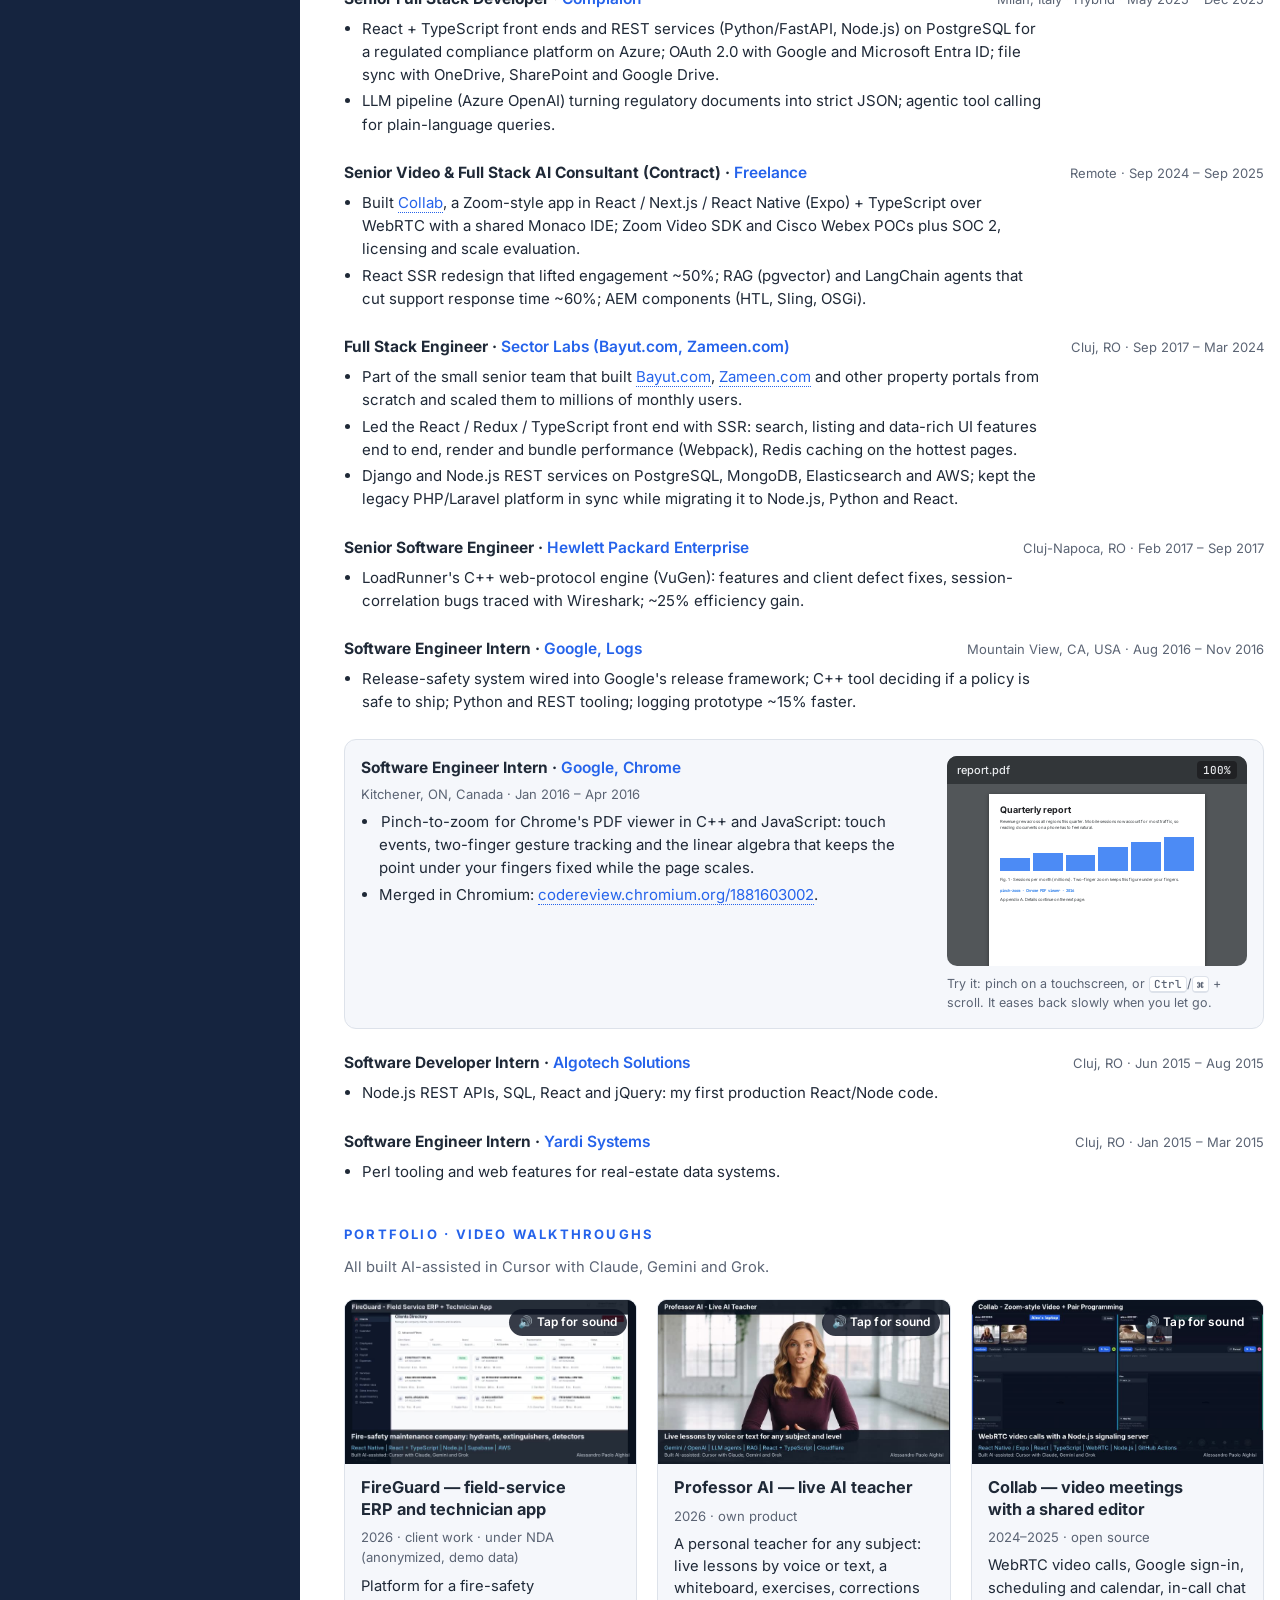
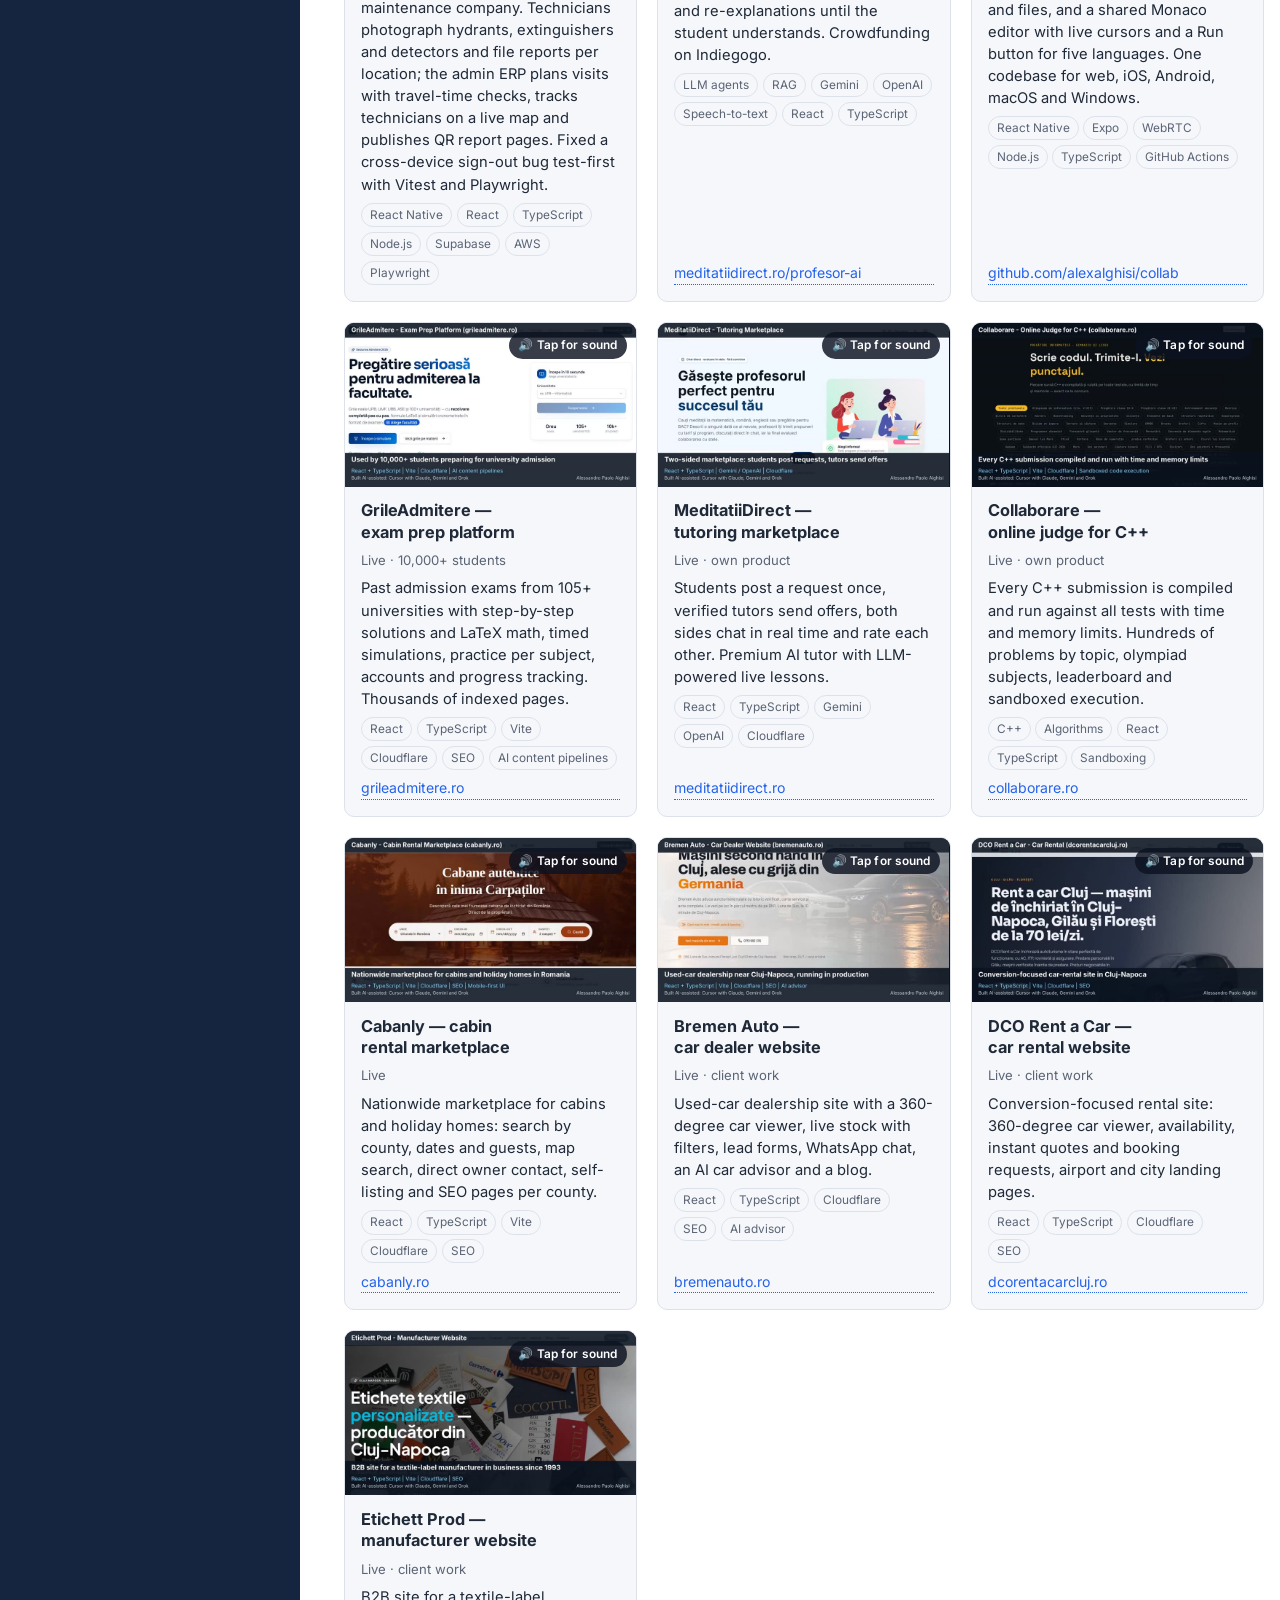
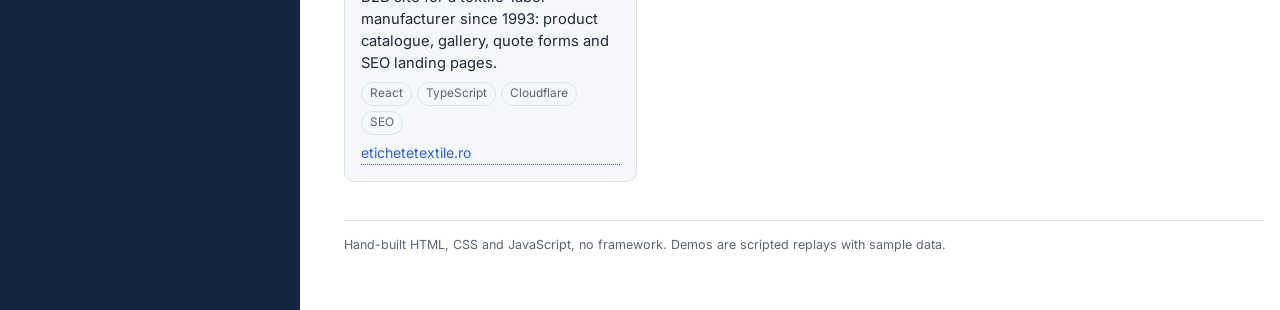
==== commit 6ec53cee: "Remove Optim Catering project from portfolio Removed Optim Catering project details and video from t" ====
--- a/cv/index.html
+++ b/cv/index.html
@@ -457,16 +457,6 @@
               <p class="pf-desc">Conversion-focused rental site: 360-degree car viewer, availability, instant quotes and booking requests, airport and city landing pages.</p>
               <ul class="pf-tags"><li>React</li><li>TypeScript</li><li>Cloudflare</li><li>SEO</li></ul>
               <a class="pf-link" href="https://dcorentacarcluj.ro">dcorentacarcluj.ro</a>
-            </div>
-          </article>
-          <article class="pf-card">
-            <div class="pf-vid"><video muted loop playsinline preload="none" poster="../projects/optim.jpg" data-src="../projects/optim.mp4" aria-label="Optim Catering — catering website, video walkthrough"></video></div>
-            <div class="pf-body">
-              <h3>Optim Catering — catering website</h3>
-              <p class="pf-meta">Live</p>
-              <p class="pf-desc">Daily menu with prices, event and corporate offers, quote requests, one-tap WhatsApp ordering and local SEO pages.</p>
-              <ul class="pf-tags"><li>React</li><li>TypeScript</li><li>Cloudflare</li><li>Local SEO</li></ul>
-              <a class="pf-link" href="https://optimcatering.ro">optimcatering.ro</a>
             </div>
           </article>
           <article class="pf-card">
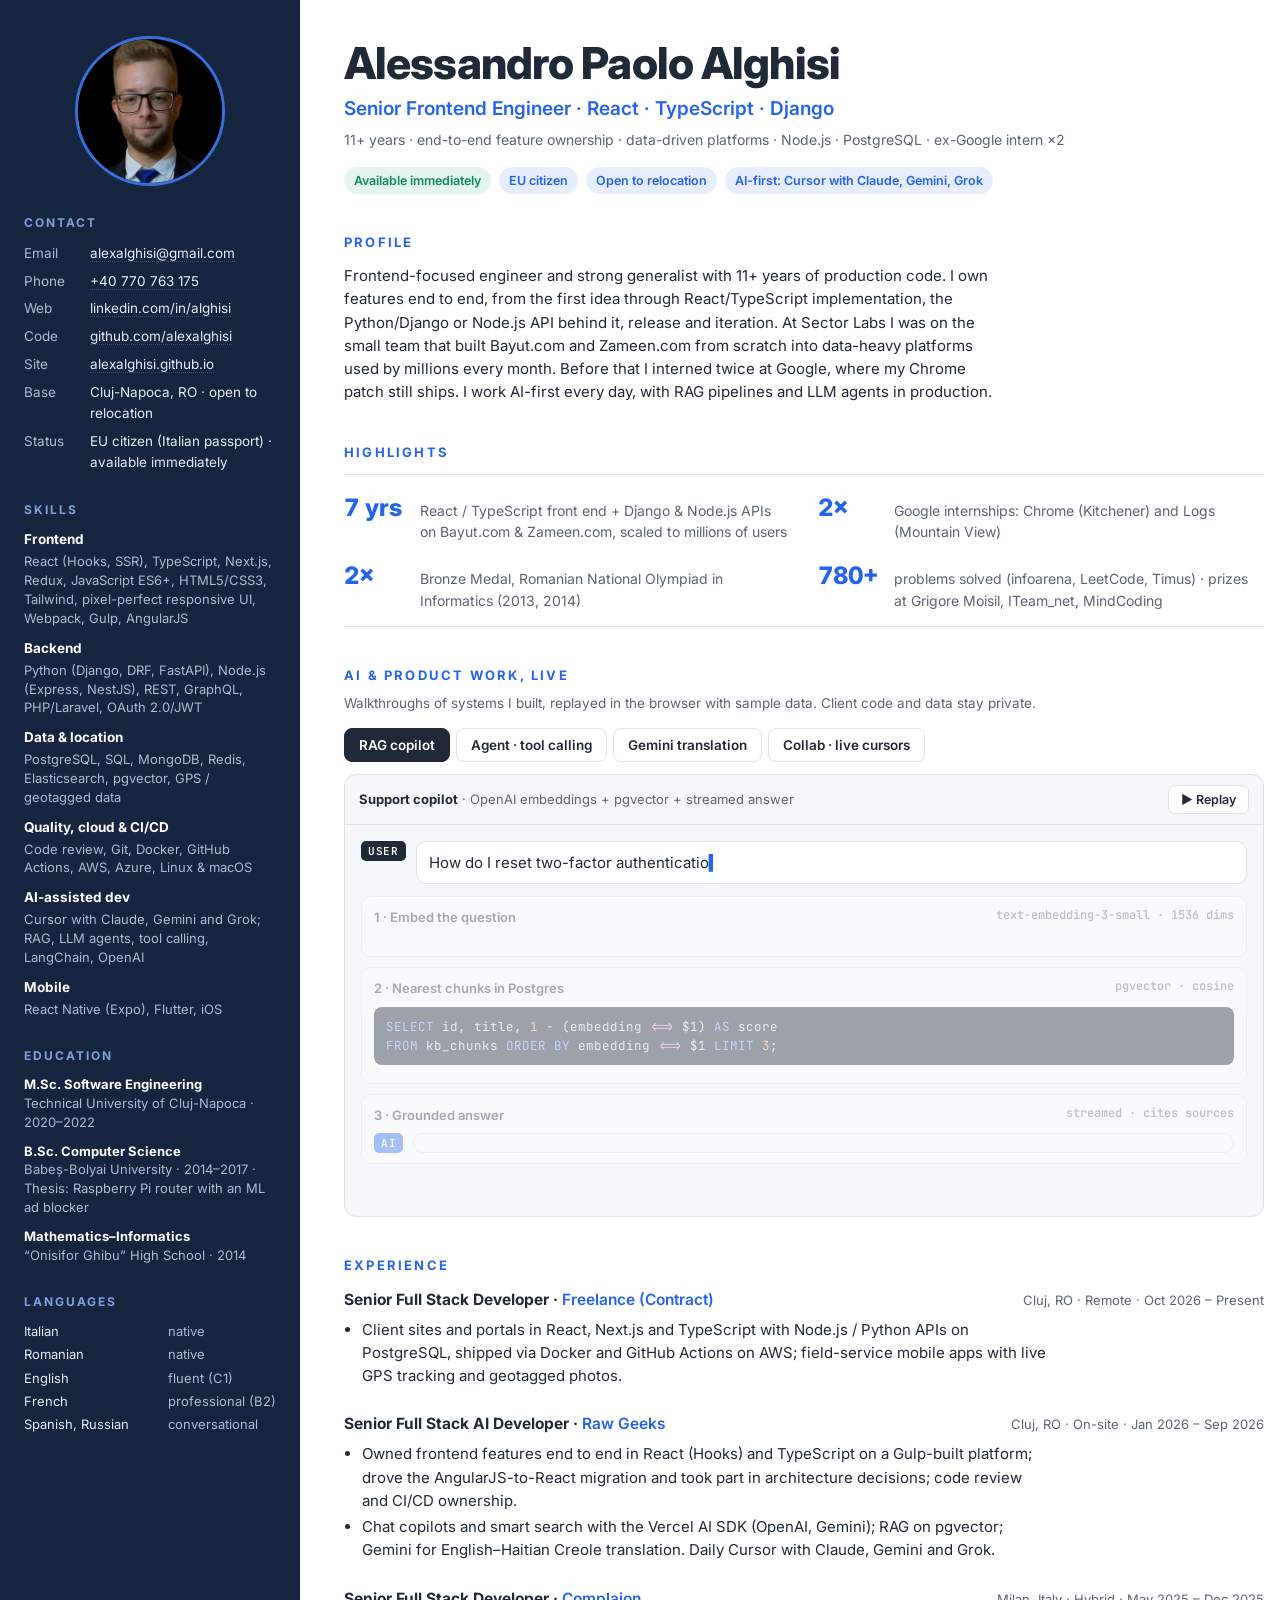
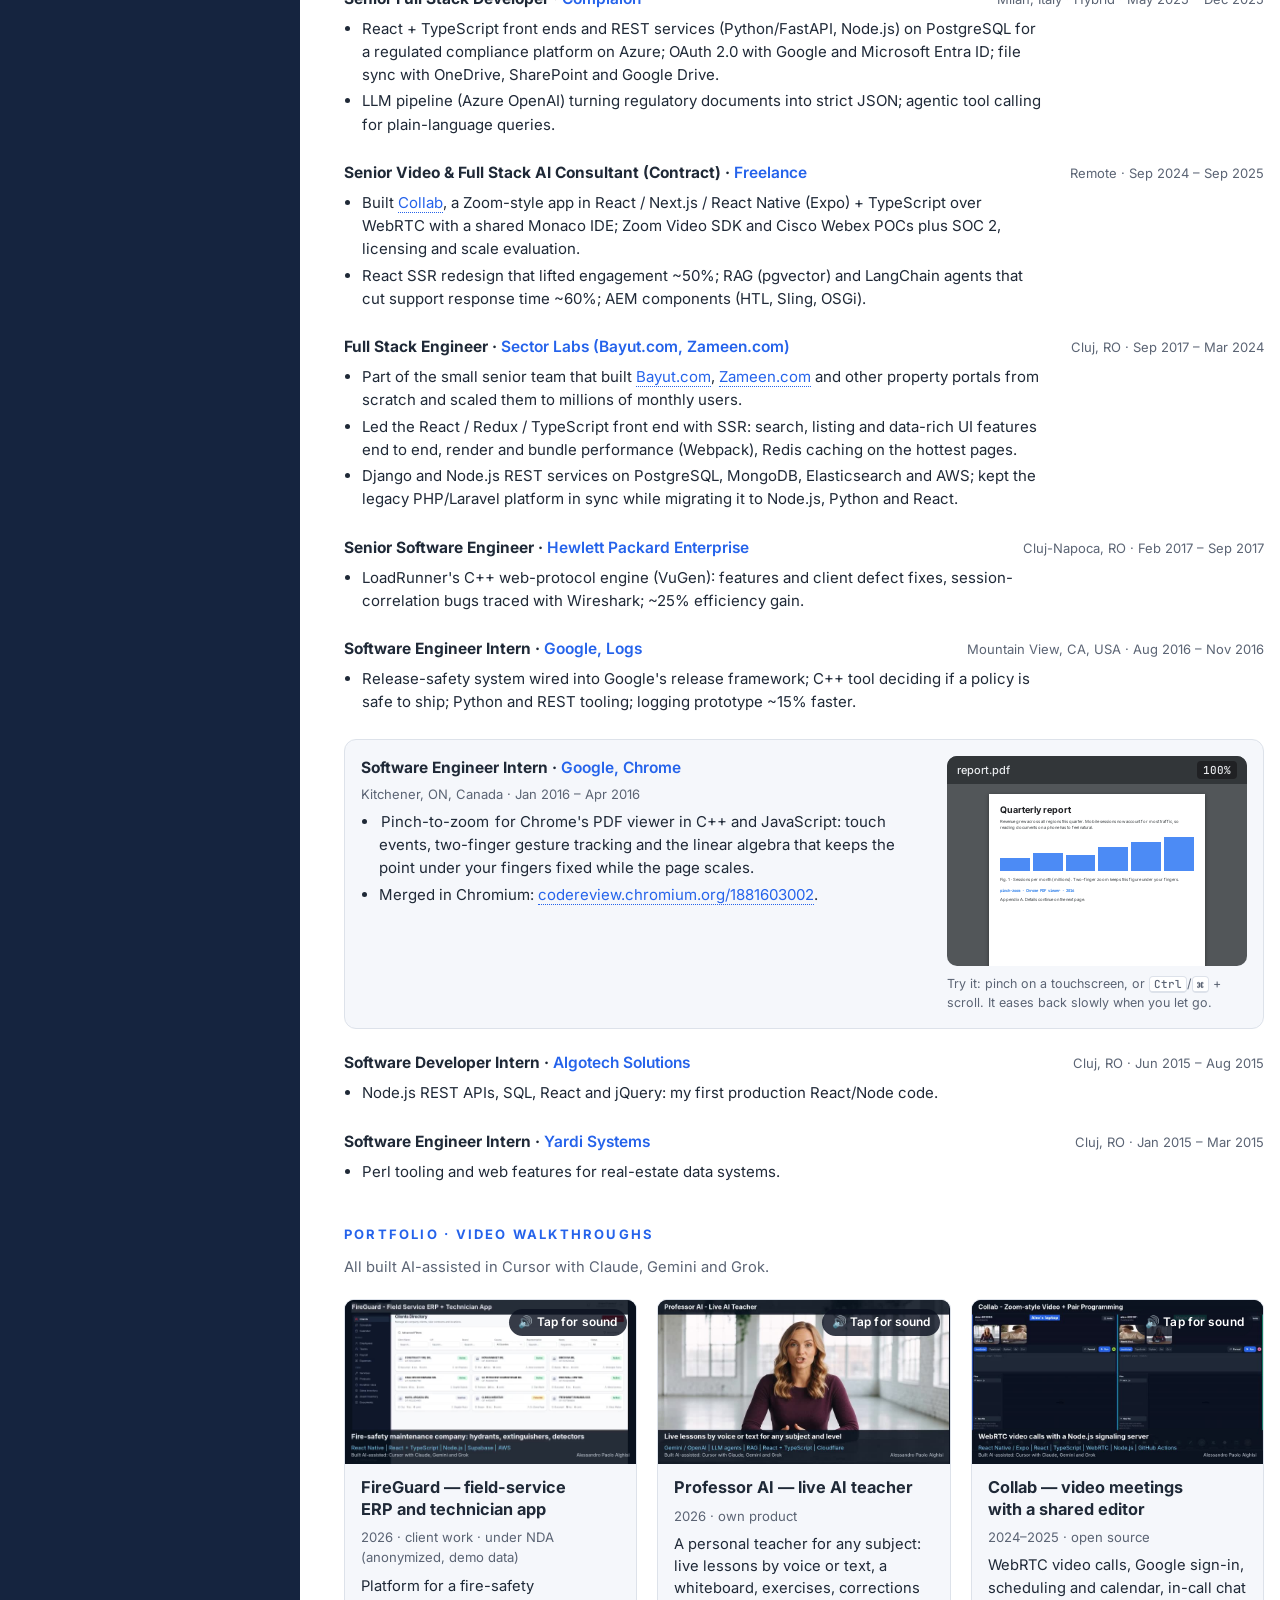
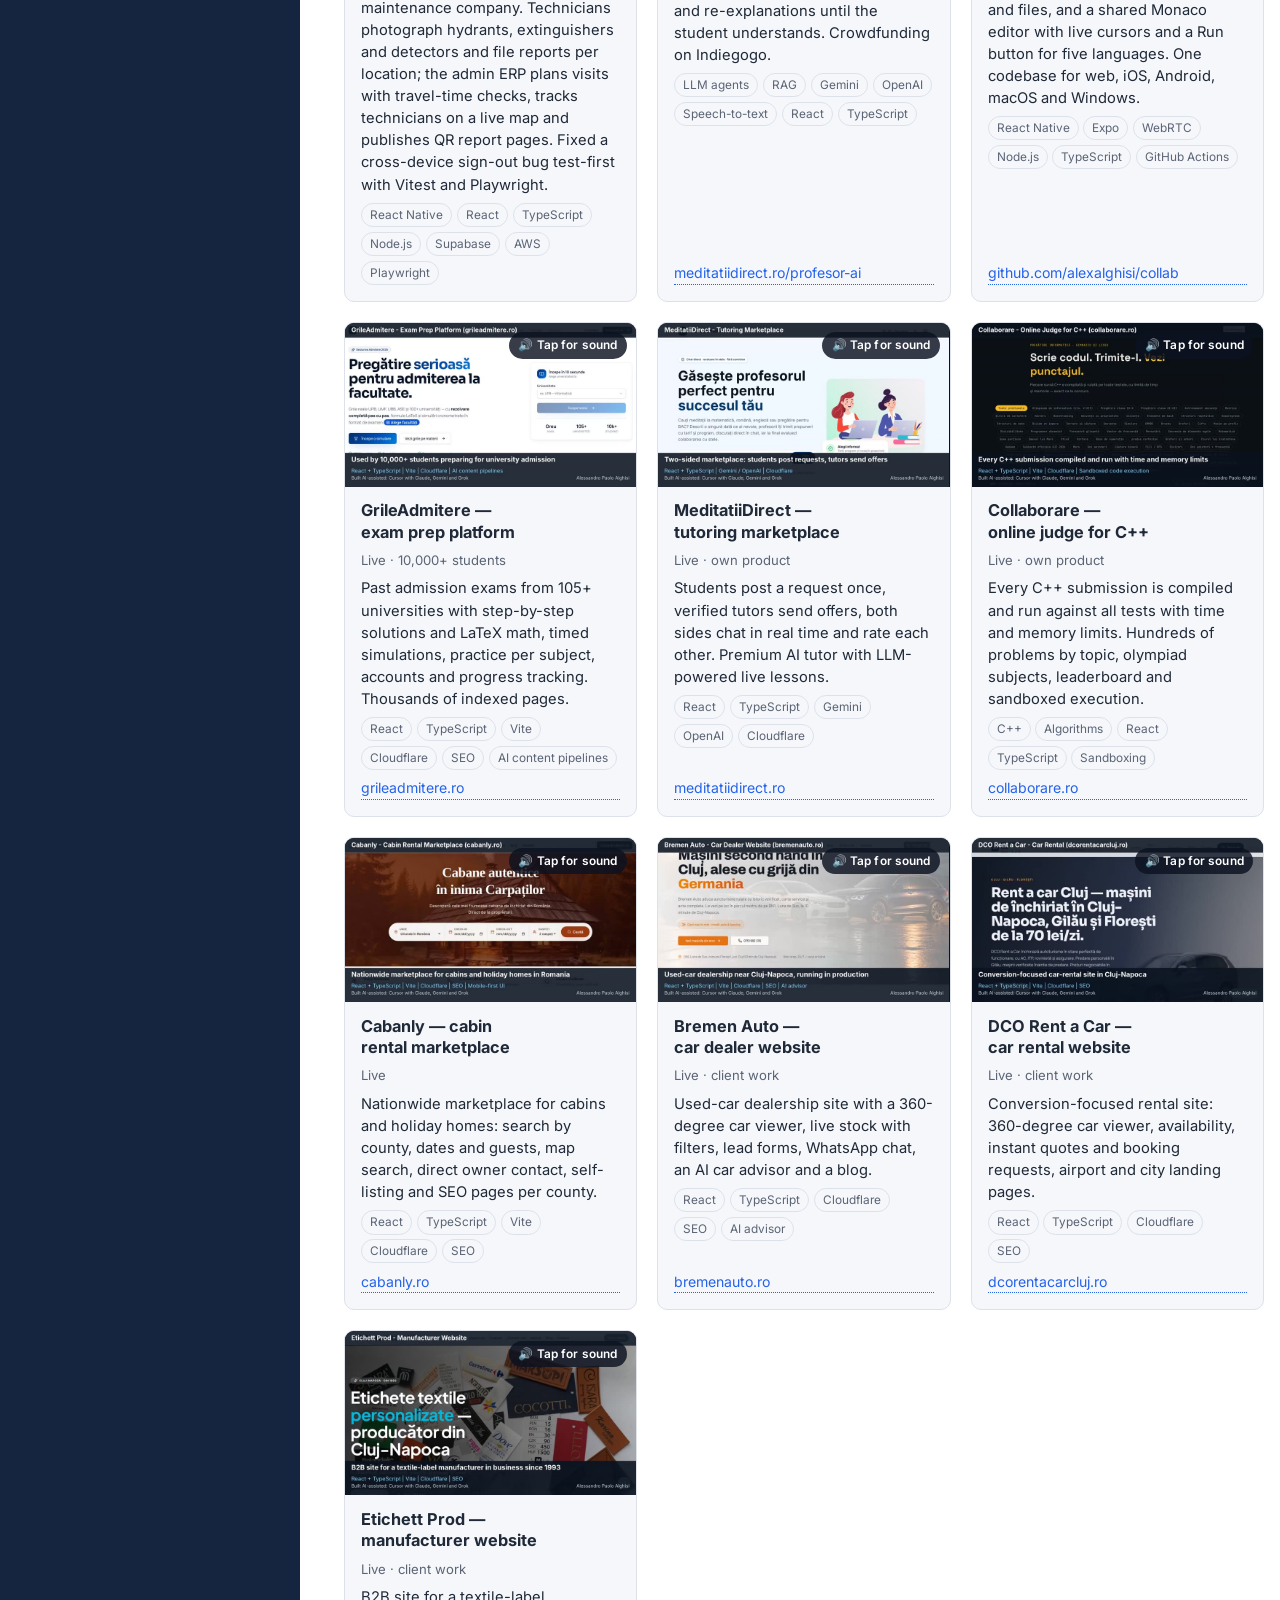
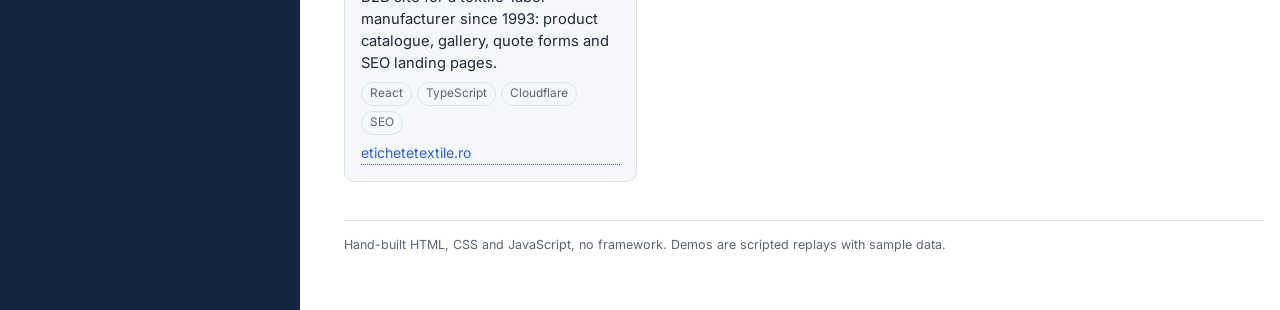
==== commit 45373ec1: "Site: remove Baccalaureate grade mentions" ====
--- a/cv/index.html
+++ b/cv/index.html
@@ -264,7 +264,7 @@
     <div class="hl">
       <div><strong>7 yrs</strong><span>React / TypeScript front end + Django &amp; Node.js APIs on Bayut.com &amp; Zameen.com, scaled to millions of users</span></div>
       <div><strong>2×</strong><span>Google internships: Chrome (Kitchener) and Logs (Mountain View)</span></div>
-      <div><strong>2×</strong><span>Bronze Medal, Romanian National Olympiad in Informatics (2013, 2014) · 10/10 Baccalaureate</span></div>
+      <div><strong>2×</strong><span>Bronze Medal, Romanian National Olympiad in Informatics (2013, 2014)</span></div>
       <div><strong>780+</strong><span>problems solved (infoarena, LeetCode, Timus) · prizes at Grigore Moisil, ITeam_net, MindCoding</span></div>
     </div>
   </section>
